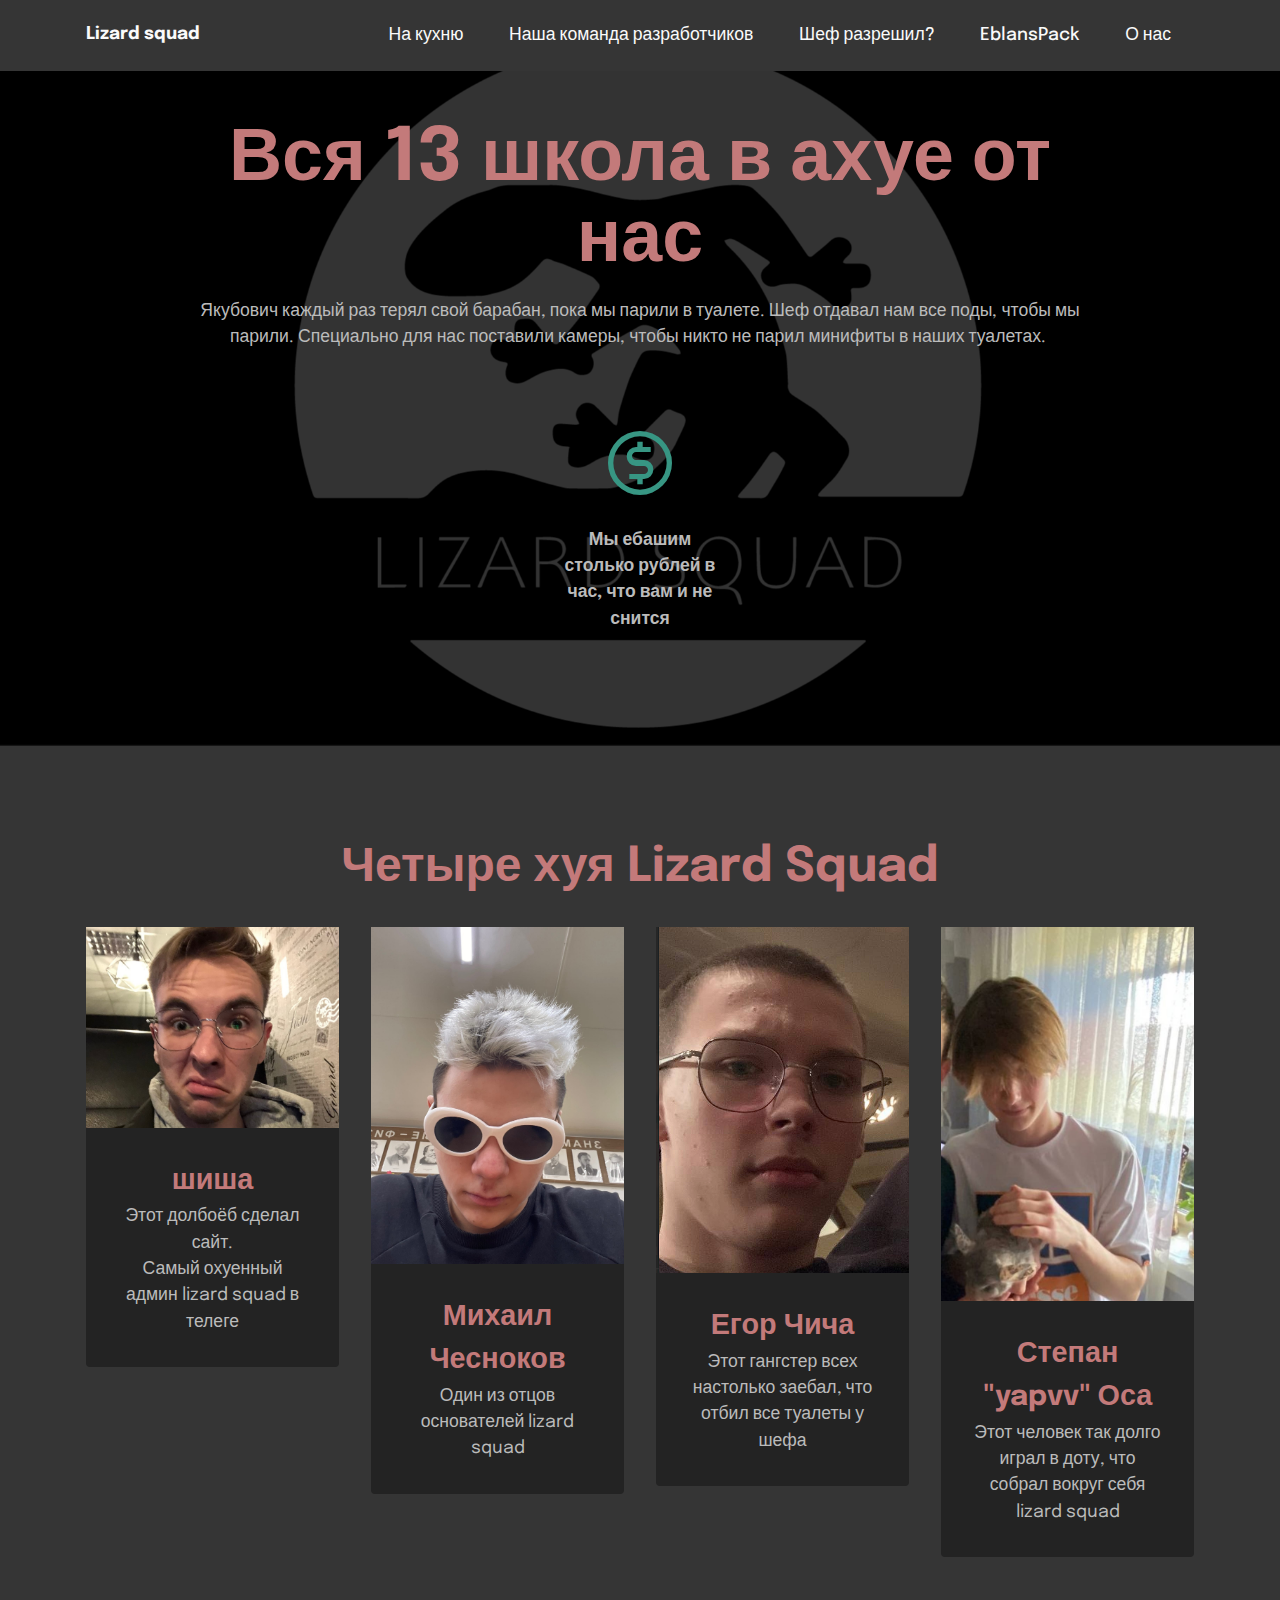
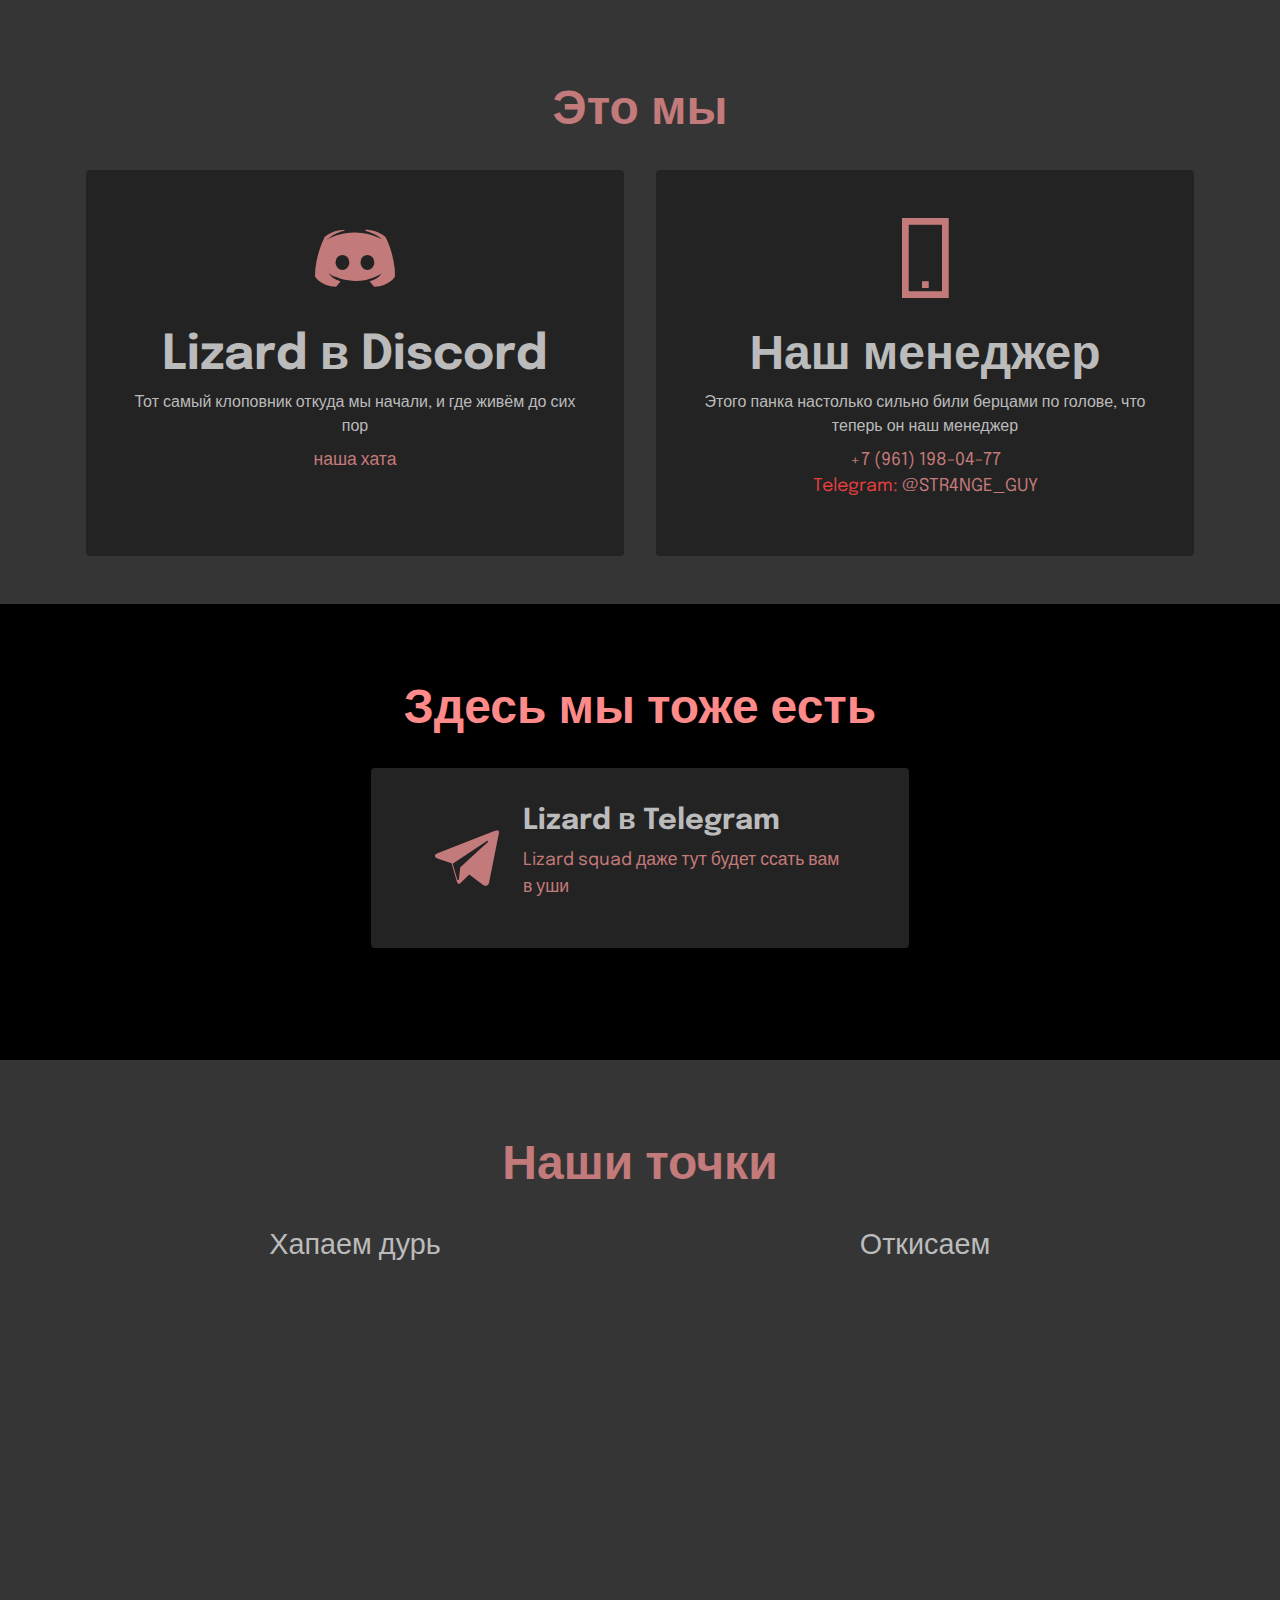
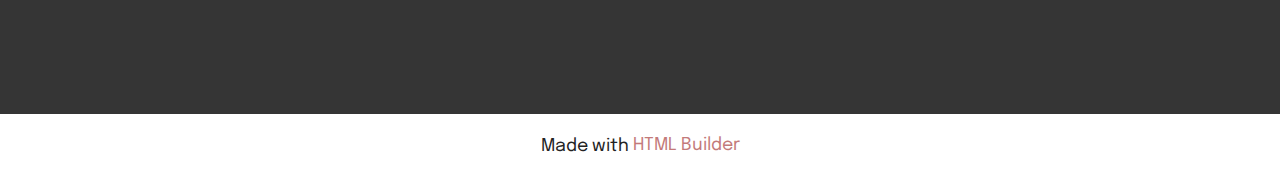
==== index.html @ 88d54cbe "update neural network" ====
<!DOCTYPE html>
<html  >
<head>
  <!-- Site made with Mobirise Website Builder v5.6.13, https://mobirise.com -->
  <meta charset="UTF-8">
  <meta http-equiv="X-UA-Compatible" content="IE=edge">
  <meta name="generator" content="Mobirise v5.6.13, mobirise.com">
  <meta name="twitter:card" content="summary_large_image"/>
  <meta name="twitter:image:src" content="">
  <meta property="og:image" content="">
  <meta name="twitter:title" content="Кухня">
  <meta name="viewport" content="width=device-width, initial-scale=1, minimum-scale=1">
  <link rel="shortcut icon" href="assets/images/lzrdpng-1.png" type="image/x-icon">
  <meta name="description" content="">
  
  
  <title>Кухня</title>
  <link rel="stylesheet" href="assets/web/assets/mobirise-icons2/mobirise2.css">
  <link rel="stylesheet" href="assets/bootstrap/css/bootstrap.min.css">
  <link rel="stylesheet" href="assets/bootstrap/css/bootstrap-grid.min.css">
  <link rel="stylesheet" href="assets/bootstrap/css/bootstrap-reboot.min.css">
  <link rel="stylesheet" href="assets/dropdown/css/style.css">
  <link rel="stylesheet" href="assets/socicon/css/styles.css">
  <link rel="stylesheet" href="assets/theme/css/style.css">
  <link rel="preload" href="https://fonts.googleapis.com/css?family=Epilogue:100,200,300,400,500,600,700,800,900,100i,200i,300i,400i,500i,600i,700i,800i,900i&display=swap" as="style" onload="this.onload=null;this.rel='stylesheet'">
  <noscript><link rel="stylesheet" href="https://fonts.googleapis.com/css?family=Epilogue:100,200,300,400,500,600,700,800,900,100i,200i,300i,400i,500i,600i,700i,800i,900i&display=swap"></noscript>
  <link rel="preload" as="style" href="assets/mobirise/css/mbr-additional.css"><link rel="stylesheet" href="assets/mobirise/css/mbr-additional.css" type="text/css">
  
  
  
  
</head>
<body>
  
  <section data-bs-version="5.1" class="menu menu1 cid-sFGzlAXw3z" once="menu" id="menu1-2">
    

    <nav class="navbar navbar-dropdown navbar-fixed-top navbar-expand-lg">
        <div class="container">
            <div class="navbar-brand">
                
                <span class="navbar-caption-wrap"><a class="navbar-caption text-white text-primary display-7" href="index.html#top">Lizard squad</a></span>
            </div>
            <button class="navbar-toggler" type="button" data-toggle="collapse" data-bs-toggle="collapse" data-target="#navbarSupportedContent" data-bs-target="#navbarSupportedContent" aria-controls="navbarNavAltMarkup" aria-expanded="false" aria-label="Toggle navigation">
                <div class="hamburger">
                    <span></span>
                    <span></span>
                    <span></span>
                    <span></span>
                </div>
            </button>
            <div class="collapse navbar-collapse" id="navbarSupportedContent">
                <ul class="navbar-nav nav-dropdown nav-right" data-app-modern-menu="true"><li class="nav-item"><a class="nav-link link text-white text-primary display-7" href="index.html">На кухню</a></li><li class="nav-item"><a class="nav-link link text-white text-primary show display-7" href="gamedev.html" aria-expanded="false">Наша команда разработчиков</a></li><li class="nav-item"><a class="nav-link link text-white text-primary display-7" href="vsempoxuy.html">Шеф разрешил?</a></li><li class="nav-item"><a class="nav-link link text-white text-primary display-7" href="eblanspack.html">EblansPack</a></li><li class="nav-item"><a class="nav-link link text-white text-primary display-7" href="welizard.html">О нас</a></li></ul>
                
                
            </div>
        </div>
    </nav>
</section>

<section data-bs-version="5.1" class="header19 cid-sFGzrhlvIh" id="header19-3">

    

    <div class="mbr-overlay" style="opacity: 0.8; background-color: rgb(0, 0, 0);">
    </div>

    <div class="container">
        <div class="media-container">
            <div class="col-md-12 col-lg-10 m-auto align-center">
                <h1 class="mbr-section-title mbr-white mbr-fonts-style mb-3 display-1"><strong>Вся 13 школа в ахуе от нас</strong></h1>
                <p class="mbr-text mbr-white mbr-fonts-style display-7">
                    Якубович каждый раз терял свой барабан, пока мы парили в туалете. Шеф отдавал нам все поды, чтобы мы парили. Специально для нас поставили камеры, чтобы никто не парил минифиты в наших туалетах.&nbsp;</p>
                

                <div class="row pt-5 justify-content-center">
                    <div class="col-12 col-md-6 col-lg-3">
                        <div class="card-wrapper">
                            <div class="card-box align-center">
                                <span class="mbr-iconfont mobi-mbri-cash mobi-mbri" style="color: rgb(55, 150, 131); fill: rgb(55, 150, 131);"></span>
                                <h4 class="card-title align-center mbr-black mbr-fonts-style display-7"><strong>Мы ебашим столько рублей в час, что вам и не снится</strong></h4>
                            </div>
                        </div>
                    </div>
                    
                    
                    
                </div>
            </div>
        </div>
    </div>
</section>

<section data-bs-version="5.1" class="team1 cid-sFGGp6mJeM" id="team1-9">
    

    
    <div class="container">
        <div class="row justify-content-center">
            <div class="col-12">
                <h3 class="mbr-section-title mbr-fonts-style align-center mb-4 display-2"><strong>Четыре хуя Lizard Squad</strong></h3>
                
            </div>
            <div class="col-sm-6 col-lg-3">
                <div class="card-wrap">
                    <div class="image-wrap">
                        <img src="assets/images/fhzp-dr6fbc.jpg" alt="Mobirise Website Builder">
                    </div>
                    <div class="content-wrap">
                        <h5 class="mbr-section-title card-title mbr-fonts-style align-center m-0 display-5">
                            <strong>шиша</strong></h5>
                        
                        <p class="card-text mbr-fonts-style align-center display-7">Этот долбоёб сделал сайт.<br>Самый охуенный админ lizard squad в телеге</p>
                        
                        
                    </div>
                </div>
            </div>

            <div class="col-sm-6 col-lg-3">
                <div class="card-wrap">
                    <div class="image-wrap">
                        <img src="assets/images/66-o2jurzkg.jpg" alt="Mobirise Website Builder">
                    </div>
                    <div class="content-wrap">
                        <h5 class="mbr-section-title card-title mbr-fonts-style align-center m-0 display-5"><strong>Михаил Чесноков</strong></h5>
                        
                        <p class="card-text mbr-fonts-style align-center display-7">Один из отцов основателей lizard squad</p>
                        
                        
                    </div>
                </div>
            </div>

            <div class="col-sm-6 col-lg-3">
                <div class="card-wrap">
                    <div class="image-wrap">
                        <img src="assets/images/2022-12-5.png" alt="Mobirise Website Builder">
                    </div>
                    <div class="content-wrap">
                        <h5 class="mbr-section-title card-title mbr-fonts-style align-center m-0 display-5"><strong>Егор Чича</strong></h5>
                        
                        <p class="card-text mbr-fonts-style align-center display-7">Этот гангстер всех настолько заебал, что отбил все туалеты у шефа</p>
                        
                        
                    </div>
                </div>
            </div>

            <div class="col-sm-6 col-lg-3">
                <div class="card-wrap">
                    <div class="image-wrap">
                        <img src="assets/images/futusfvtcwk.jpeg" alt="">
                    </div>
                    <div class="content-wrap">
                        <h5 class="mbr-section-title card-title mbr-fonts-style align-center m-0 display-5"><strong>Степан "yapvv" Оса</strong></h5>
                        
                        <p class="card-text mbr-fonts-style align-center display-7">Этот человек так долго играл в доту, что собрал вокруг себя lizard squad</p>
                        
                        
                    </div>
                </div>
            </div>
        </div>
    </div>
</section>

<section data-bs-version="5.1" class="contacts1 cid-sFGJrLtt3K" id="contacts1-c">

    

    
    <div class="container">
        <div class="mbr-section-head">
            <h3 class="mbr-section-title mbr-fonts-style align-center mb-0 display-2"><strong>Это мы</strong></h3>
            
        </div>
        <div class="row justify-content-center mt-4">
            <div class="card col-12 col-lg-6">
                <div class="card-wrapper">
                    <div class="card-box align-center">
                        <div class="image-wrapper">
                            <a href="https://t.me/+8VvHW5T2eB0wMjY6" target="_blank"><span class="mbr-iconfont socicon-discord socicon"></span></a>
                        </div>
                        <h4 class="card-title mbr-fonts-style mb-2 display-2"><strong>Lizard в Discord</strong></h4>
                        <p class="mbr-text mbr-fonts-style mb-2 display-4">Тот самый клоповник откуда мы начали, и где живём до сих пор</p>
                        <h5 class="link mbr-fonts-style display-7"><a href="https://discord.gg/tAafDYy65D" class="text-primary" target="_blank">наша хата</a></h5>
                    </div>
                </div>
            </div>
            <div class="card col-12 col-lg-6">
                <div class="card-wrapper">
                    <div class="card-box align-center">
                        <div class="image-wrapper">
                            <span class="mbr-iconfont mobi-mbri-mobile-2 mobi-mbri"></span>
                        </div>
                        <h4 class="card-title mbr-fonts-style align-center mb-2 display-2"><strong>Наш менеджер</strong></h4>
                        <p class="mbr-text mbr-fonts-style mb-2 display-4">
                            Этого панка настолько сильно били берцами по голове, что теперь он наш менеджер</p>
                        <h5 class="link mbr-black mbr-fonts-style display-7"><a href="tel:+79611980477" class="text-primary">+7 (961) 198-04-77</a><br>Telegram: <a href="tg://resolve?domain=STR4NGE_GUY" class="text-primary">@STR4NGE_GUY</a><br></h5>
                    </div>
                </div>
            </div>
        </div>
    </div>
</section>

<section data-bs-version="5.1" class="contacts2 cid-tp5gYoRqqf" id="contacts2-p">
    <!---->
    

    
    
    <div class="container">
        <div class="mbr-section-head">
            <h3 class="mbr-section-title mbr-fonts-style align-center mb-0 display-2"><strong>Здесь мы тоже есть</strong></h3>
            
        </div>
        <div class="row justify-content-center mt-4">
            <div class="card col-12 col-md-6">
                <div class="card-wrapper">
                    <div class="image-wrapper">
                        <span class="mbr-iconfont socicon-telegram socicon"></span>
                    </div>
                    <div class="text-wrapper">
                        <h6 class="card-title mbr-fonts-style mb-1 display-5"><strong>Lizard в Telegram</strong></h6>
                        <p class="mbr-text mbr-fonts-style display-7">
                            <a href="https://t.me/+8VvHW5T2eB0wMjY6" class="text-primary" target="_blank">Lizard squad даже тут будет ссать вам в уши</a>
                        </p>
                    </div>
                </div>
            </div>
            
            
            
        </div>
    </div>
</section>

<section data-bs-version="5.1" class="map3 cid-sFGDeCn4OW" id="map3-6">
    
    
    
    

    <div class="container">
        <div class="row">
            <div class="col-12">
                <h3 class="mbr-section-title mb-4 align-center mbr-fonts-style display-2"><strong>Наши точки</strong></h3>
            </div>
            <div class="col-12 col-lg-6">
                <h4 class="mbr-section-subtitle mb-3 align-center mbr-fonts-style display-5">Хапаем дурь</h4>
                <div class="google-map"><iframe frameborder="0" style="border:0" src="https://www.google.com/maps/embed/v1/place?key=AIzaSyCZI5F_k6S1k46ujh0SNrapM89f7mJxd30&amp;q=52°21′10″N, 35°21′29″E" allowfullscreen=""></iframe></div>
            </div>
            <div class="col-12 col-lg-6">
                <h4 class="mbr-section-subtitle mb-3 mt-5 mt-lg-0 align-center mbr-fonts-style display-5">Откисаем</h4>
                <div class="google-map"><iframe frameborder="0" style="border:0" src="https://www.google.com/maps/embed/v1/place?key=AIzaSyCZI5F_k6S1k46ujh0SNrapM89f7mJxd30&amp;q=52°21′16″N, 35°21′29″E" allowfullscreen=""></iframe></div>
            </div>
        </div>
    </div>
</section><section class="display-7" style="padding: 0;align-items: center;justify-content: center;flex-wrap: wrap;    align-content: center;display: flex;position: relative;height: 4rem;"><a href="https://mobiri.se/1918186" style="flex: 1 1;height: 4rem;position: absolute;width: 100%;z-index: 1;"><img alt="" style="height: 4rem;" src="[data-uri]"></a><p style="margin: 0;text-align: center;" class="display-7">Made with &#8204;</p><a style="z-index:1" href="https://mobirise.com/html-builder.html">HTML Builder</a></section><script src="assets/bootstrap/js/bootstrap.bundle.min.js"></script>  <script src="assets/smoothscroll/smooth-scroll.js"></script>  <script src="assets/ytplayer/index.js"></script>  <script src="assets/dropdown/js/navbar-dropdown.js"></script>  <script src="assets/vimeoplayer/player.js"></script>  <script src="assets/theme/js/script.js"></script>  
  
  
</body>
</html>
---- assets/web/assets/mobirise-icons2/mobirise2.css ----
@font-face {
  font-family: 'Moririse2';
  font-display: swap;
  src:  url('mobirise2.eot?f2bix4');
  src:  url('mobirise2.eot?f2bix4#iefix') format('embedded-opentype'),
    url('mobirise2.ttf?f2bix4') format('truetype'),
    url('mobirise2.woff?f2bix4') format('woff'),
    url('mobirise2.svg?f2bix4#mobirise2') format('svg');
  font-weight: normal;
  font-style: normal;
}

[class^="mobi-"], [class*=" mobi-"] {
  /* use !important to prevent issues with browser extensions that change fonts */
  font-family: 'Moririse2' !important;
  speak: none;
  font-style: normal;
  font-weight: normal;
  font-variant: normal;
  text-transform: none;
  line-height: 1;

  /* Better Font Rendering =========== */
  -webkit-font-smoothing: antialiased;
  -moz-osx-font-smoothing: grayscale;
}

.mobi-mbri-add-submenu:before {
  content: "\e900";
}
.mobi-mbri-alert:before {
  content: "\e901";
}
.mobi-mbri-align-center:before {
  content: "\e902";
}
.mobi-mbri-align-justify:before {
  content: "\e903";
}
.mobi-mbri-align-left:before {
  content: "\e904";
}
.mobi-mbri-align-right:before {
  content: "\e905";
}
.mobi-mbri-android:before {
  content: "\e906";
}
.mobi-mbri-apple:before {
  content: "\e907";
}
.mobi-mbri-arrow-down:before {
  content: "\e908";
}
.mobi-mbri-arrow-next:before {
  content: "\e909";
}
.mobi-mbri-arrow-prev:before {
  content: "\e90a";
}
.mobi-mbri-arrow-up:before {
  content: "\e90b";
}
.mobi-mbri-bold:before {
  content: "\e90c";
}
.mobi-mbri-bookmark:before {
  content: "\e90d";
}
.mobi-mbri-bootstrap:before {
  content: "\e90e";
}
.mobi-mbri-briefcase:before {
  content: "\e90f";
}
.mobi-mbri-browse:before {
  content: "\e910";
}
.mobi-mbri-bulleted-list:before {
  content: "\e911";
}
.mobi-mbri-calendar:before {
  content: "\e912";
}
.mobi-mbri-camera:before {
  content: "\e913";
}
.mobi-mbri-cart-add:before {
  content: "\e914";
}
.mobi-mbri-cart-full:before {
  content: "\e915";
}
.mobi-mbri-cash:before {
  content: "\e916";
}
.mobi-mbri-change-style:before {
  content: "\e917";
}
.mobi-mbri-chat:before {
  content: "\e918";
}
.mobi-mbri-clock:before {
  content: "\e919";
}
.mobi-mbri-close:before {
  content: "\e91a";
}
.mobi-mbri-cloud:before {
  content: "\e91b";
}
.mobi-mbri-code:before {
  content: "\e91c";
}
.mobi-mbri-contact-form:before {
  content: "\e91d";
}
.mobi-mbri-credit-card:before {
  content: "\e91e";
}
.mobi-mbri-cursor-click:before {
  content: "\e91f";
}
.mobi-mbri-cust-feedback:before {
  content: "\e920";
}
.mobi-mbri-database:before {
  content: "\e921";
}
.mobi-mbri-delivery:before {
  content: "\e922";
}
.mobi-mbri-desktop:before {
  content: "\e923";
}
.mobi-mbri-devices:before {
  content: "\e924";
}
.mobi-mbri-down:before {
  content: "\e925";
}
.mobi-mbri-download-2:before {
  content: "\e926";
}
.mobi-mbri-download:before {
  content: "\e927";
}
.mobi-mbri-drag-n-drop-2:before {
  content: "\e928";
}
.mobi-mbri-drag-n-drop:before {
  content: "\e929";
}
.mobi-mbri-edit-2:before {
  content: "\e92a";
}
.mobi-mbri-edit:before {
  content: "\e92b";
}
.mobi-mbri-error:before {
  content: "\e92c";
}
.mobi-mbri-extension:before {
  content: "\e92d";
}
.mobi-mbri-features:before {
  content: "\e92e";
}
.mobi-mbri-file:before {
  content: "\e92f";
}
.mobi-mbri-flag:before {
  content: "\e930";
}
.mobi-mbri-folder:before {
  content: "\e931";
}
.mobi-mbri-gift:before {
  content: "\e932";
}
.mobi-mbri-github:before {
  content: "\e933";
}
.mobi-mbri-globe-2:before {
  content: "\e934";
}
.mobi-mbri-globe:before {
  content: "\e935";
}
.mobi-mbri-growing-chart:before {
  content: "\e936";
}
.mobi-mbri-hearth:before {
  content: "\e937";
}
.mobi-mbri-help:before {
  content: "\e938";
}
.mobi-mbri-home:before {
  content: "\e939";
}
.mobi-mbri-hot-cup:before {
  content: "\e93a";
}
.mobi-mbri-idea:before {
  content: "\e93b";
}
.mobi-mbri-image-gallery:before {
  content: "\e93c";
}
.mobi-mbri-image-slider:before {
  content: "\e93d";
}
.mobi-mbri-info:before {
  content: "\e93e";
}
.mobi-mbri-italic:before {
  content: "\e93f";
}
.mobi-mbri-key:before {
  content: "\e940";
}
.mobi-mbri-laptop:before {
  content: "\e941";
}
.mobi-mbri-layers:before {
  content: "\e942";
}
.mobi-mbri-left-right:before {
  content: "\e943";
}
.mobi-mbri-left:before {
  content: "\e944";
}
.mobi-mbri-letter:before {
  content: "\e945";
}
.mobi-mbri-like:before {
  content: "\e946";
}
.mobi-mbri-link:before {
  content: "\e947";
}
.mobi-mbri-lock:before {
  content: "\e948";
}
.mobi-mbri-login:before {
  content: "\e949";
}
.mobi-mbri-logout:before {
  content: "\e94a";
}
.mobi-mbri-magic-stick:before {
  content: "\e94b";
}
.mobi-mbri-map-pin:before {
  content: "\e94c";
}
.mobi-mbri-menu:before {
  content: "\e94d";
}
.mobi-mbri-mobile-2:before {
  content: "\e94e";
}
.mobi-mbri-mobile-horizontal:before {
  content: "\e94f";
}
.mobi-mbri-mobile:before {
  content: "\e950";
}
.mobi-mbri-mobirise:before {
  content: "\e951";
}
.mobi-mbri-more-horizontal:before {
  content: "\e952";
}
.mobi-mbri-more-vertical:before {
  content: "\e953";
}
.mobi-mbri-music:before {
  content: "\e954";
}
.mobi-mbri-new-file:before {
  content: "\e955";
}
.mobi-mbri-numbered-list:before {
  content: "\e956";
}
.mobi-mbri-opened-folder:before {
  content: "\e957";
}
.mobi-mbri-pages:before {
  content: "\e958";
}
.mobi-mbri-paper-plane:before {
  content: "\e959";
}
.mobi-mbri-paperclip:before {
  content: "\e95a";
}
.mobi-mbri-phone:before {
  content: "\e95b";
}
.mobi-mbri-photo:before {
  content: "\e95c";
}
.mobi-mbri-photos:before {
  content: "\e95d";
}
.mobi-mbri-pin:before {
  content: "\e95e";
}
.mobi-mbri-play:before {
  content: "\e95f";
}
.mobi-mbri-plus:before {
  content: "\e960";
}
.mobi-mbri-preview:before {
  content: "\e961";
}
.mobi-mbri-print:before {
  content: "\e962";
}
.mobi-mbri-protect:before {
  content: "\e963";
}
.mobi-mbri-question:before {
  content: "\e964";
}
.mobi-mbri-quote-left:before {
  content: "\e965";
}
.mobi-mbri-quote-right:before {
  content: "\e966";
}
.mobi-mbri-redo:before {
  content: "\e967";
}
.mobi-mbri-refresh:before {
  content: "\e968";
}
.mobi-mbri-responsive-2:before {
  content: "\e969";
}
.mobi-mbri-responsive:before {
  content: "\e96a";
}
.mobi-mbri-right:before {
  content: "\e96b";
}
.mobi-mbri-rocket:before {
  content: "\e96c";
}
.mobi-mbri-sad-face:before {
  content: "\e96d";
}
.mobi-mbri-sale:before {
  content: "\e96e";
}
.mobi-mbri-save:before {
  content: "\e96f";
}
.mobi-mbri-search:before {
  content: "\e970";
}
.mobi-mbri-setting-2:before {
  content: "\e971";
}
.mobi-mbri-setting-3:before {
  content: "\e972";
}
.mobi-mbri-setting:before {
  content: "\e973";
}
.mobi-mbri-share:before {
  content: "\e974";
}
.mobi-mbri-shopping-bag:before {
  content: "\e975";
}
.mobi-mbri-shopping-basket:before {
  content: "\e976";
}
.mobi-mbri-shopping-cart:before {
  content: "\e977";
}
.mobi-mbri-sites:before {
  content: "\e978";
}
.mobi-mbri-smile-face:before {
  content: "\e979";
}
.mobi-mbri-speed:before {
  content: "\e97a";
}
.mobi-mbri-star:before {
  content: "\e97b";
}
.mobi-mbri-success:before {
  content: "\e97c";
}
.mobi-mbri-sun:before {
  content: "\e97d";
}
.mobi-mbri-sun2:before {
  content: "\e97e";
}
.mobi-mbri-tablet-vertical:before {
  content: "\e97f";
}
.mobi-mbri-tablet:before {
  content: "\e980";
}
.mobi-mbri-target:before {
  content: "\e981";
}
.mobi-mbri-timer:before {
  content: "\e982";
}
.mobi-mbri-to-ftp:before {
  content: "\e983";
}
.mobi-mbri-to-local-drive:before {
  content: "\e984";
}
.mobi-mbri-touch-swipe:before {
  content: "\e985";
}
.mobi-mbri-touch:before {
  content: "\e986";
}
.mobi-mbri-trash:before {
  content: "\e987";
}
.mobi-mbri-underline:before {
  content: "\e988";
}
.mobi-mbri-undo:before {
  content: "\e989";
}
.mobi-mbri-unlink:before {
  content: "\e98a";
}
.mobi-mbri-unlock:before {
  content: "\e98b";
}
.mobi-mbri-up-down:before {
  content: "\e98c";
}
.mobi-mbri-up:before {
  content: "\e98d";
}
.mobi-mbri-update:before {
  content: "\e98e";
}
.mobi-mbri-upload-2:before {
  content: "\e98f";
}
.mobi-mbri-upload:before {
  content: "\e990";
}
.mobi-mbri-user-2:before {
  content: "\e991";
}
.mobi-mbri-user:before {
  content: "\e992";
}
.mobi-mbri-users:before {
  content: "\e993";
}
.mobi-mbri-video-play:before {
  content: "\e994";
}
.mobi-mbri-video:before {
  content: "\e995";
}
.mobi-mbri-watch:before {
  content: "\e996";
}
.mobi-mbri-website-theme-2:before {
  content: "\e997";
}
.mobi-mbri-website-theme:before {
  content: "\e998";
}
.mobi-mbri-wifi:before {
  content: "\e999";
}
.mobi-mbri-windows:before {
  content: "\e99a";
}
.mobi-mbri-zoom-in:before {
  content: "\e99b";
}
.mobi-mbri-zoom-out:before {
  content: "\e99c";
}
---- assets/dropdown/css/style.css ----
.navbar-dropdown {
  left: 0;
  padding: 0;
  position: absolute;
  right: 0;
  top: 0;
  transition: all 0.45s ease;
  z-index: 1030;
  background: #282828; }
  .navbar-dropdown .navbar-logo {
    margin-right: 0.8rem;
    transition: margin 0.3s ease-in-out;
    vertical-align: middle; }
    .navbar-dropdown .navbar-logo img {
      height: 3.125rem;
      transition: all 0.3s ease-in-out; }
    .navbar-dropdown .navbar-logo.mbr-iconfont {
      font-size: 3.125rem;
      line-height: 3.125rem; }
  .navbar-dropdown .navbar-caption {
    font-weight: 700;
    white-space: normal;
    vertical-align: -4px;
    line-height: 3.125rem !important; }
    .navbar-dropdown .navbar-caption, .navbar-dropdown .navbar-caption:hover {
      color: inherit;
      text-decoration: none; }
  .navbar-dropdown .mbr-iconfont + .navbar-caption {
    vertical-align: -1px; }
  .navbar-dropdown.navbar-fixed-top {
    position: fixed; }
  .navbar-dropdown .navbar-brand span {
    vertical-align: -4px; }
  .navbar-dropdown.bg-color.transparent {
    background: none; }
  .navbar-dropdown.navbar-short .navbar-brand {
    padding: 0.625rem 0; }
    .navbar-dropdown.navbar-short .navbar-brand span {
      vertical-align: -1px; }
  .navbar-dropdown.navbar-short .navbar-caption {
    line-height: 2.375rem !important;
    vertical-align: -2px; }
  .navbar-dropdown.navbar-short .navbar-logo {
    margin-right: 0.5rem; }
    .navbar-dropdown.navbar-short .navbar-logo img {
      height: 2.375rem; }
    .navbar-dropdown.navbar-short .navbar-logo.mbr-iconfont {
      font-size: 2.375rem;
      line-height: 2.375rem; }
  .navbar-dropdown.navbar-short .mbr-table-cell {
    height: 3.625rem; }
  .navbar-dropdown .navbar-close {
    left: 0.6875rem;
    position: fixed;
    top: 0.75rem;
    z-index: 1000; }
  .navbar-dropdown .hamburger-icon {
    content: "";
    display: inline-block;
    vertical-align: middle;
    width: 16px;
    -webkit-box-shadow: 0 -6px 0 1px #282828,0 0 0 1px #282828,0 6px 0 1px #282828;
    -moz-box-shadow: 0 -6px 0 1px #282828,0 0 0 1px #282828,0 6px 0 1px #282828;
    box-shadow: 0 -6px 0 1px #282828,0 0 0 1px #282828,0 6px 0 1px #282828; }

.dropdown-menu .dropdown-toggle[data-toggle="dropdown-submenu"]::after {
  border-bottom: 0.35em solid transparent;
  border-left: 0.35em solid;
  border-right: 0;
  border-top: 0.35em solid transparent;
  margin-left: 0.3rem; }

.dropdown-menu .dropdown-item:focus {
  outline: 0; }

.nav-dropdown {
  font-size: 0.75rem;
  font-weight: 500;
  height: auto !important; }
  .nav-dropdown .nav-btn {
    padding-left: 1rem; }
  .nav-dropdown .link {
    margin: .667em 1.667em;
    font-weight: 500;
    padding: 0;
    transition: color .2s ease-in-out; }
    .nav-dropdown .link.dropdown-toggle {
      margin-right: 2.583em; }
      .nav-dropdown .link.dropdown-toggle::after {
        margin-left: .25rem;
        border-top: 0.35em solid;
        border-right: 0.35em solid transparent;
        border-left: 0.35em solid transparent;
        border-bottom: 0; }
      .nav-dropdown .link.dropdown-toggle[aria-expanded="true"] {
        margin: 0;
        padding: 0.667em 3.263em  0.667em 1.667em; }
  .nav-dropdown .link::after,
  .nav-dropdown .dropdown-item::after {
    color: inherit; }
  .nav-dropdown .btn {
    font-size: 0.75rem;
    font-weight: 700;
    letter-spacing: 0;
    margin-bottom: 0;
    padding-left: 1.25rem;
    padding-right: 1.25rem; }
  .nav-dropdown .dropdown-menu {
    border-radius: 0;
    border: 0;
    left: 0;
    margin: 0;
    padding-bottom: 1.25rem;
    padding-top: 1.25rem;
    position: relative; }
  .nav-dropdown .dropdown-submenu {
    margin-left: 0.125rem;
    top: 0; }
  .nav-dropdown .dropdown-item {
    font-weight: 500;
    line-height: 2;
    padding: 0.3846em 4.615em 0.3846em 1.5385em;
    position: relative;
    transition: color .2s ease-in-out, background-color .2s ease-in-out; }
    .nav-dropdown .dropdown-item::after {
      margin-top: -0.3077em;
      position: absolute;
      right: 1.1538em;
      top: 50%; }
    .nav-dropdown .dropdown-item:focus, .nav-dropdown .dropdown-item:hover {
      background: none; }

@media (max-width: 767px) {
  .nav-dropdown.navbar-toggleable-sm {
    bottom: 0;
    display: none;
    left: 0;
    overflow-x: hidden;
    position: fixed;
    top: 0;
    transform: translateX(-100%);
    -ms-transform: translateX(-100%);
    -webkit-transform: translateX(-100%);
    width: 18.75rem;
    z-index: 999; } }
.nav-dropdown.navbar-toggleable-xl {
  bottom: 0;
  display: none;
  left: 0;
  overflow-x: hidden;
  position: fixed;
  top: 0;
  transform: translateX(-100%);
  -ms-transform: translateX(-100%);
  -webkit-transform: translateX(-100%);
  width: 18.75rem;
  z-index: 999; }

.nav-dropdown-sm {
  display: block !important;
  overflow-x: hidden;
  overflow: auto;
  padding-top: 3.875rem; }
  .nav-dropdown-sm::after {
    content: "";
    display: block;
    height: 3rem;
    width: 100%; }
  .nav-dropdown-sm.collapse.in ~ .navbar-close {
    display: block !important; }
  .nav-dropdown-sm.collapsing, .nav-dropdown-sm.collapse.in {
    transform: translateX(0);
    -ms-transform: translateX(0);
    -webkit-transform: translateX(0);
    transition: all 0.25s ease-out;
    -webkit-transition: all 0.25s ease-out;
    background: #282828; }
  .nav-dropdown-sm.collapsing[aria-expanded="false"] {
    transform: translateX(-100%);
    -ms-transform: translateX(-100%);
    -webkit-transform: translateX(-100%); }
  .nav-dropdown-sm .nav-item {
    display: block;
    margin-left: 0 !important;
    padding-left: 0; }
  .nav-dropdown-sm .link,
  .nav-dropdown-sm .dropdown-item {
    border-top: 1px dotted rgba(255, 255, 255, 0.1);
    font-size: 0.8125rem;
    line-height: 1.6;
    margin: 0 !important;
    padding: 0.875rem 2.4rem 0.875rem 1.5625rem !important;
    position: relative;
    white-space: normal; }
    .nav-dropdown-sm .link:focus, .nav-dropdown-sm .link:hover,
    .nav-dropdown-sm .dropdown-item:focus,
    .nav-dropdown-sm .dropdown-item:hover {
      background: rgba(0, 0, 0, 0.2) !important;
      color: #c0a375; }
  .nav-dropdown-sm .nav-btn {
    position: relative;
    padding: 1.5625rem 1.5625rem 0 1.5625rem; }
    .nav-dropdown-sm .nav-btn::before {
      border-top: 1px dotted rgba(255, 255, 255, 0.1);
      content: "";
      left: 0;
      position: absolute;
      top: 0;
      width: 100%; }
    .nav-dropdown-sm .nav-btn + .nav-btn {
      padding-top: 0.625rem; }
      .nav-dropdown-sm .nav-btn + .nav-btn::before {
        display: none; }
  .nav-dropdown-sm .btn {
    padding: 0.625rem 0; }
  .nav-dropdown-sm .dropdown-toggle[data-toggle="dropdown-submenu"]::after {
    margin-left: .25rem;
    border-top: 0.35em solid;
    border-right: 0.35em solid transparent;
    border-left: 0.35em solid transparent;
    border-bottom: 0; }
  .nav-dropdown-sm .dropdown-toggle[data-toggle="dropdown-submenu"][aria-expanded="true"]::after {
    border-top: 0;
    border-right: 0.35em solid transparent;
    border-left: 0.35em solid transparent;
    border-bottom: 0.35em solid; }
  .nav-dropdown-sm .dropdown-menu {
    margin: 0;
    padding: 0;
    position: relative;
    top: 0;
    left: 0;
    width: 100%;
    border: 0;
    float: none;
    border-radius: 0;
    background: none; }
  .nav-dropdown-sm .dropdown-submenu {
    left: 100%;
    margin-left: 0.125rem;
    margin-top: -1.25rem;
    top: 0; }

.navbar-toggleable-sm .nav-dropdown .dropdown-menu {
  position: absolute; }

.navbar-toggleable-sm .nav-dropdown .dropdown-submenu {
  left: 100%;
  margin-left: 0.125rem;
  margin-top: -1.25rem;
  top: 0; }

.navbar-toggleable-sm.opened .nav-dropdown .dropdown-menu {
  position: relative; }

.navbar-toggleable-sm.opened .nav-dropdown .dropdown-submenu {
  left: 0;
  margin-left: 00rem;
  margin-top: 0rem;
  top: 0; }

.is-builder .nav-dropdown.collapsing {
  transition: none !important; }
---- assets/socicon/css/styles.css ----
@charset "UTF-8";

@font-face {
  font-family: 'Socicon';
  src:  url('../fonts/socicon.eot');
  src:  url('../fonts/socicon.eot?#iefix') format('embedded-opentype'),
    url('../fonts/socicon.woff2') format('woff2'),
    url('../fonts/socicon.ttf') format('truetype'),
    url('../fonts/socicon.woff') format('woff'),
    url('../fonts/socicon.svg#socicon') format('svg');
  font-weight: normal;
  font-style: normal;
  font-display: swap;
}

[data-icon]:before {
  font-family: "socicon" !important;
  content: attr(data-icon);
  font-style: normal !important;
  font-weight: normal !important;
  font-variant: normal !important;
  text-transform: none !important;
  speak: none;
  line-height: 1;
  -webkit-font-smoothing: antialiased;
  -moz-osx-font-smoothing: grayscale;
}

[class^="socicon-"], [class*=" socicon-"] {
  /* use !important to prevent issues with browser extensions that change fonts */
  font-family: 'Socicon' !important;
  speak: none;
  font-style: normal;
  font-weight: normal;
  font-variant: normal;
  text-transform: none;
  line-height: 1;

  /* Better Font Rendering =========== */
  -webkit-font-smoothing: antialiased;
  -moz-osx-font-smoothing: grayscale;
}

.socicon-eitaa:before {
  content: "\e97c";
}
.socicon-soroush:before {
  content: "\e97d";
}
.socicon-bale:before {
  content: "\e97e";
}
.socicon-zazzle:before {
  content: "\e97b";
}
.socicon-society6:before {
  content: "\e97a";
}
.socicon-redbubble:before {
  content: "\e979";
}
.socicon-avvo:before {
  content: "\e978";
}
.socicon-stitcher:before {
  content: "\e977";
}
.socicon-googlehangouts:before {
  content: "\e974";
}
.socicon-dlive:before {
  content: "\e975";
}
.socicon-vsco:before {
  content: "\e976";
}
.socicon-flipboard:before {
  content: "\e973";
}
.socicon-ubuntu:before {
  content: "\e958";
}
.socicon-artstation:before {
  content: "\e959";
}
.socicon-invision:before {
  content: "\e95a";
}
.socicon-torial:before {
  content: "\e95b";
}
.socicon-collectorz:before {
  content: "\e95c";
}
.socicon-seenthis:before {
  content: "\e95d";
}
.socicon-googleplaymusic:before {
  content: "\e95e";
}
.socicon-debian:before {
  content: "\e95f";
}
.socicon-filmfreeway:before {
  content: "\e960";
}
.socicon-gnome:before {
  content: "\e961";
}
.socicon-itchio:before {
  content: "\e962";
}
.socicon-jamendo:before {
  content: "\e963";
}
.socicon-mix:before {
  content: "\e964";
}
.socicon-sharepoint:before {
  content: "\e965";
}
.socicon-tinder:before {
  content: "\e966";
}
.socicon-windguru:before {
  content: "\e967";
}
.socicon-cdbaby:before {
  content: "\e968";
}
.socicon-elementaryos:before {
  content: "\e969";
}
.socicon-stage32:before {
  content: "\e96a";
}
.socicon-tiktok:before {
  content: "\e96b";
}
.socicon-gitter:before {
  content: "\e96c";
}
.socicon-letterboxd:before {
  content: "\e96d";
}
.socicon-threema:before {
  content: "\e96e";
}
.socicon-splice:before {
  content: "\e96f";
}
.socicon-metapop:before {
  content: "\e970";
}
.socicon-naver:before {
  content: "\e971";
}
.socicon-remote:before {
  content: "\e972";
}
.socicon-internet:before {
  content: "\e957";
}
.socicon-moddb:before {
  content: "\e94b";
}
.socicon-indiedb:before {
  content: "\e94c";
}
.socicon-traxsource:before {
  content: "\e94d";
}
.socicon-gamefor:before {
  content: "\e94e";
}
.socicon-pixiv:before {
  content: "\e94f";
}
.socicon-myanimelist:before {
  content: "\e950";
}
.socicon-blackberry:before {
  content: "\e951";
}
.socicon-wickr:before {
  content: "\e952";
}
.socicon-spip:before {
  content: "\e953";
}
.socicon-napster:before {
  content: "\e954";
}
.socicon-beatport:before {
  content: "\e955";
}
.socicon-hackerone:before {
  content: "\e956";
}
.socicon-hackernews:before {
  content: "\e946";
}
.socicon-smashwords:before {
  content: "\e947";
}
.socicon-kobo:before {
  content: "\e948";
}
.socicon-bookbub:before {
  content: "\e949";
}
.socicon-mailru:before {
  content: "\e94a";
}
.socicon-gitlab:before {
  content: "\e945";
}
.socicon-instructables:before {
  content: "\e944";
}
.socicon-portfolio:before {
  content: "\e943";
}
.socicon-codered:before {
  content: "\e940";
}
.socicon-origin:before {
  content: "\e941";
}
.socicon-nextdoor:before {
  content: "\e942";
}
.socicon-udemy:before {
  content: "\e93f";
}
.socicon-livemaster:before {
  content: "\e93e";
}
.socicon-crunchbase:before {
  content: "\e93b";
}
.socicon-homefy:before {
  content: "\e93c";
}
.socicon-calendly:before {
  content: "\e93d";
}
.socicon-realtor:before {
  content: "\e90f";
}
.socicon-tidal:before {
  content: "\e910";
}
.socicon-qobuz:before {
  content: "\e911";
}
.socicon-natgeo:before {
  content: "\e912";
}
.socicon-mastodon:before {
  content: "\e913";
}
.socicon-unsplash:before {
  content: "\e914";
}
.socicon-homeadvisor:before {
  content: "\e915";
}
.socicon-angieslist:before {
  content: "\e916";
}
.socicon-codepen:before {
  content: "\e917";
}
.socicon-slack:before {
  content: "\e918";
}
.socicon-openaigym:before {
  content: "\e919";
}
.socicon-logmein:before {
  content: "\e91a";
}
.socicon-fiverr:before {
  content: "\e91b";
}
.socicon-gotomeeting:before {
  content: "\e91c";
}
.socicon-aliexpress:before {
  content: "\e91d";
}
.socicon-guru:before {
  content: "\e91e";
}
.socicon-appstore:before {
  content: "\e91f";
}
.socicon-homes:before {
  content: "\e920";
}
.socicon-zoom:before {
  content: "\e921";
}
.socicon-alibaba:before {
  content: "\e922";
}
.socicon-craigslist:before {
  content: "\e923";
}
.socicon-wix:before {
  content: "\e924";
}
.socicon-redfin:before {
  content: "\e925";
}
.socicon-googlecalendar:before {
  content: "\e926";
}
.socicon-shopify:before {
  content: "\e927";
}
.socicon-freelancer:before {
  content: "\e928";
}
.socicon-seedrs:before {
  content: "\e929";
}
.socicon-bing:before {
  content: "\e92a";
}
.socicon-doodle:before {
  content: "\e92b";
}
.socicon-bonanza:before {
  content: "\e92c";
}
.socicon-squarespace:before {
  content: "\e92d";
}
.socicon-toptal:before {
  content: "\e92e";
}
.socicon-gust:before {
  content: "\e92f";
}
.socicon-ask:before {
  content: "\e930";
}
.socicon-trulia:before {
  content: "\e931";
}
.socicon-loomly:before {
  content: "\e932";
}
.socicon-ghost:before {
  content: "\e933";
}
.socicon-upwork:before {
  content: "\e934";
}
.socicon-fundable:before {
  content: "\e935";
}
.socicon-booking:before {
  content: "\e936";
}
.socicon-googlemaps:before {
  content: "\e937";
}
.socicon-zillow:before {
  content: "\e938";
}
.socicon-niconico:before {
  content: "\e939";
}
.socicon-toneden:before {
  content: "\e93a";
}
.socicon-augment:before {
  content: "\e908";
}
.socicon-bitbucket:before {
  content: "\e909";
}
.socicon-fyuse:before {
  content: "\e90a";
}
.socicon-yt-gaming:before {
  content: "\e90b";
}
.socicon-sketchfab:before {
  content: "\e90c";
}
.socicon-mobcrush:before {
  content: "\e90d";
}
.socicon-microsoft:before {
  content: "\e90e";
}
.socicon-pandora:before {
  content: "\e907";
}
.socicon-messenger:before {
  content: "\e906";
}
.socicon-gamewisp:before {
  content: "\e905";
}
.socicon-bloglovin:before {
  content: "\e904";
}
.socicon-tunein:before {
  content: "\e903";
}
.socicon-gamejolt:before {
  content: "\e901";
}
.socicon-trello:before {
  content: "\e902";
}
.socicon-spreadshirt:before {
  content: "\e900";
}
.socicon-500px:before {
  content: "\e000";
}
.socicon-8tracks:before {
  content: "\e001";
}
.socicon-airbnb:before {
  content: "\e002";
}
.socicon-alliance:before {
  content: "\e003";
}
.socicon-amazon:before {
  content: "\e004";
}
.socicon-amplement:before {
  content: "\e005";
}
.socicon-android:before {
  content: "\e006";
}
.socicon-angellist:before {
  content: "\e007";
}
.socicon-apple:before {
  content: "\e008";
}
.socicon-appnet:before {
  content: "\e009";
}
.socicon-baidu:before {
  content: "\e00a";
}
.socicon-bandcamp:before {
  content: "\e00b";
}
.socicon-battlenet:before {
  content: "\e00c";
}
.socicon-mixer:before {
  content: "\e00d";
}
.socicon-bebee:before {
  content: "\e00e";
}
.socicon-bebo:before {
  content: "\e00f";
}
.socicon-behance:before {
  content: "\e010";
}
.socicon-blizzard:before {
  content: "\e011";
}
.socicon-blogger:before {
  content: "\e012";
}
.socicon-buffer:before {
  content: "\e013";
}
.socicon-chrome:before {
  content: "\e014";
}
.socicon-coderwall:before {
  content: "\e015";
}
.socicon-curse:before {
  content: "\e016";
}
.socicon-dailymotion:before {
  content: "\e017";
}
.socicon-deezer:before {
  content: "\e018";
}
.socicon-delicious:before {
  content: "\e019";
}
.socicon-deviantart:before {
  content: "\e01a";
}
.socicon-diablo:before {
  content: "\e01b";
}
.socicon-digg:before {
  content: "\e01c";
}
.socicon-discord:before {
  content: "\e01d";
}
.socicon-disqus:before {
  content: "\e01e";
}
.socicon-douban:before {
  content: "\e01f";
}
.socicon-draugiem:before {
  content: "\e020";
}
.socicon-dribbble:before {
  content: "\e021";
}
.socicon-drupal:before {
  content: "\e022";
}
.socicon-ebay:before {
  content: "\e023";
}
.socicon-ello:before {
  content: "\e024";
}
.socicon-endomodo:before {
  content: "\e025";
}
.socicon-envato:before {
  content: "\e026";
}
.socicon-etsy:before {
  content: "\e027";
}
.socicon-facebook:before {
  content: "\e028";
}
.socicon-feedburner:before {
  content: "\e029";
}
.socicon-filmweb:before {
  content: "\e02a";
}
.socicon-firefox:before {
  content: "\e02b";
}
.socicon-flattr:before {
  content: "\e02c";
}
.socicon-flickr:before {
  content: "\e02d";
}
.socicon-formulr:before {
  content: "\e02e";
}
.socicon-forrst:before {
  content: "\e02f";
}
.socicon-foursquare:before {
  content: "\e030";
}
.socicon-friendfeed:before {
  content: "\e031";
}
.socicon-github:before {
  content: "\e032";
}
.socicon-goodreads:before {
  content: "\e033";
}
.socicon-google:before {
  content: "\e034";
}
.socicon-googlescholar:before {
  content: "\e035";
}
.socicon-googlegroups:before {
  content: "\e036";
}
.socicon-googlephotos:before {
  content: "\e037";
}
.socicon-googleplus:before {
  content: "\e038";
}
.socicon-grooveshark:before {
  content: "\e039";
}
.socicon-hackerrank:before {
  content: "\e03a";
}
.socicon-hearthstone:before {
  content: "\e03b";
}
.socicon-hellocoton:before {
  content: "\e03c";
}
.socicon-heroes:before {
  content: "\e03d";
}
.socicon-smashcast:before {
  content: "\e03e";
}
.socicon-horde:before {
  content: "\e03f";
}
.socicon-houzz:before {
  content: "\e040";
}
.socicon-icq:before {
  content: "\e041";
}
.socicon-identica:before {
  content: "\e042";
}
.socicon-imdb:before {
  content: "\e043";
}
.socicon-instagram:before {
  content: "\e044";
}
.socicon-issuu:before {
  content: "\e045";
}
.socicon-istock:before {
  content: "\e046";
}
.socicon-itunes:before {
  content: "\e047";
}
.socicon-keybase:before {
  content: "\e048";
}
.socicon-lanyrd:before {
  content: "\e049";
}
.socicon-lastfm:before {
  content: "\e04a";
}
.socicon-line:before {
  content: "\e04b";
}
.socicon-linkedin:before {
  content: "\e04c";
}
.socicon-livejournal:before {
  content: "\e04d";
}
.socicon-lyft:before {
  content: "\e04e";
}
.socicon-macos:before {
  content: "\e04f";
}
.socicon-mail:before {
  content: "\e050";
}
.socicon-medium:before {
  content: "\e051";
}
.socicon-meetup:before {
  content: "\e052";
}
.socicon-mixcloud:before {
  content: "\e053";
}
.socicon-modelmayhem:before {
  content: "\e054";
}
.socicon-mumble:before {
  content: "\e055";
}
.socicon-myspace:before {
  content: "\e056";
}
.socicon-newsvine:before {
  content: "\e057";
}
.socicon-nintendo:before {
  content: "\e058";
}
.socicon-npm:before {
  content: "\e059";
}
.socicon-odnoklassniki:before {
  content: "\e05a";
}
.socicon-openid:before {
  content: "\e05b";
}
.socicon-opera:before {
  content: "\e05c";
}
.socicon-outlook:before {
  content: "\e05d";
}
.socicon-overwatch:before {
  content: "\e05e";
}
.socicon-patreon:before {
  content: "\e05f";
}
.socicon-paypal:before {
  content: "\e060";
}
.socicon-periscope:before {
  content: "\e061";
}
.socicon-persona:before {
  content: "\e062";
}
.socicon-pinterest:before {
  content: "\e063";
}
.socicon-play:before {
  content: "\e064";
}
.socicon-player:before {
  content: "\e065";
}
.socicon-playstation:before {
  content: "\e066";
}
.socicon-pocket:before {
  content: "\e067";
}
.socicon-qq:before {
  content: "\e068";
}
.socicon-quora:before {
  content: "\e069";
}
.socicon-raidcall:before {
  content: "\e06a";
}
.socicon-ravelry:before {
  content: "\e06b";
}
.socicon-reddit:before {
  content: "\e06c";
}
.socicon-renren:before {
  content: "\e06d";
}
.socicon-researchgate:before {
  content: "\e06e";
}
.socicon-residentadvisor:before {
  content: "\e06f";
}
.socicon-reverbnation:before {
  content: "\e070";
}
.socicon-rss:before {
  content: "\e071";
}
.socicon-sharethis:before {
  content: "\e072";
}
.socicon-skype:before {
  content: "\e073";
}
.socicon-slideshare:before {
  content: "\e074";
}
.socicon-smugmug:before {
  content: "\e075";
}
.socicon-snapchat:before {
  content: "\e076";
}
.socicon-songkick:before {
  content: "\e077";
}
.socicon-soundcloud:before {
  content: "\e078";
}
.socicon-spotify:before {
  content: "\e079";
}
.socicon-stackexchange:before {
  content: "\e07a";
}
.socicon-stackoverflow:before {
  content: "\e07b";
}
.socicon-starcraft:before {
  content: "\e07c";
}
.socicon-stayfriends:before {
  content: "\e07d";
}
.socicon-steam:before {
  content: "\e07e";
}
.socicon-storehouse:before {
  content: "\e07f";
}
.socicon-strava:before {
  content: "\e080";
}
.socicon-streamjar:before {
  content: "\e081";
}
.socicon-stumbleupon:before {
  content: "\e082";
}
.socicon-swarm:before {
  content: "\e083";
}
.socicon-teamspeak:before {
  content: "\e084";
}
.socicon-teamviewer:before {
  content: "\e085";
}
.socicon-technorati:before {
  content: "\e086";
}
.socicon-telegram:before {
  content: "\e087";
}
.socicon-tripadvisor:before {
  content: "\e088";
}
.socicon-tripit:before {
  content: "\e089";
}
.socicon-triplej:before {
  content: "\e08a";
}
.socicon-tumblr:before {
  content: "\e08b";
}
.socicon-twitch:before {
  content: "\e08c";
}
.socicon-twitter:before {
  content: "\e08d";
}
.socicon-uber:before {
  content: "\e08e";
}
.socicon-ventrilo:before {
  content: "\e08f";
}
.socicon-viadeo:before {
  content: "\e090";
}
.socicon-viber:before {
  content: "\e091";
}
.socicon-viewbug:before {
  content: "\e092";
}
.socicon-vimeo:before {
  content: "\e093";
}
.socicon-vine:before {
  content: "\e094";
}
.socicon-vkontakte:before {
  content: "\e095";
}
.socicon-warcraft:before {
  content: "\e096";
}
.socicon-wechat:before {
  content: "\e097";
}
.socicon-weibo:before {
  content: "\e098";
}
.socicon-whatsapp:before {
  content: "\e099";
}
.socicon-wikipedia:before {
  content: "\e09a";
}
.socicon-windows:before {
  content: "\e09b";
}
.socicon-wordpress:before {
  content: "\e09c";
}
.socicon-wykop:before {
  content: "\e09d";
}
.socicon-xbox:before {
  content: "\e09e";
}
.socicon-xing:before {
  content: "\e09f";
}
.socicon-yahoo:before {
  content: "\e0a0";
}
.socicon-yammer:before {
  content: "\e0a1";
}
.socicon-yandex:before {
  content: "\e0a2";
}
.socicon-yelp:before {
  content: "\e0a3";
}
.socicon-younow:before {
  content: "\e0a4";
}
.socicon-youtube:before {
  content: "\e0a5";
}
.socicon-zapier:before {
  content: "\e0a6";
}
.socicon-zerply:before {
  content: "\e0a7";
}
.socicon-zomato:before {
  content: "\e0a8";
}
.socicon-zynga:before {
  content: "\e0a9";
}
---- assets/theme/css/style.css ----
@charset "UTF-8";
section {
  background-color: #ffffff;
}

body {
  font-style: normal;
  line-height: 1.5;
  font-weight: 400;
  color: #232323;
  position: relative;
}

button {
  background-color: transparent;
  border-color: transparent;
}

section,
.container,
.container-fluid {
  position: relative;
  word-wrap: break-word;
}

a.mbr-iconfont:hover {
  text-decoration: none;
}

.article .lead p,
.article .lead ul,
.article .lead ol,
.article .lead pre,
.article .lead blockquote {
  margin-bottom: 0;
}

a {
  font-style: normal;
  font-weight: 400;
  cursor: pointer;
}
a, a:hover {
  text-decoration: none;
}

.mbr-section-title {
  font-style: normal;
  line-height: 1.3;
}

.mbr-section-subtitle {
  line-height: 1.3;
}

.mbr-text {
  font-style: normal;
  line-height: 1.7;
}

h1,
h2,
h3,
h4,
h5,
h6,
.display-1,
.display-2,
.display-4,
.display-5,
.display-7,
span,
p,
a {
  line-height: 1;
  word-break: break-word;
  word-wrap: break-word;
  font-weight: 400;
}

b,
strong {
  font-weight: bold;
}

input:-webkit-autofill, input:-webkit-autofill:hover, input:-webkit-autofill:focus, input:-webkit-autofill:active {
  transition-delay: 9999s;
  -webkit-transition-property: background-color, color;
  transition-property: background-color, color;
}

textarea[type=hidden] {
  display: none;
}

section {
  background-position: 50% 50%;
  background-repeat: no-repeat;
  background-size: cover;
}
section .mbr-background-video,
section .mbr-background-video-preview {
  position: absolute;
  bottom: 0;
  left: 0;
  right: 0;
  top: 0;
}

.hidden {
  visibility: hidden;
}

.mbr-z-index20 {
  z-index: 20;
}

/*! Base colors */
.mbr-white {
  color: #ffffff;
}

.mbr-black {
  color: #111111;
}

.mbr-bg-white {
  background-color: #ffffff;
}

.mbr-bg-black {
  background-color: #000000;
}

/*! Text-aligns */
.align-left {
  text-align: left;
}

.align-center {
  text-align: center;
}

.align-right {
  text-align: right;
}

/*! Font-weight  */
.mbr-light {
  font-weight: 300;
}

.mbr-regular {
  font-weight: 400;
}

.mbr-semibold {
  font-weight: 500;
}

.mbr-bold {
  font-weight: 700;
}

/*! Media  */
.media-content {
  flex-basis: 100%;
}

.media-container-row {
  display: flex;
  flex-direction: row;
  flex-wrap: wrap;
  justify-content: center;
  align-content: center;
  align-items: start;
}
.media-container-row .media-size-item {
  width: 400px;
}

.media-container-column {
  display: flex;
  flex-direction: column;
  flex-wrap: wrap;
  justify-content: center;
  align-content: center;
  align-items: stretch;
}
.media-container-column > * {
  width: 100%;
}

@media (min-width: 992px) {
  .media-container-row {
    flex-wrap: nowrap;
  }
}
figure {
  margin-bottom: 0;
  overflow: hidden;
}

figure[mbr-media-size] {
  transition: width 0.1s;
}

img,
iframe {
  display: block;
  width: 100%;
}

.card {
  background-color: transparent;
  border: none;
}

.card-box {
  width: 100%;
}

.card-img {
  text-align: center;
  flex-shrink: 0;
  -webkit-flex-shrink: 0;
}

.media {
  max-width: 100%;
  margin: 0 auto;
}

.mbr-figure {
  align-self: center;
}

.media-container > div {
  max-width: 100%;
}

.mbr-figure img,
.card-img img {
  width: 100%;
}

@media (max-width: 991px) {
  .media-size-item {
    width: auto !important;
  }

  .media {
    width: auto;
  }

  .mbr-figure {
    width: 100% !important;
  }
}
/*! Buttons */
.mbr-section-btn {
  margin-left: -0.6rem;
  margin-right: -0.6rem;
  font-size: 0;
}

.btn {
  font-weight: 600;
  border-width: 1px;
  font-style: normal;
  margin: 0.6rem 0.6rem;
  white-space: normal;
  transition: all 0.2s ease-in-out;
  display: inline-flex;
  align-items: center;
  justify-content: center;
  word-break: break-word;
}

.btn-sm {
  font-weight: 600;
  letter-spacing: 0px;
  transition: all 0.3s ease-in-out;
}

.btn-md {
  font-weight: 600;
  letter-spacing: 0px;
  transition: all 0.3s ease-in-out;
}

.btn-lg {
  font-weight: 600;
  letter-spacing: 0px;
  transition: all 0.3s ease-in-out;
}

.btn-form {
  margin: 0;
}
.btn-form:hover {
  cursor: pointer;
}

nav .mbr-section-btn {
  margin-left: 0rem;
  margin-right: 0rem;
}

/*! Btn icon margin */
.btn .mbr-iconfont,
.btn.btn-sm .mbr-iconfont {
  order: 1;
  cursor: pointer;
  margin-left: 0.5rem;
  vertical-align: sub;
}

.btn.btn-md .mbr-iconfont,
.btn.btn-md .mbr-iconfont {
  margin-left: 0.8rem;
}

.mbr-regular {
  font-weight: 400;
}

.mbr-semibold {
  font-weight: 500;
}

.mbr-bold {
  font-weight: 700;
}

[type=submit] {
  -webkit-appearance: none;
}

/*! Full-screen */
.mbr-fullscreen .mbr-overlay {
  min-height: 100vh;
}

.mbr-fullscreen {
  display: flex;
  display: -moz-flex;
  display: -ms-flex;
  display: -o-flex;
  align-items: center;
  min-height: 100vh;
  padding-top: 3rem;
  padding-bottom: 3rem;
}

/*! Map */
.map {
  height: 25rem;
  position: relative;
}
.map iframe {
  width: 100%;
  height: 100%;
}

/*! Scroll to top arrow */
.mbr-arrow-up {
  bottom: 25px;
  right: 90px;
  position: fixed;
  text-align: right;
  z-index: 5000;
  color: #ffffff;
  font-size: 22px;
}

.mbr-arrow-up a {
  background: rgba(0, 0, 0, 0.2);
  border-radius: 50%;
  color: #fff;
  display: inline-block;
  height: 60px;
  width: 60px;
  border: 2px solid #fff;
  outline-style: none !important;
  position: relative;
  text-decoration: none;
  transition: all 0.3s ease-in-out;
  cursor: pointer;
  text-align: center;
}
.mbr-arrow-up a:hover {
  background-color: rgba(0, 0, 0, 0.4);
}
.mbr-arrow-up a i {
  line-height: 60px;
}

.mbr-arrow-up-icon {
  display: block;
  color: #fff;
}

.mbr-arrow-up-icon::before {
  content: "›";
  display: inline-block;
  font-family: serif;
  font-size: 22px;
  line-height: 1;
  font-style: normal;
  position: relative;
  top: 6px;
  left: -4px;
  transform: rotate(-90deg);
}

/*! Arrow Down */
.mbr-arrow {
  position: absolute;
  bottom: 45px;
  left: 50%;
  width: 60px;
  height: 60px;
  cursor: pointer;
  background-color: rgba(80, 80, 80, 0.5);
  border-radius: 50%;
  transform: translateX(-50%);
}
@media (max-width: 767px) {
  .mbr-arrow {
    display: none;
  }
}
.mbr-arrow > a {
  display: inline-block;
  text-decoration: none;
  outline-style: none;
  -webkit-animation: arrowdown 1.7s ease-in-out infinite;
          animation: arrowdown 1.7s ease-in-out infinite;
  color: #ffffff;
}
.mbr-arrow > a > i {
  position: absolute;
  top: -2px;
  left: 15px;
  font-size: 2rem;
}

#scrollToTop a i::before {
  content: "";
  position: absolute;
  display: block;
  border-bottom: 2.5px solid #fff;
  border-left: 2.5px solid #fff;
  width: 27.8%;
  height: 27.8%;
  left: 50%;
  top: 51%;
  transform: translateY(-30%) translateX(-50%) rotate(135deg);
}

@keyframes arrowdown {
  0% {
    transform: translateY(0px);
  }
  50% {
    transform: translateY(-5px);
  }
  100% {
    transform: translateY(0px);
  }
}
@-webkit-keyframes arrowdown {
  0% {
    transform: translateY(0px);
  }
  50% {
    transform: translateY(-5px);
  }
  100% {
    transform: translateY(0px);
  }
}
@media (max-width: 500px) {
  .mbr-arrow-up {
    left: 0;
    right: 0;
    text-align: center;
  }
}
/*Gradients animation*/
@keyframes gradient-animation {
  from {
    background-position: 0% 100%;
    -webkit-animation-timing-function: ease-in-out;
            animation-timing-function: ease-in-out;
  }
  to {
    background-position: 100% 0%;
    -webkit-animation-timing-function: ease-in-out;
            animation-timing-function: ease-in-out;
  }
}
@-webkit-keyframes gradient-animation {
  from {
    background-position: 0% 100%;
    -webkit-animation-timing-function: ease-in-out;
            animation-timing-function: ease-in-out;
  }
  to {
    background-position: 100% 0%;
    -webkit-animation-timing-function: ease-in-out;
            animation-timing-function: ease-in-out;
  }
}
.bg-gradient {
  background-size: 200% 200%;
  animation: gradient-animation 5s infinite alternate;
  -webkit-animation: gradient-animation 5s infinite alternate;
}

.menu .navbar-brand {
  display: -webkit-flex;
}
.menu .navbar-brand span {
  display: flex;
  display: -webkit-flex;
}
.menu .navbar-brand .navbar-caption-wrap {
  display: -webkit-flex;
}
.menu .navbar-brand .navbar-logo img {
  display: -webkit-flex;
  width: auto;
}
@media (min-width: 768px) and (max-width: 991px) {
  .menu .navbar-toggleable-sm .navbar-nav {
    display: -ms-flexbox;
  }
}
@media (max-width: 991px) {
  .menu .navbar-collapse {
    max-height: 93.5vh;
  }
  .menu .navbar-collapse.show {
    overflow: auto;
  }
}
@media (min-width: 992px) {
  .menu .navbar-nav.nav-dropdown {
    display: -webkit-flex;
  }
  .menu .navbar-toggleable-sm .navbar-collapse {
    display: -webkit-flex !important;
  }
  .menu .collapsed .navbar-collapse {
    max-height: 93.5vh;
  }
  .menu .collapsed .navbar-collapse.show {
    overflow: auto;
  }
}
@media (max-width: 767px) {
  .menu .navbar-collapse {
    max-height: 80vh;
  }
}

.nav-link .mbr-iconfont {
  margin-right: 0.5rem;
}

.navbar {
  display: -webkit-flex;
  -webkit-flex-wrap: wrap;
  -webkit-align-items: center;
  -webkit-justify-content: space-between;
}

.navbar-collapse {
  -webkit-flex-basis: 100%;
  -webkit-flex-grow: 1;
  -webkit-align-items: center;
}

.nav-dropdown .link {
  padding: 0.667em 1.667em !important;
  margin: 0 !important;
}

.nav {
  display: -webkit-flex;
  -webkit-flex-wrap: wrap;
}

.row {
  display: -webkit-flex;
  -webkit-flex-wrap: wrap;
}

.justify-content-center {
  -webkit-justify-content: center;
}

.form-inline {
  display: -webkit-flex;
}

.card-wrapper {
  -webkit-flex: 1;
}

.carousel-control {
  z-index: 10;
  display: -webkit-flex;
}

.carousel-controls {
  display: -webkit-flex;
}

.media {
  display: -webkit-flex;
}

.form-group:focus {
  outline: none;
}

.jq-selectbox__select {
  padding: 7px 0;
  position: relative;
}

.jq-selectbox__dropdown {
  overflow: hidden;
  border-radius: 10px;
  position: absolute;
  top: 100%;
  left: 0 !important;
  width: 100% !important;
}

.jq-selectbox__trigger-arrow {
  right: 0;
  transform: translateY(-50%);
}

.jq-selectbox li {
  padding: 1.07em 0.5em;
}

input[type=range] {
  padding-left: 0 !important;
  padding-right: 0 !important;
}

.modal-dialog,
.modal-content {
  height: 100%;
}

.modal-dialog .carousel-inner {
  height: calc(100vh - 1.75rem);
}
@media (max-width: 575px) {
  .modal-dialog .carousel-inner {
    height: calc(100vh - 1rem);
  }
}

.carousel-item {
  text-align: center;
}

.carousel-item img {
  margin: auto;
}

.navbar-toggler {
  align-self: flex-start;
  padding: 0.25rem 0.75rem;
  font-size: 1.25rem;
  line-height: 1;
  background: transparent;
  border: 1px solid transparent;
  border-radius: 0.25rem;
}

.navbar-toggler:focus,
.navbar-toggler:hover {
  text-decoration: none;
  box-shadow: none;
}

.navbar-toggler-icon {
  display: inline-block;
  width: 1.5em;
  height: 1.5em;
  vertical-align: middle;
  content: "";
  background: no-repeat center center;
  background-size: 100% 100%;
}

.navbar-toggler-left {
  position: absolute;
  left: 1rem;
}

.navbar-toggler-right {
  position: absolute;
  right: 1rem;
}

.card-img {
  width: auto;
}

.menu .navbar.collapsed:not(.beta-menu) {
  flex-direction: column;
}

.carousel-item.active,
.carousel-item-next,
.carousel-item-prev {
  display: flex;
}

.note-air-layout .dropup .dropdown-menu,
.note-air-layout .navbar-fixed-bottom .dropdown .dropdown-menu {
  bottom: initial !important;
}

html,
body {
  height: auto;
  min-height: 100vh;
}

.dropup .dropdown-toggle::after {
  display: none;
}

.form-asterisk {
  font-family: initial;
  position: absolute;
  top: -2px;
  font-weight: normal;
}

.form-control-label {
  position: relative;
  cursor: pointer;
  margin-bottom: 0.357em;
  padding: 0;
}

.alert {
  color: #ffffff;
  border-radius: 0;
  border: 0;
  font-size: 1.1rem;
  line-height: 1.5;
  margin-bottom: 1.875rem;
  padding: 1.25rem;
  position: relative;
  text-align: center;
}
.alert.alert-form::after {
  background-color: inherit;
  bottom: -7px;
  content: "";
  display: block;
  height: 14px;
  left: 50%;
  margin-left: -7px;
  position: absolute;
  transform: rotate(45deg);
  width: 14px;
}

.form-control {
  background-color: #ffffff;
  background-clip: border-box;
  color: #232323;
  line-height: 1rem !important;
  height: auto;
  padding: 0.6rem 1.2rem;
  transition: border-color 0.25s ease 0s;
  border: 1px solid transparent !important;
  border-radius: 4px;
  box-shadow: rgba(0, 0, 0, 0.07) 0px 1px 1px 0px, rgba(0, 0, 0, 0.07) 0px 1px 3px 0px, rgba(0, 0, 0, 0.03) 0px 0px 0px 1px;
}
.form-active .form-control:invalid {
  border-color: red;
}

form .row {
  margin-left: -0.6rem;
  margin-right: -0.6rem;
}
form .row [class*=col] {
  padding-left: 0.6rem;
  padding-right: 0.6rem;
}

form .mbr-section-btn {
  margin: 0;
  padding-left: 0.6rem;
  padding-right: 0.6rem;
}

form .btn {
  display: flex;
  padding: 0.6rem 1.2rem;
  margin: 0;
}

form .form-check-input {
  margin-top: 0.5;
}

textarea.form-control {
  line-height: 1.5rem !important;
}

.form-group {
  margin-bottom: 1.2rem;
}

.form-control,
form .btn {
  min-height: 48px;
}

.gdpr-block label span.textGDPR input[name=gdpr] {
  top: 7px;
}

.form-control:focus {
  box-shadow: none;
}

:focus {
  outline: none;
}

.mbr-overlay {
  background-color: #000;
  bottom: 0;
  left: 0;
  opacity: 0.5;
  position: absolute;
  right: 0;
  top: 0;
  z-index: 0;
  pointer-events: none;
}

blockquote {
  font-style: italic;
  padding: 3rem;
  font-size: 1.09rem;
  position: relative;
  border-left: 3px solid;
}

ul,
ol,
pre,
blockquote {
  margin-bottom: 2.3125rem;
}

.mt-4 {
  margin-top: 2rem !important;
}

.mb-4 {
  margin-bottom: 2rem !important;
}

@media (min-width: 992px) {
  .container {
    padding-left: 16px;
    padding-right: 16px;
  }

  .row {
    margin-left: -16px;
    margin-right: -16px;
  }
  .row > [class*=col] {
    padding-left: 16px;
    padding-right: 16px;
  }
}
@media (min-width: 768px) {
  .container-fluid {
    padding-left: 32px;
    padding-right: 32px;
  }
}
@media (min-width: 768px) and (max-width: 991px) {
  .mbr-container {
    padding-left: 32px;
    padding-right: 32px;
  }
}
@media (max-width: 767px) {
  .mbr-container {
    padding-left: 16px;
    padding-right: 16px;
  }
}
.card-wrapper,
.item-wrapper {
  overflow: hidden;
}

.app-video-wrapper > img {
  opacity: 1;
}

.item {
  position: relative;
}

.dropdown-menu .dropdown-menu {
  left: 100%;
}

.dropdown-item + .dropdown-menu {
  display: none;
}

.dropdown-item:hover + .dropdown-menu,
.dropdown-menu:hover {
  display: block;
}

@media (min-aspect-ratio: 16/9) {
  .mbr-video-foreground {
    height: 300% !important;
    top: -100% !important;
  }
}
@media (max-aspect-ratio: 16/9) {
  .mbr-video-foreground {
    width: 300% !important;
    left: -100% !important;
  }
}.engine {
	position: absolute;
	text-indent: -2400px;
	text-align: center;
	padding: 0;
	top: 0;
	left: -2400px;
}
---- assets/mobirise/css/mbr-additional.css ----
body {
  font-family: Jost;
}
.display-1 {
  font-family: 'Epilogue', sans-serif;
  font-size: 4.6rem;
  line-height: 1.1;
}
.display-1 > .mbr-iconfont {
  font-size: 5.75rem;
}
.display-2 {
  font-family: 'Epilogue', sans-serif;
  font-size: 3rem;
  line-height: 1.1;
}
.display-2 > .mbr-iconfont {
  font-size: 3.75rem;
}
.display-4 {
  font-family: 'Epilogue', sans-serif;
  font-size: 1rem;
  line-height: 1.5;
}
.display-4 > .mbr-iconfont {
  font-size: 1.25rem;
}
.display-5 {
  font-family: 'Epilogue', sans-serif;
  font-size: 1.8rem;
  line-height: 1.5;
}
.display-5 > .mbr-iconfont {
  font-size: 2.25rem;
}
.display-7 {
  font-family: 'Epilogue', sans-serif;
  font-size: 1.1rem;
  line-height: 1.5;
}
.display-7 > .mbr-iconfont {
  font-size: 1.375rem;
}
/* ---- Fluid typography for mobile devices ---- */
/* 1.4 - font scale ratio ( bootstrap == 1.42857 ) */
/* 100vw - current viewport width */
/* (48 - 20)  48 == 48rem == 768px, 20 == 20rem == 320px(minimal supported viewport) */
/* 0.65 - min scale variable, may vary */
@media (max-width: 992px) {
  .display-1 {
    font-size: 3.68rem;
  }
}
@media (max-width: 768px) {
  .display-1 {
    font-size: 3.22rem;
    font-size: calc( 2.26rem + (4.6 - 2.26) * ((100vw - 20rem) / (48 - 20)));
    line-height: calc( 1.1 * (2.26rem + (4.6 - 2.26) * ((100vw - 20rem) / (48 - 20))));
  }
  .display-2 {
    font-size: 2.4rem;
    font-size: calc( 1.7rem + (3 - 1.7) * ((100vw - 20rem) / (48 - 20)));
    line-height: calc( 1.3 * (1.7rem + (3 - 1.7) * ((100vw - 20rem) / (48 - 20))));
  }
  .display-4 {
    font-size: 0.8rem;
    font-size: calc( 1rem + (1 - 1) * ((100vw - 20rem) / (48 - 20)));
    line-height: calc( 1.4 * (1rem + (1 - 1) * ((100vw - 20rem) / (48 - 20))));
  }
  .display-5 {
    font-size: 1.44rem;
    font-size: calc( 1.28rem + (1.8 - 1.28) * ((100vw - 20rem) / (48 - 20)));
    line-height: calc( 1.4 * (1.28rem + (1.8 - 1.28) * ((100vw - 20rem) / (48 - 20))));
  }
  .display-7 {
    font-size: 0.88rem;
    font-size: calc( 1.0350000000000001rem + (1.1 - 1.0350000000000001) * ((100vw - 20rem) / (48 - 20)));
    line-height: calc( 1.4 * (1.0350000000000001rem + (1.1 - 1.0350000000000001) * ((100vw - 20rem) / (48 - 20))));
  }
}
/* Buttons */
.btn {
  padding: 0.6rem 1.2rem;
  border-radius: 4px;
}
.btn-sm {
  padding: 0.6rem 1.2rem;
  border-radius: 4px;
}
.btn-md {
  padding: 0.6rem 1.2rem;
  border-radius: 4px;
}
.btn-lg {
  padding: 1rem 2.6rem;
  border-radius: 4px;
}
.bg-primary {
  background-color: #c37a7a !important;
}
.bg-success {
  background-color: #40b0bf !important;
}
.bg-info {
  background-color: #47b5ed !important;
}
.bg-warning {
  background-color: #ffe161 !important;
}
.bg-danger {
  background-color: #ff9966 !important;
}
.btn-primary,
.btn-primary:active {
  background-color: #c37a7a !important;
  border-color: #c37a7a !important;
  color: #ffffff !important;
  box-shadow: 0 2px 2px 0 rgba(0, 0, 0, 0.2);
}
.btn-primary:hover,
.btn-primary:focus,
.btn-primary.focus,
.btn-primary.active {
  color: #ffffff !important;
  background-color: #9f4848 !important;
  border-color: #9f4848 !important;
  box-shadow: 0 2px 5px 0 rgba(0, 0, 0, 0.2);
}
.btn-primary.disabled,
.btn-primary:disabled {
  color: #ffffff !important;
  background-color: #9f4848 !important;
  border-color: #9f4848 !important;
}
.btn-secondary,
.btn-secondary:active {
  background-color: #379683 !important;
  border-color: #379683 !important;
  color: #ffffff !important;
  box-shadow: 0 2px 2px 0 rgba(0, 0, 0, 0.2);
}
.btn-secondary:hover,
.btn-secondary:focus,
.btn-secondary.focus,
.btn-secondary.active {
  color: #ffffff !important;
  background-color: #20574c !important;
  border-color: #20574c !important;
  box-shadow: 0 2px 5px 0 rgba(0, 0, 0, 0.2);
}
.btn-secondary.disabled,
.btn-secondary:disabled {
  color: #ffffff !important;
  background-color: #20574c !important;
  border-color: #20574c !important;
}
.btn-info,
.btn-info:active {
  background-color: #47b5ed !important;
  border-color: #47b5ed !important;
  color: #ffffff !important;
  box-shadow: 0 2px 2px 0 rgba(0, 0, 0, 0.2);
}
.btn-info:hover,
.btn-info:focus,
.btn-info.focus,
.btn-info.active {
  color: #ffffff !important;
  background-color: #148cca !important;
  border-color: #148cca !important;
  box-shadow: 0 2px 5px 0 rgba(0, 0, 0, 0.2);
}
.btn-info.disabled,
.btn-info:disabled {
  color: #ffffff !important;
  background-color: #148cca !important;
  border-color: #148cca !important;
}
.btn-success,
.btn-success:active {
  background-color: #40b0bf !important;
  border-color: #40b0bf !important;
  color: #ffffff !important;
  box-shadow: 0 2px 2px 0 rgba(0, 0, 0, 0.2);
}
.btn-success:hover,
.btn-success:focus,
.btn-success.focus,
.btn-success.active {
  color: #ffffff !important;
  background-color: #2a747e !important;
  border-color: #2a747e !important;
  box-shadow: 0 2px 5px 0 rgba(0, 0, 0, 0.2);
}
.btn-success.disabled,
.btn-success:disabled {
  color: #ffffff !important;
  background-color: #2a747e !important;
  border-color: #2a747e !important;
}
.btn-warning,
.btn-warning:active {
  background-color: #ffe161 !important;
  border-color: #ffe161 !important;
  color: #614f00 !important;
  box-shadow: 0 2px 2px 0 rgba(0, 0, 0, 0.2);
}
.btn-warning:hover,
.btn-warning:focus,
.btn-warning.focus,
.btn-warning.active {
  color: #0a0800 !important;
  background-color: #ffd10a !important;
  border-color: #ffd10a !important;
  box-shadow: 0 2px 5px 0 rgba(0, 0, 0, 0.2);
}
.btn-warning.disabled,
.btn-warning:disabled {
  color: #614f00 !important;
  background-color: #ffd10a !important;
  border-color: #ffd10a !important;
}
.btn-danger,
.btn-danger:active {
  background-color: #ff9966 !important;
  border-color: #ff9966 !important;
  color: #ffffff !important;
  box-shadow: 0 2px 2px 0 rgba(0, 0, 0, 0.2);
}
.btn-danger:hover,
.btn-danger:focus,
.btn-danger.focus,
.btn-danger.active {
  color: #ffffff !important;
  background-color: #ff5f0f !important;
  border-color: #ff5f0f !important;
  box-shadow: 0 2px 5px 0 rgba(0, 0, 0, 0.2);
}
.btn-danger.disabled,
.btn-danger:disabled {
  color: #ffffff !important;
  background-color: #ff5f0f !important;
  border-color: #ff5f0f !important;
}
.btn-white,
.btn-white:active {
  background-color: #fafafa !important;
  border-color: #fafafa !important;
  color: #7a7a7a !important;
  box-shadow: 0 2px 2px 0 rgba(0, 0, 0, 0.2);
}
.btn-white:hover,
.btn-white:focus,
.btn-white.focus,
.btn-white.active {
  color: #4f4f4f !important;
  background-color: #cfcfcf !important;
  border-color: #cfcfcf !important;
  box-shadow: 0 2px 5px 0 rgba(0, 0, 0, 0.2);
}
.btn-white.disabled,
.btn-white:disabled {
  color: #7a7a7a !important;
  background-color: #cfcfcf !important;
  border-color: #cfcfcf !important;
}
.btn-black,
.btn-black:active {
  background-color: #232323 !important;
  border-color: #232323 !important;
  color: #ffffff !important;
  box-shadow: 0 2px 2px 0 rgba(0, 0, 0, 0.2);
}
.btn-black:hover,
.btn-black:focus,
.btn-black.focus,
.btn-black.active {
  color: #ffffff !important;
  background-color: #000000 !important;
  border-color: #000000 !important;
  box-shadow: 0 2px 5px 0 rgba(0, 0, 0, 0.2);
}
.btn-black.disabled,
.btn-black:disabled {
  color: #ffffff !important;
  background-color: #000000 !important;
  border-color: #000000 !important;
}
.btn-primary-outline,
.btn-primary-outline:active {
  background-color: transparent !important;
  border-color: transparent;
  color: #c37a7a;
}
.btn-primary-outline:hover,
.btn-primary-outline:focus,
.btn-primary-outline.focus,
.btn-primary-outline.active {
  color: #9f4848 !important;
  background-color: transparent!important;
  border-color: transparent!important;
  box-shadow: none!important;
}
.btn-primary-outline.disabled,
.btn-primary-outline:disabled {
  color: #ffffff !important;
  background-color: #c37a7a !important;
  border-color: #c37a7a !important;
}
.btn-secondary-outline,
.btn-secondary-outline:active {
  background-color: transparent !important;
  border-color: transparent;
  color: #379683;
}
.btn-secondary-outline:hover,
.btn-secondary-outline:focus,
.btn-secondary-outline.focus,
.btn-secondary-outline.active {
  color: #20574c !important;
  background-color: transparent!important;
  border-color: transparent!important;
  box-shadow: none!important;
}
.btn-secondary-outline.disabled,
.btn-secondary-outline:disabled {
  color: #ffffff !important;
  background-color: #379683 !important;
  border-color: #379683 !important;
}
.btn-info-outline,
.btn-info-outline:active {
  background-color: transparent !important;
  border-color: transparent;
  color: #47b5ed;
}
.btn-info-outline:hover,
.btn-info-outline:focus,
.btn-info-outline.focus,
.btn-info-outline.active {
  color: #148cca !important;
  background-color: transparent!important;
  border-color: transparent!important;
  box-shadow: none!important;
}
.btn-info-outline.disabled,
.btn-info-outline:disabled {
  color: #ffffff !important;
  background-color: #47b5ed !important;
  border-color: #47b5ed !important;
}
.btn-success-outline,
.btn-success-outline:active {
  background-color: transparent !important;
  border-color: transparent;
  color: #40b0bf;
}
.btn-success-outline:hover,
.btn-success-outline:focus,
.btn-success-outline.focus,
.btn-success-outline.active {
  color: #2a747e !important;
  background-color: transparent!important;
  border-color: transparent!important;
  box-shadow: none!important;
}
.btn-success-outline.disabled,
.btn-success-outline:disabled {
  color: #ffffff !important;
  background-color: #40b0bf !important;
  border-color: #40b0bf !important;
}
.btn-warning-outline,
.btn-warning-outline:active {
  background-color: transparent !important;
  border-color: transparent;
  color: #ffe161;
}
.btn-warning-outline:hover,
.btn-warning-outline:focus,
.btn-warning-outline.focus,
.btn-warning-outline.active {
  color: #ffd10a !important;
  background-color: transparent!important;
  border-color: transparent!important;
  box-shadow: none!important;
}
.btn-warning-outline.disabled,
.btn-warning-outline:disabled {
  color: #614f00 !important;
  background-color: #ffe161 !important;
  border-color: #ffe161 !important;
}
.btn-danger-outline,
.btn-danger-outline:active {
  background-color: transparent !important;
  border-color: transparent;
  color: #ff9966;
}
.btn-danger-outline:hover,
.btn-danger-outline:focus,
.btn-danger-outline.focus,
.btn-danger-outline.active {
  color: #ff5f0f !important;
  background-color: transparent!important;
  border-color: transparent!important;
  box-shadow: none!important;
}
.btn-danger-outline.disabled,
.btn-danger-outline:disabled {
  color: #ffffff !important;
  background-color: #ff9966 !important;
  border-color: #ff9966 !important;
}
.btn-black-outline,
.btn-black-outline:active {
  background-color: transparent !important;
  border-color: transparent;
  color: #232323;
}
.btn-black-outline:hover,
.btn-black-outline:focus,
.btn-black-outline.focus,
.btn-black-outline.active {
  color: #000000 !important;
  background-color: transparent!important;
  border-color: transparent!important;
  box-shadow: none!important;
}
.btn-black-outline.disabled,
.btn-black-outline:disabled {
  color: #ffffff !important;
  background-color: #232323 !important;
  border-color: #232323 !important;
}
.btn-white-outline,
.btn-white-outline:active {
  background-color: transparent !important;
  border-color: transparent;
  color: #fafafa;
}
.btn-white-outline:hover,
.btn-white-outline:focus,
.btn-white-outline.focus,
.btn-white-outline.active {
  color: #cfcfcf !important;
  background-color: transparent!important;
  border-color: transparent!important;
  box-shadow: none!important;
}
.btn-white-outline.disabled,
.btn-white-outline:disabled {
  color: #7a7a7a !important;
  background-color: #fafafa !important;
  border-color: #fafafa !important;
}
.text-primary {
  color: #c37a7a !important;
}
.text-secondary {
  color: #379683 !important;
}
.text-success {
  color: #40b0bf !important;
}
.text-info {
  color: #47b5ed !important;
}
.text-warning {
  color: #ffe161 !important;
}
.text-danger {
  color: #ff9966 !important;
}
.text-white {
  color: #fafafa !important;
}
.text-black {
  color: #232323 !important;
}
a.text-primary:hover,
a.text-primary:focus,
a.text-primary.active {
  color: #944343 !important;
}
a.text-secondary:hover,
a.text-secondary:focus,
a.text-secondary.active {
  color: #1c4b42 !important;
}
a.text-success:hover,
a.text-success:focus,
a.text-success.active {
  color: #266a73 !important;
}
a.text-info:hover,
a.text-info:focus,
a.text-info.active {
  color: #1283bc !important;
}
a.text-warning:hover,
a.text-warning:focus,
a.text-warning.active {
  color: #facb00 !important;
}
a.text-danger:hover,
a.text-danger:focus,
a.text-danger.active {
  color: #ff5500 !important;
}
a.text-white:hover,
a.text-white:focus,
a.text-white.active {
  color: #c7c7c7 !important;
}
a.text-black:hover,
a.text-black:focus,
a.text-black.active {
  color: #000000 !important;
}
a[class*="text-"]:not(.nav-link):not(.dropdown-item):not([role]):not(.navbar-caption) {
  position: relative;
  background-image: transparent;
  background-size: 10000px 2px;
  background-repeat: no-repeat;
  background-position: 0px 1.2em;
  background-position: -10000px 1.2em;
}
a[class*="text-"]:not(.nav-link):not(.dropdown-item):not([role]):not(.navbar-caption):hover {
  transition: background-position 2s ease-in-out;
  background-image: linear-gradient(currentColor 50%, currentColor 50%);
  background-position: 0px 1.2em;
}
.nav-tabs .nav-link.active {
  color: #c37a7a;
}
.nav-tabs .nav-link:not(.active) {
  color: #232323;
}
.alert-success {
  background-color: #70c770;
}
.alert-info {
  background-color: #47b5ed;
}
.alert-warning {
  background-color: #ffe161;
}
.alert-danger {
  background-color: #ff9966;
}
.mbr-gallery-filter li.active .btn {
  background-color: #c37a7a;
  border-color: #c37a7a;
  color: #ffffff;
}
.mbr-gallery-filter li.active .btn:focus {
  box-shadow: none;
}
a,
a:hover {
  color: #c37a7a;
}
.mbr-plan-header.bg-primary .mbr-plan-subtitle,
.mbr-plan-header.bg-primary .mbr-plan-price-desc {
  color: #ebd2d2;
}
.mbr-plan-header.bg-success .mbr-plan-subtitle,
.mbr-plan-header.bg-success .mbr-plan-price-desc {
  color: #a0d8df;
}
.mbr-plan-header.bg-info .mbr-plan-subtitle,
.mbr-plan-header.bg-info .mbr-plan-price-desc {
  color: #ffffff;
}
.mbr-plan-header.bg-warning .mbr-plan-subtitle,
.mbr-plan-header.bg-warning .mbr-plan-price-desc {
  color: #ffffff;
}
.mbr-plan-header.bg-danger .mbr-plan-subtitle,
.mbr-plan-header.bg-danger .mbr-plan-price-desc {
  color: #ffffff;
}
/* Scroll to top button*/
.scrollToTop_wraper {
  display: none;
}
.form-control {
  font-family: 'Epilogue', sans-serif;
  font-size: 1rem;
  line-height: 1.5;
  font-weight: 400;
}
.form-control > .mbr-iconfont {
  font-size: 1.25rem;
}
.form-control:hover,
.form-control:focus {
  box-shadow: rgba(0, 0, 0, 0.07) 0px 1px 1px 0px, rgba(0, 0, 0, 0.07) 0px 1px 3px 0px, rgba(0, 0, 0, 0.03) 0px 0px 0px 1px;
  border-color: #c37a7a !important;
}
.form-control:-webkit-input-placeholder {
  font-family: 'Epilogue', sans-serif;
  font-size: 1rem;
  line-height: 1.5;
  font-weight: 400;
}
.form-control:-webkit-input-placeholder > .mbr-iconfont {
  font-size: 1.25rem;
}
blockquote {
  border-color: #c37a7a;
}
/* Forms */
.jq-selectbox li:hover,
.jq-selectbox li.selected {
  background-color: #c37a7a;
  color: #ffffff;
}
.jq-number__spin {
  transition: 0.25s ease;
}
.jq-number__spin:hover {
  border-color: #c37a7a;
}
.jq-selectbox .jq-selectbox__trigger-arrow,
.jq-number__spin.minus:after,
.jq-number__spin.plus:after {
  transition: 0.4s;
  border-top-color: #353535;
  border-bottom-color: #353535;
}
.jq-selectbox:hover .jq-selectbox__trigger-arrow,
.jq-number__spin.minus:hover:after,
.jq-number__spin.plus:hover:after {
  border-top-color: #c37a7a;
  border-bottom-color: #c37a7a;
}
.xdsoft_datetimepicker .xdsoft_calendar td.xdsoft_default,
.xdsoft_datetimepicker .xdsoft_calendar td.xdsoft_current,
.xdsoft_datetimepicker .xdsoft_timepicker .xdsoft_time_box > div > div.xdsoft_current {
  color: #ffffff !important;
  background-color: #c37a7a !important;
  box-shadow: none !important;
}
.xdsoft_datetimepicker .xdsoft_calendar td:hover,
.xdsoft_datetimepicker .xdsoft_timepicker .xdsoft_time_box > div > div:hover {
  color: #ffffff !important;
  background: #379683 !important;
  box-shadow: none !important;
}
.lazy-bg {
  background-image: none !important;
}
.lazy-placeholder:not(section),
.lazy-none {
  display: block;
  position: relative;
  padding-bottom: 56.25%;
  width: 100%;
  height: auto;
}
iframe.lazy-placeholder,
.lazy-placeholder:after {
  content: '';
  position: absolute;
  width: 200px;
  height: 200px;
  background: transparent no-repeat center;
  background-size: contain;
  top: 50%;
  left: 50%;
  transform: translateX(-50%) translateY(-50%);
  background-image: url("data:image/svg+xml;charset=UTF-8,%3csvg width='32' height='32' viewBox='0 0 64 64' xmlns='http://www.w3.org/2000/svg' stroke='%23c37a7a' %3e%3cg fill='none' fill-rule='evenodd'%3e%3cg transform='translate(16 16)' stroke-width='2'%3e%3ccircle stroke-opacity='.5' cx='16' cy='16' r='16'/%3e%3cpath d='M32 16c0-9.94-8.06-16-16-16'%3e%3canimateTransform attributeName='transform' type='rotate' from='0 16 16' to='360 16 16' dur='1s' repeatCount='indefinite'/%3e%3c/path%3e%3c/g%3e%3c/g%3e%3c/svg%3e");
}
section.lazy-placeholder:after {
  opacity: 0.5;
}
body {
  overflow-x: hidden;
}
a {
  transition: color 0.6s;
}
.cid-sFGzlAXw3z {
  z-index: 1000;
  width: 100%;
}
.cid-sFGzlAXw3z nav.navbar {
  position: fixed;
}
.cid-sFGzlAXw3z .dropdown-item:before {
  font-family: Moririse2 !important;
  content: "\e966";
  display: inline-block;
  width: 0;
  position: absolute;
  left: 1rem;
  top: 0.5rem;
  margin-right: 0.5rem;
  line-height: 1;
  font-size: inherit;
  vertical-align: middle;
  text-align: center;
  overflow: hidden;
  transform: scale(0, 1);
  transition: all 0.25s ease-in-out;
}
.cid-sFGzlAXw3z .dropdown-menu {
  padding: 0;
  border-radius: 4px;
  box-shadow: 0 1px 3px 0 rgba(0, 0, 0, 0.1);
}
.cid-sFGzlAXw3z .dropdown-item {
  border-bottom: 1px solid #e6e6e6;
}
.cid-sFGzlAXw3z .dropdown-item:hover,
.cid-sFGzlAXw3z .dropdown-item:focus {
  background: #c37a7a !important;
  color: white !important;
}
.cid-sFGzlAXw3z .dropdown-item:first-child {
  border-top-left-radius: 4px;
  border-top-right-radius: 4px;
}
.cid-sFGzlAXw3z .dropdown-item:last-child {
  border-bottom: none;
  border-bottom-left-radius: 4px;
  border-bottom-right-radius: 4px;
}
.cid-sFGzlAXw3z .nav-dropdown .link {
  padding: 0 0.3em !important;
  margin: 0.667em 1em !important;
}
.cid-sFGzlAXw3z .nav-dropdown .link.dropdown-toggle::after {
  margin-left: 0.5rem;
  margin-top: 0.2rem;
}
.cid-sFGzlAXw3z .nav-link {
  position: relative;
}
.cid-sFGzlAXw3z .container {
  display: flex;
  margin: auto;
}
.cid-sFGzlAXw3z .iconfont-wrapper {
  color: #000000 !important;
  font-size: 1.5rem;
  padding-right: 0.5rem;
}
.cid-sFGzlAXw3z .dropdown-menu,
.cid-sFGzlAXw3z .navbar.opened {
  background: #353535 !important;
}
.cid-sFGzlAXw3z .nav-item:focus,
.cid-sFGzlAXw3z .nav-link:focus {
  outline: none;
}
.cid-sFGzlAXw3z .dropdown .dropdown-menu .dropdown-item {
  width: auto;
  transition: all 0.25s ease-in-out;
}
.cid-sFGzlAXw3z .dropdown .dropdown-menu .dropdown-item::after {
  right: 0.5rem;
}
.cid-sFGzlAXw3z .dropdown .dropdown-menu .dropdown-item .mbr-iconfont {
  margin-right: 0.5rem;
  vertical-align: sub;
}
.cid-sFGzlAXw3z .dropdown .dropdown-menu .dropdown-item .mbr-iconfont:before {
  display: inline-block;
  transform: scale(1, 1);
  transition: all 0.25s ease-in-out;
}
.cid-sFGzlAXw3z .collapsed .dropdown-menu .dropdown-item:before {
  display: none;
}
.cid-sFGzlAXw3z .collapsed .dropdown .dropdown-menu .dropdown-item {
  padding: 0.235em 1.5em 0.235em 1.5em !important;
  transition: none;
  margin: 0 !important;
}
.cid-sFGzlAXw3z .navbar {
  min-height: 70px;
  transition: all 0.3s;
  border-bottom: 1px solid transparent;
  background: #353535;
}
.cid-sFGzlAXw3z .navbar.opened {
  transition: all 0.3s;
}
.cid-sFGzlAXw3z .navbar .dropdown-item {
  padding: 0.5rem 1.8rem;
}
.cid-sFGzlAXw3z .navbar .navbar-logo img {
  width: auto;
}
.cid-sFGzlAXw3z .navbar .navbar-collapse {
  justify-content: flex-end;
  z-index: 1;
}
.cid-sFGzlAXw3z .navbar.collapsed {
  justify-content: center;
}
.cid-sFGzlAXw3z .navbar.collapsed .nav-item .nav-link::before {
  display: none;
}
.cid-sFGzlAXw3z .navbar.collapsed.opened .dropdown-menu {
  top: 0;
}
.cid-sFGzlAXw3z .navbar.collapsed .dropdown-menu .dropdown-submenu {
  left: 0 !important;
}
.cid-sFGzlAXw3z .navbar.collapsed .dropdown-menu .dropdown-item:after {
  right: auto;
}
.cid-sFGzlAXw3z .navbar.collapsed .dropdown-menu .dropdown-toggle[data-toggle="dropdown-submenu"]:after {
  margin-left: 0.5rem;
  margin-top: 0.2rem;
  border-top: 0.35em solid;
  border-right: 0.35em solid transparent;
  border-left: 0.35em solid transparent;
  border-bottom: 0;
  top: 41%;
}
.cid-sFGzlAXw3z .navbar.collapsed ul.navbar-nav li {
  margin: auto;
}
.cid-sFGzlAXw3z .navbar.collapsed .dropdown-menu .dropdown-item {
  padding: 0.25rem 1.5rem;
  text-align: center;
}
.cid-sFGzlAXw3z .navbar.collapsed .icons-menu {
  padding-left: 0;
  padding-right: 0;
  padding-top: 0.5rem;
  padding-bottom: 0.5rem;
}
@media (max-width: 991px) {
  .cid-sFGzlAXw3z .navbar .nav-item .nav-link::before {
    display: none;
  }
  .cid-sFGzlAXw3z .navbar.opened .dropdown-menu {
    top: 0;
  }
  .cid-sFGzlAXw3z .navbar .dropdown-menu .dropdown-submenu {
    left: 0 !important;
  }
  .cid-sFGzlAXw3z .navbar .dropdown-menu .dropdown-item:after {
    right: auto;
  }
  .cid-sFGzlAXw3z .navbar .dropdown-menu .dropdown-toggle[data-toggle="dropdown-submenu"]:after {
    margin-left: 0.5rem;
    margin-top: 0.2rem;
    border-top: 0.35em solid;
    border-right: 0.35em solid transparent;
    border-left: 0.35em solid transparent;
    border-bottom: 0;
    top: 40%;
  }
  .cid-sFGzlAXw3z .navbar .navbar-logo img {
    height: 3rem !important;
  }
  .cid-sFGzlAXw3z .navbar ul.navbar-nav li {
    margin: auto;
  }
  .cid-sFGzlAXw3z .navbar .dropdown-menu .dropdown-item {
    padding: 0.25rem 1.5rem !important;
    text-align: center;
  }
  .cid-sFGzlAXw3z .navbar .navbar-brand {
    flex-shrink: initial;
    flex-basis: auto;
    word-break: break-word;
    padding-right: 2rem;
  }
  .cid-sFGzlAXw3z .navbar .navbar-toggler {
    flex-basis: auto;
  }
  .cid-sFGzlAXw3z .navbar .icons-menu {
    padding-left: 0;
    padding-top: 0.5rem;
    padding-bottom: 0.5rem;
  }
}
.cid-sFGzlAXw3z .navbar.navbar-short {
  min-height: 60px;
}
.cid-sFGzlAXw3z .navbar.navbar-short .navbar-logo img {
  height: 2.5rem !important;
}
.cid-sFGzlAXw3z .navbar.navbar-short .navbar-brand {
  min-height: 60px;
  padding: 0;
}
.cid-sFGzlAXw3z .navbar-brand {
  min-height: 70px;
  flex-shrink: 0;
  align-items: center;
  margin-right: 0;
  padding: 10px 0;
  transition: all 0.3s;
  word-break: break-word;
  z-index: 1;
}
.cid-sFGzlAXw3z .navbar-brand .navbar-caption {
  line-height: inherit !important;
}
.cid-sFGzlAXw3z .navbar-brand .navbar-logo a {
  outline: none;
}
.cid-sFGzlAXw3z .dropdown-item.active,
.cid-sFGzlAXw3z .dropdown-item:active {
  background-color: transparent;
}
.cid-sFGzlAXw3z .navbar-expand-lg .navbar-nav .nav-link {
  padding: 0;
}
.cid-sFGzlAXw3z .nav-dropdown .link.dropdown-toggle {
  margin-right: 1.667em;
}
.cid-sFGzlAXw3z .nav-dropdown .link.dropdown-toggle[aria-expanded="true"] {
  margin-right: 0;
  padding: 0.667em 1.667em;
}
.cid-sFGzlAXw3z .navbar.navbar-expand-lg .dropdown .dropdown-menu {
  background: #353535;
}
.cid-sFGzlAXw3z .navbar.navbar-expand-lg .dropdown .dropdown-menu .dropdown-submenu {
  margin: 0;
  left: 100%;
}
.cid-sFGzlAXw3z .navbar .dropdown.open > .dropdown-menu {
  display: block;
}
.cid-sFGzlAXw3z ul.navbar-nav {
  flex-wrap: wrap;
}
.cid-sFGzlAXw3z .navbar-buttons {
  text-align: center;
  min-width: 170px;
}
.cid-sFGzlAXw3z button.navbar-toggler {
  outline: none;
  width: 31px;
  height: 20px;
  cursor: pointer;
  transition: all 0.2s;
  position: relative;
  align-self: center;
}
.cid-sFGzlAXw3z button.navbar-toggler .hamburger span {
  position: absolute;
  right: 0;
  width: 30px;
  height: 2px;
  border-right: 5px;
  background-color: #ffffff;
}
.cid-sFGzlAXw3z button.navbar-toggler .hamburger span:nth-child(1) {
  top: 0;
  transition: all 0.2s;
}
.cid-sFGzlAXw3z button.navbar-toggler .hamburger span:nth-child(2) {
  top: 8px;
  transition: all 0.15s;
}
.cid-sFGzlAXw3z button.navbar-toggler .hamburger span:nth-child(3) {
  top: 8px;
  transition: all 0.15s;
}
.cid-sFGzlAXw3z button.navbar-toggler .hamburger span:nth-child(4) {
  top: 16px;
  transition: all 0.2s;
}
.cid-sFGzlAXw3z nav.opened .hamburger span:nth-child(1) {
  top: 8px;
  width: 0;
  opacity: 0;
  right: 50%;
  transition: all 0.2s;
}
.cid-sFGzlAXw3z nav.opened .hamburger span:nth-child(2) {
  transform: rotate(45deg);
  transition: all 0.25s;
}
.cid-sFGzlAXw3z nav.opened .hamburger span:nth-child(3) {
  transform: rotate(-45deg);
  transition: all 0.25s;
}
.cid-sFGzlAXw3z nav.opened .hamburger span:nth-child(4) {
  top: 8px;
  width: 0;
  opacity: 0;
  right: 50%;
  transition: all 0.2s;
}
.cid-sFGzlAXw3z .navbar-dropdown {
  padding: 0 1rem;
  position: fixed;
}
.cid-sFGzlAXw3z a.nav-link {
  display: flex;
  align-items: center;
  justify-content: center;
}
.cid-sFGzlAXw3z .icons-menu {
  flex-wrap: nowrap;
  display: flex;
  justify-content: center;
  padding-left: 1rem;
  padding-right: 1rem;
  padding-top: 0.3rem;
  text-align: center;
}
@media screen and (-ms-high-contrast: active), (-ms-high-contrast: none) {
  .cid-sFGzlAXw3z .navbar {
    height: 70px;
  }
  .cid-sFGzlAXw3z .navbar.opened {
    height: auto;
  }
  .cid-sFGzlAXw3z .nav-item .nav-link:hover::before {
    width: 175%;
    max-width: calc(100% + 2rem);
    left: -1rem;
  }
}
.cid-sFGzrhlvIh {
  padding-top: 120px;
  padding-bottom: 90px;
  background-image: url("../../../assets/images/lzrd-black.png");
}
.cid-sFGzrhlvIh .icons-media-container {
  display: flex;
  -webkit-justify-content: center;
  justify-content: center;
  -webkit-flex-direction: row;
  flex-direction: row;
  -webkit-flex-wrap: wrap;
  flex-wrap: wrap;
  padding-top: 4rem;
}
.cid-sFGzrhlvIh .icons-media-container .mbr-iconfont {
  font-size: 96px;
  color: #ffffff;
}
.cid-sFGzrhlvIh .icons-media-container .icon-block {
  padding-bottom: 1rem;
}
.cid-sFGzrhlvIh .mbr-text {
  color: #ffffff;
}
.cid-sFGzrhlvIh .card {
  padding-bottom: 1.5rem;
}
.cid-sFGzrhlvIh .card-wrapper {
  min-height: 220px;
  transition: all 0.3s;
  border-radius: 4px;
  padding: 1rem;
  display: flex;
  justify-content: center;
  align-items: center;
}
.cid-sFGzrhlvIh .card-wrapper .mbr-iconfont {
  display: block;
  font-size: 4rem;
  color: #ffffff;
  margin-bottom: 2rem;
}
.cid-sFGzrhlvIh .card-wrapper .card-title {
  color: #ffffff;
}
.cid-sFGzrhlvIh H1 {
  color: #c37a7a;
}
.cid-sFGzrhlvIh .mbr-text,
.cid-sFGzrhlvIh .mbr-section-btn {
  color: #bbbbbb;
}
.cid-sFGzrhlvIh .card-wrapper .card-title,
.cid-sFGzrhlvIh .card-box {
  color: #bbbbbb;
}
.cid-sFGGp6mJeM {
  padding-top: 6rem;
  padding-bottom: 7rem;
  background: #353535;
}
.cid-sFGGp6mJeM .team-card {
  margin-bottom: 2rem;
  transition: all 0.3s;
}
.cid-sFGGp6mJeM .team-card:hover {
  transform: translateY(-10px);
}
.cid-sFGGp6mJeM .card-wrap {
  background: #232323;
  border-radius: 4px;
}
@media (max-width: 991px) {
  .cid-sFGGp6mJeM .card-wrap {
    margin-bottom: 2rem;
  }
}
.cid-sFGGp6mJeM .card-wrap .image-wrap img {
  width: 100%;
}
@media (min-width: 768px) {
  .cid-sFGGp6mJeM .card-wrap .content-wrap {
    padding: 2rem;
  }
}
@media (max-width: 767px) {
  .cid-sFGGp6mJeM .card-wrap .content-wrap {
    padding: 1rem;
  }
}
.cid-sFGGp6mJeM .social-row {
  text-align: center;
}
.cid-sFGGp6mJeM .social-row .soc-item {
  display: inline-block;
  text-align: center;
  border-radius: 50%;
  margin-right: 0.6rem;
  margin-bottom: 1rem;
  padding: 0.5rem;
  border: 2px solid #c37a7a;
  transition: all 0.3s;
}
.cid-sFGGp6mJeM .social-row .soc-item .mbr-iconfont {
  transition: all 0.3s;
  display: flex;
  justify-content: center;
  align-content: center;
  color: #c37a7a;
  font-size: 1.5rem;
}
.cid-sFGGp6mJeM .social-row .soc-item:hover {
  background-color: #c37a7a;
}
.cid-sFGGp6mJeM .social-row .soc-item:hover .mbr-iconfont {
  color: #ffffff;
}
.cid-sFGGp6mJeM .card-title,
.cid-sFGGp6mJeM .social-row {
  color: #c7493a;
}
.cid-sFGGp6mJeM .card-text,
.cid-sFGGp6mJeM .mbr-section-btn,
.cid-sFGGp6mJeM .social-row {
  color: #bbbbbb;
}
.cid-sFGGp6mJeM .mbr-role,
.cid-sFGGp6mJeM .social-row {
  color: #c37a7a;
}
.cid-sFGGp6mJeM .mbr-section-title {
  color: #c37a7a;
}
.cid-sFGJrLtt3K {
  padding-top: 1rem;
  padding-bottom: 3rem;
  background-color: #353535;
}
.cid-sFGJrLtt3K .mbr-iconfont {
  display: block;
  font-size: 5rem;
  color: #c37a7a;
  margin-bottom: 2rem;
}
.cid-sFGJrLtt3K .card-wrapper {
  padding: 3rem;
  background: #232323;
  border-radius: 4px;
}
@media (max-width: 992px) {
  .cid-sFGJrLtt3K .card-wrapper {
    margin-bottom: 2rem;
  }
}
@media (max-width: 767px) {
  .cid-sFGJrLtt3K .card-wrapper {
    padding: 3rem 1rem;
  }
}
.cid-sFGJrLtt3K .mbr-section-title {
  color: #c37a7a;
}
.cid-sFGJrLtt3K .card-title {
  color: #bbbbbb;
}
.cid-sFGJrLtt3K .mbr-text {
  color: #bbbbbb;
}
.cid-sFGJrLtt3K .mbr-section-subtitle {
  color: #bbbbbb;
}
.cid-sFGJrLtt3K .link {
  color: #e43f3f;
}
.cid-tp5gYoRqqf {
  padding-top: 5rem;
  padding-bottom: 5rem;
  background-color: #000000;
}
.cid-tp5gYoRqqf .mbr-fallback-image.disabled {
  display: none;
}
.cid-tp5gYoRqqf .mbr-fallback-image {
  display: block;
  background-size: cover;
  background-position: center center;
  width: 100%;
  height: 100%;
  position: absolute;
  top: 0;
}
.cid-tp5gYoRqqf .image-wrapper {
  display: flex;
  align-items: center;
}
.cid-tp5gYoRqqf .card-wrapper {
  margin-bottom: 2rem;
  display: flex;
  border-radius: 4px;
  background: #232323;
}
@media (max-width: 991px) {
  .cid-tp5gYoRqqf .card-wrapper {
    padding: 1rem 2rem;
  }
}
@media (min-width: 992px) {
  .cid-tp5gYoRqqf .card-wrapper {
    padding: 2rem 4rem;
  }
}
.cid-tp5gYoRqqf .mbr-iconfont {
  font-size: 4rem;
  padding-right: 1.5rem;
  color: #c37a7a;
}
.cid-tp5gYoRqqf .mbr-section-title {
  color: #ff8a8a;
}
.cid-tp5gYoRqqf .card-title {
  color: #bbbbbb;
}
.cid-tp5gYoRqqf P {
  color: #ff8a8a;
}
.cid-sFGDeCn4OW {
  padding-top: 5rem;
  padding-bottom: 5rem;
  background-color: #353535;
}
.cid-sFGDeCn4OW .google-map {
  height: 350px;
  position: relative;
}
.cid-sFGDeCn4OW .google-map iframe {
  height: 100%;
  width: 100%;
}
.cid-sFGDeCn4OW .google-map [data-state-details] {
  color: #6b6763;
  height: 1.5em;
  margin-top: -0.75em;
  padding-left: 1.25rem;
  padding-right: 1.25rem;
  position: absolute;
  text-align: center;
  top: 50%;
  width: 100%;
}
.cid-sFGDeCn4OW .google-map[data-state] {
  background: #e9e5dc;
}
.cid-sFGDeCn4OW .google-map[data-state="loading"] [data-state-details] {
  display: none;
}
.cid-sFGDeCn4OW .mbr-section-title {
  color: #c37a7a;
}
.cid-sFGDeCn4OW .mbr-section-subtitle {
  color: #bbbbbb;
}
.cid-tp9YwOLMmZ {
  z-index: 1000;
  width: 100%;
}
.cid-tp9YwOLMmZ nav.navbar {
  position: fixed;
}
.cid-tp9YwOLMmZ .dropdown-item:before {
  font-family: Moririse2 !important;
  content: "\e966";
  display: inline-block;
  width: 0;
  position: absolute;
  left: 1rem;
  top: 0.5rem;
  margin-right: 0.5rem;
  line-height: 1;
  font-size: inherit;
  vertical-align: middle;
  text-align: center;
  overflow: hidden;
  transform: scale(0, 1);
  transition: all 0.25s ease-in-out;
}
.cid-tp9YwOLMmZ .dropdown-menu {
  padding: 0;
  border-radius: 4px;
  box-shadow: 0 1px 3px 0 rgba(0, 0, 0, 0.1);
}
.cid-tp9YwOLMmZ .dropdown-item {
  border-bottom: 1px solid #e6e6e6;
}
.cid-tp9YwOLMmZ .dropdown-item:hover,
.cid-tp9YwOLMmZ .dropdown-item:focus {
  background: #c37a7a !important;
  color: white !important;
}
.cid-tp9YwOLMmZ .dropdown-item:first-child {
  border-top-left-radius: 4px;
  border-top-right-radius: 4px;
}
.cid-tp9YwOLMmZ .dropdown-item:last-child {
  border-bottom: none;
  border-bottom-left-radius: 4px;
  border-bottom-right-radius: 4px;
}
.cid-tp9YwOLMmZ .nav-dropdown .link {
  padding: 0 0.3em !important;
  margin: 0.667em 1em !important;
}
.cid-tp9YwOLMmZ .nav-dropdown .link.dropdown-toggle::after {
  margin-left: 0.5rem;
  margin-top: 0.2rem;
}
.cid-tp9YwOLMmZ .nav-link {
  position: relative;
}
.cid-tp9YwOLMmZ .container {
  display: flex;
  margin: auto;
}
.cid-tp9YwOLMmZ .iconfont-wrapper {
  color: #000000 !important;
  font-size: 1.5rem;
  padding-right: 0.5rem;
}
.cid-tp9YwOLMmZ .dropdown-menu,
.cid-tp9YwOLMmZ .navbar.opened {
  background: #353535 !important;
}
.cid-tp9YwOLMmZ .nav-item:focus,
.cid-tp9YwOLMmZ .nav-link:focus {
  outline: none;
}
.cid-tp9YwOLMmZ .dropdown .dropdown-menu .dropdown-item {
  width: auto;
  transition: all 0.25s ease-in-out;
}
.cid-tp9YwOLMmZ .dropdown .dropdown-menu .dropdown-item::after {
  right: 0.5rem;
}
.cid-tp9YwOLMmZ .dropdown .dropdown-menu .dropdown-item .mbr-iconfont {
  margin-right: 0.5rem;
  vertical-align: sub;
}
.cid-tp9YwOLMmZ .dropdown .dropdown-menu .dropdown-item .mbr-iconfont:before {
  display: inline-block;
  transform: scale(1, 1);
  transition: all 0.25s ease-in-out;
}
.cid-tp9YwOLMmZ .collapsed .dropdown-menu .dropdown-item:before {
  display: none;
}
.cid-tp9YwOLMmZ .collapsed .dropdown .dropdown-menu .dropdown-item {
  padding: 0.235em 1.5em 0.235em 1.5em !important;
  transition: none;
  margin: 0 !important;
}
.cid-tp9YwOLMmZ .navbar {
  min-height: 70px;
  transition: all 0.3s;
  border-bottom: 1px solid transparent;
  background: #353535;
}
.cid-tp9YwOLMmZ .navbar.opened {
  transition: all 0.3s;
}
.cid-tp9YwOLMmZ .navbar .dropdown-item {
  padding: 0.5rem 1.8rem;
}
.cid-tp9YwOLMmZ .navbar .navbar-logo img {
  width: auto;
}
.cid-tp9YwOLMmZ .navbar .navbar-collapse {
  justify-content: flex-end;
  z-index: 1;
}
.cid-tp9YwOLMmZ .navbar.collapsed {
  justify-content: center;
}
.cid-tp9YwOLMmZ .navbar.collapsed .nav-item .nav-link::before {
  display: none;
}
.cid-tp9YwOLMmZ .navbar.collapsed.opened .dropdown-menu {
  top: 0;
}
.cid-tp9YwOLMmZ .navbar.collapsed .dropdown-menu .dropdown-submenu {
  left: 0 !important;
}
.cid-tp9YwOLMmZ .navbar.collapsed .dropdown-menu .dropdown-item:after {
  right: auto;
}
.cid-tp9YwOLMmZ .navbar.collapsed .dropdown-menu .dropdown-toggle[data-toggle="dropdown-submenu"]:after {
  margin-left: 0.5rem;
  margin-top: 0.2rem;
  border-top: 0.35em solid;
  border-right: 0.35em solid transparent;
  border-left: 0.35em solid transparent;
  border-bottom: 0;
  top: 41%;
}
.cid-tp9YwOLMmZ .navbar.collapsed ul.navbar-nav li {
  margin: auto;
}
.cid-tp9YwOLMmZ .navbar.collapsed .dropdown-menu .dropdown-item {
  padding: 0.25rem 1.5rem;
  text-align: center;
}
.cid-tp9YwOLMmZ .navbar.collapsed .icons-menu {
  padding-left: 0;
  padding-right: 0;
  padding-top: 0.5rem;
  padding-bottom: 0.5rem;
}
@media (max-width: 991px) {
  .cid-tp9YwOLMmZ .navbar .nav-item .nav-link::before {
    display: none;
  }
  .cid-tp9YwOLMmZ .navbar.opened .dropdown-menu {
    top: 0;
  }
  .cid-tp9YwOLMmZ .navbar .dropdown-menu .dropdown-submenu {
    left: 0 !important;
  }
  .cid-tp9YwOLMmZ .navbar .dropdown-menu .dropdown-item:after {
    right: auto;
  }
  .cid-tp9YwOLMmZ .navbar .dropdown-menu .dropdown-toggle[data-toggle="dropdown-submenu"]:after {
    margin-left: 0.5rem;
    margin-top: 0.2rem;
    border-top: 0.35em solid;
    border-right: 0.35em solid transparent;
    border-left: 0.35em solid transparent;
    border-bottom: 0;
    top: 40%;
  }
  .cid-tp9YwOLMmZ .navbar .navbar-logo img {
    height: 3rem !important;
  }
  .cid-tp9YwOLMmZ .navbar ul.navbar-nav li {
    margin: auto;
  }
  .cid-tp9YwOLMmZ .navbar .dropdown-menu .dropdown-item {
    padding: 0.25rem 1.5rem !important;
    text-align: center;
  }
  .cid-tp9YwOLMmZ .navbar .navbar-brand {
    flex-shrink: initial;
    flex-basis: auto;
    word-break: break-word;
    padding-right: 2rem;
  }
  .cid-tp9YwOLMmZ .navbar .navbar-toggler {
    flex-basis: auto;
  }
  .cid-tp9YwOLMmZ .navbar .icons-menu {
    padding-left: 0;
    padding-top: 0.5rem;
    padding-bottom: 0.5rem;
  }
}
.cid-tp9YwOLMmZ .navbar.navbar-short {
  min-height: 60px;
}
.cid-tp9YwOLMmZ .navbar.navbar-short .navbar-logo img {
  height: 2.5rem !important;
}
.cid-tp9YwOLMmZ .navbar.navbar-short .navbar-brand {
  min-height: 60px;
  padding: 0;
}
.cid-tp9YwOLMmZ .navbar-brand {
  min-height: 70px;
  flex-shrink: 0;
  align-items: center;
  margin-right: 0;
  padding: 10px 0;
  transition: all 0.3s;
  word-break: break-word;
  z-index: 1;
}
.cid-tp9YwOLMmZ .navbar-brand .navbar-caption {
  line-height: inherit !important;
}
.cid-tp9YwOLMmZ .navbar-brand .navbar-logo a {
  outline: none;
}
.cid-tp9YwOLMmZ .dropdown-item.active,
.cid-tp9YwOLMmZ .dropdown-item:active {
  background-color: transparent;
}
.cid-tp9YwOLMmZ .navbar-expand-lg .navbar-nav .nav-link {
  padding: 0;
}
.cid-tp9YwOLMmZ .nav-dropdown .link.dropdown-toggle {
  margin-right: 1.667em;
}
.cid-tp9YwOLMmZ .nav-dropdown .link.dropdown-toggle[aria-expanded="true"] {
  margin-right: 0;
  padding: 0.667em 1.667em;
}
.cid-tp9YwOLMmZ .navbar.navbar-expand-lg .dropdown .dropdown-menu {
  background: #353535;
}
.cid-tp9YwOLMmZ .navbar.navbar-expand-lg .dropdown .dropdown-menu .dropdown-submenu {
  margin: 0;
  left: 100%;
}
.cid-tp9YwOLMmZ .navbar .dropdown.open > .dropdown-menu {
  display: block;
}
.cid-tp9YwOLMmZ ul.navbar-nav {
  flex-wrap: wrap;
}
.cid-tp9YwOLMmZ .navbar-buttons {
  text-align: center;
  min-width: 170px;
}
.cid-tp9YwOLMmZ button.navbar-toggler {
  outline: none;
  width: 31px;
  height: 20px;
  cursor: pointer;
  transition: all 0.2s;
  position: relative;
  align-self: center;
}
.cid-tp9YwOLMmZ button.navbar-toggler .hamburger span {
  position: absolute;
  right: 0;
  width: 30px;
  height: 2px;
  border-right: 5px;
  background-color: #ffffff;
}
.cid-tp9YwOLMmZ button.navbar-toggler .hamburger span:nth-child(1) {
  top: 0;
  transition: all 0.2s;
}
.cid-tp9YwOLMmZ button.navbar-toggler .hamburger span:nth-child(2) {
  top: 8px;
  transition: all 0.15s;
}
.cid-tp9YwOLMmZ button.navbar-toggler .hamburger span:nth-child(3) {
  top: 8px;
  transition: all 0.15s;
}
.cid-tp9YwOLMmZ button.navbar-toggler .hamburger span:nth-child(4) {
  top: 16px;
  transition: all 0.2s;
}
.cid-tp9YwOLMmZ nav.opened .hamburger span:nth-child(1) {
  top: 8px;
  width: 0;
  opacity: 0;
  right: 50%;
  transition: all 0.2s;
}
.cid-tp9YwOLMmZ nav.opened .hamburger span:nth-child(2) {
  transform: rotate(45deg);
  transition: all 0.25s;
}
.cid-tp9YwOLMmZ nav.opened .hamburger span:nth-child(3) {
  transform: rotate(-45deg);
  transition: all 0.25s;
}
.cid-tp9YwOLMmZ nav.opened .hamburger span:nth-child(4) {
  top: 8px;
  width: 0;
  opacity: 0;
  right: 50%;
  transition: all 0.2s;
}
.cid-tp9YwOLMmZ .navbar-dropdown {
  padding: 0 1rem;
  position: fixed;
}
.cid-tp9YwOLMmZ a.nav-link {
  display: flex;
  align-items: center;
  justify-content: center;
}
.cid-tp9YwOLMmZ .icons-menu {
  flex-wrap: nowrap;
  display: flex;
  justify-content: center;
  padding-left: 1rem;
  padding-right: 1rem;
  padding-top: 0.3rem;
  text-align: center;
}
@media screen and (-ms-high-contrast: active), (-ms-high-contrast: none) {
  .cid-tp9YwOLMmZ .navbar {
    height: 70px;
  }
  .cid-tp9YwOLMmZ .navbar.opened {
    height: auto;
  }
  .cid-tp9YwOLMmZ .nav-item .nav-link:hover::before {
    width: 175%;
    max-width: calc(100% + 2rem);
    left: -1rem;
  }
}
.cid-tp9YwPAR7B {
  background-image: url("../../../assets/images/p6zwraf4rnq.jpeg");
}
.cid-tp9YwPAR7B .mbr-fallback-image.disabled {
  display: none;
}
.cid-tp9YwPAR7B .mbr-fallback-image {
  display: block;
  background-size: cover;
  background-position: center center;
  width: 100%;
  height: 100%;
  position: absolute;
  top: 0;
}
.cid-tp9YwPAR7B .mbr-section-title {
  color: #ff8a8a;
}
.cid-tp9YwPAR7B .mbr-text,
.cid-tp9YwPAR7B .mbr-section-btn {
  color: #bbbbbb;
}
.cid-tpa0yRVO0T {
  padding-top: 6rem;
  padding-bottom: 6rem;
  background-color: #232323;
}
.cid-tpa0yRVO0T img,
.cid-tpa0yRVO0T .item-img {
  width: 100%;
  height: 100%;
  object-fit: cover;
}
.cid-tpa0yRVO0T .item:focus,
.cid-tpa0yRVO0T span:focus {
  outline: none;
}
.cid-tpa0yRVO0T .item {
  cursor: pointer;
  margin-bottom: 2rem;
  position: relative;
}
.cid-tpa0yRVO0T .row {
  margin-left: 0;
  margin-right: 0;
}
.cid-tpa0yRVO0T .item {
  padding: 0;
  margin: 0;
}
.cid-tpa0yRVO0T .item-wrapper {
  position: unset;
  border-radius: 4px;
  background: #232323;
  height: 100%;
  display: flex;
  flex-flow: column nowrap;
}
@media (min-width: 992px) {
  .cid-tpa0yRVO0T .item-wrapper .item-content {
    padding: 2rem;
  }
}
@media (max-width: 991px) {
  .cid-tpa0yRVO0T .item-wrapper .item-content {
    padding: 1rem;
  }
}
.cid-tpa0yRVO0T .mbr-section-btn {
  margin-top: auto !important;
}
.cid-tpa0yRVO0T .mbr-section-title {
  color: #fafafa;
}
.cid-tpa0yRVO0T .mbr-section-subtitle {
  color: #bbbbbb;
}
.cid-tpa1taa954 {
  padding-top: 6rem;
  padding-bottom: 6rem;
  background-color: #000000;
}
.cid-tpa1taa954 img,
.cid-tpa1taa954 .item-img {
  width: 100%;
  height: 100%;
  object-fit: cover;
}
.cid-tpa1taa954 .item:focus,
.cid-tpa1taa954 span:focus {
  outline: none;
}
.cid-tpa1taa954 .item {
  cursor: pointer;
  margin-bottom: 2rem;
  position: relative;
}
.cid-tpa1taa954 .row {
  margin-left: 0;
  margin-right: 0;
}
.cid-tpa1taa954 .item {
  padding: 0;
  margin: 0;
}
.cid-tpa1taa954 .item-wrapper {
  position: unset;
  border-radius: 4px;
  background: #000000;
  height: 100%;
  display: flex;
  flex-flow: column nowrap;
}
@media (min-width: 992px) {
  .cid-tpa1taa954 .item-wrapper .item-content {
    padding: 2rem;
  }
}
@media (max-width: 991px) {
  .cid-tpa1taa954 .item-wrapper .item-content {
    padding: 1rem;
  }
}
.cid-tpa1taa954 .mbr-section-btn {
  margin-top: auto !important;
}
.cid-tpa1taa954 .mbr-section-title {
  color: #fafafa;
}
.cid-tpa1taa954 .mbr-section-subtitle {
  color: #bbbbbb;
}
.cid-tpa3hCLeV8 {
  padding-top: 6rem;
  padding-bottom: 6rem;
  background-color: #232323;
}
.cid-tpa3hCLeV8 img,
.cid-tpa3hCLeV8 .item-img {
  width: 100%;
  height: 100%;
  object-fit: cover;
}
.cid-tpa3hCLeV8 .item:focus,
.cid-tpa3hCLeV8 span:focus {
  outline: none;
}
.cid-tpa3hCLeV8 .item {
  cursor: pointer;
  margin-bottom: 2rem;
  position: relative;
}
.cid-tpa3hCLeV8 .row {
  margin-left: 0;
  margin-right: 0;
}
.cid-tpa3hCLeV8 .item {
  padding: 0;
  margin: 0;
}
.cid-tpa3hCLeV8 .item-wrapper {
  position: unset;
  border-radius: 4px;
  background: #fafafa;
  height: 100%;
  display: flex;
  flex-flow: column nowrap;
}
@media (min-width: 992px) {
  .cid-tpa3hCLeV8 .item-wrapper .item-content {
    padding: 2rem;
  }
}
@media (max-width: 991px) {
  .cid-tpa3hCLeV8 .item-wrapper .item-content {
    padding: 1rem;
  }
}
.cid-tpa3hCLeV8 .mbr-section-btn {
  margin-top: auto !important;
}
.cid-tpa3hCLeV8 .mbr-section-title {
  color: #fafafa;
}
.cid-tpa3hCLeV8 .mbr-section-subtitle {
  color: #bbbbbb;
}
.cid-tpa4lY75C5 {
  padding-top: 6rem;
  padding-bottom: 6rem;
  background-color: #000000;
}
.cid-tpa4lY75C5 img,
.cid-tpa4lY75C5 .item-img {
  width: 100%;
  height: 100%;
  object-fit: cover;
}
.cid-tpa4lY75C5 .item:focus,
.cid-tpa4lY75C5 span:focus {
  outline: none;
}
.cid-tpa4lY75C5 .item {
  cursor: pointer;
  margin-bottom: 2rem;
  position: relative;
}
.cid-tpa4lY75C5 .row {
  margin-left: 0;
  margin-right: 0;
}
.cid-tpa4lY75C5 .item {
  padding: 0;
  margin: 0;
}
.cid-tpa4lY75C5 .item-wrapper {
  position: unset;
  border-radius: 4px;
  background: #fafafa;
  height: 100%;
  display: flex;
  flex-flow: column nowrap;
}
@media (min-width: 992px) {
  .cid-tpa4lY75C5 .item-wrapper .item-content {
    padding: 2rem;
  }
}
@media (max-width: 991px) {
  .cid-tpa4lY75C5 .item-wrapper .item-content {
    padding: 1rem;
  }
}
.cid-tpa4lY75C5 .mbr-section-btn {
  margin-top: auto !important;
}
.cid-tpa4lY75C5 .mbr-section-title {
  color: #fafafa;
}
.cid-tpa4lY75C5 .mbr-section-subtitle {
  color: #bbbbbb;
}
.cid-tpa5IsbZ47 {
  padding-top: 6rem;
  padding-bottom: 6rem;
  background-color: #232323;
}
.cid-tpa5IsbZ47 img,
.cid-tpa5IsbZ47 .item-img {
  width: 100%;
  height: 100%;
  object-fit: cover;
}
.cid-tpa5IsbZ47 .item:focus,
.cid-tpa5IsbZ47 span:focus {
  outline: none;
}
.cid-tpa5IsbZ47 .item {
  cursor: pointer;
  margin-bottom: 2rem;
  position: relative;
}
.cid-tpa5IsbZ47 .row {
  margin-left: 0;
  margin-right: 0;
}
.cid-tpa5IsbZ47 .item {
  padding: 0;
  margin: 0;
}
.cid-tpa5IsbZ47 .item-wrapper {
  position: unset;
  border-radius: 4px;
  background: #fafafa;
  height: 100%;
  display: flex;
  flex-flow: column nowrap;
}
@media (min-width: 992px) {
  .cid-tpa5IsbZ47 .item-wrapper .item-content {
    padding: 2rem;
  }
}
@media (max-width: 991px) {
  .cid-tpa5IsbZ47 .item-wrapper .item-content {
    padding: 1rem;
  }
}
.cid-tpa5IsbZ47 .mbr-section-btn {
  margin-top: auto !important;
}
.cid-tpa5IsbZ47 .mbr-section-title {
  color: #fafafa;
}
.cid-tpa5IsbZ47 .mbr-section-subtitle {
  color: #bbbbbb;
}
.cid-tp53XpztDG {
  z-index: 1000;
  width: 100%;
}
.cid-tp53XpztDG nav.navbar {
  position: fixed;
}
.cid-tp53XpztDG .dropdown-item:before {
  font-family: Moririse2 !important;
  content: "\e966";
  display: inline-block;
  width: 0;
  position: absolute;
  left: 1rem;
  top: 0.5rem;
  margin-right: 0.5rem;
  line-height: 1;
  font-size: inherit;
  vertical-align: middle;
  text-align: center;
  overflow: hidden;
  transform: scale(0, 1);
  transition: all 0.25s ease-in-out;
}
.cid-tp53XpztDG .dropdown-menu {
  padding: 0;
  border-radius: 4px;
  box-shadow: 0 1px 3px 0 rgba(0, 0, 0, 0.1);
}
.cid-tp53XpztDG .dropdown-item {
  border-bottom: 1px solid #e6e6e6;
}
.cid-tp53XpztDG .dropdown-item:hover,
.cid-tp53XpztDG .dropdown-item:focus {
  background: #c37a7a !important;
  color: white !important;
}
.cid-tp53XpztDG .dropdown-item:first-child {
  border-top-left-radius: 4px;
  border-top-right-radius: 4px;
}
.cid-tp53XpztDG .dropdown-item:last-child {
  border-bottom: none;
  border-bottom-left-radius: 4px;
  border-bottom-right-radius: 4px;
}
.cid-tp53XpztDG .nav-dropdown .link {
  padding: 0 0.3em !important;
  margin: 0.667em 1em !important;
}
.cid-tp53XpztDG .nav-dropdown .link.dropdown-toggle::after {
  margin-left: 0.5rem;
  margin-top: 0.2rem;
}
.cid-tp53XpztDG .nav-link {
  position: relative;
}
.cid-tp53XpztDG .container {
  display: flex;
  margin: auto;
}
.cid-tp53XpztDG .iconfont-wrapper {
  color: #000000 !important;
  font-size: 1.5rem;
  padding-right: 0.5rem;
}
.cid-tp53XpztDG .dropdown-menu,
.cid-tp53XpztDG .navbar.opened {
  background: #353535 !important;
}
.cid-tp53XpztDG .nav-item:focus,
.cid-tp53XpztDG .nav-link:focus {
  outline: none;
}
.cid-tp53XpztDG .dropdown .dropdown-menu .dropdown-item {
  width: auto;
  transition: all 0.25s ease-in-out;
}
.cid-tp53XpztDG .dropdown .dropdown-menu .dropdown-item::after {
  right: 0.5rem;
}
.cid-tp53XpztDG .dropdown .dropdown-menu .dropdown-item .mbr-iconfont {
  margin-right: 0.5rem;
  vertical-align: sub;
}
.cid-tp53XpztDG .dropdown .dropdown-menu .dropdown-item .mbr-iconfont:before {
  display: inline-block;
  transform: scale(1, 1);
  transition: all 0.25s ease-in-out;
}
.cid-tp53XpztDG .collapsed .dropdown-menu .dropdown-item:before {
  display: none;
}
.cid-tp53XpztDG .collapsed .dropdown .dropdown-menu .dropdown-item {
  padding: 0.235em 1.5em 0.235em 1.5em !important;
  transition: none;
  margin: 0 !important;
}
.cid-tp53XpztDG .navbar {
  min-height: 70px;
  transition: all 0.3s;
  border-bottom: 1px solid transparent;
  background: #353535;
}
.cid-tp53XpztDG .navbar.opened {
  transition: all 0.3s;
}
.cid-tp53XpztDG .navbar .dropdown-item {
  padding: 0.5rem 1.8rem;
}
.cid-tp53XpztDG .navbar .navbar-logo img {
  width: auto;
}
.cid-tp53XpztDG .navbar .navbar-collapse {
  justify-content: flex-end;
  z-index: 1;
}
.cid-tp53XpztDG .navbar.collapsed {
  justify-content: center;
}
.cid-tp53XpztDG .navbar.collapsed .nav-item .nav-link::before {
  display: none;
}
.cid-tp53XpztDG .navbar.collapsed.opened .dropdown-menu {
  top: 0;
}
.cid-tp53XpztDG .navbar.collapsed .dropdown-menu .dropdown-submenu {
  left: 0 !important;
}
.cid-tp53XpztDG .navbar.collapsed .dropdown-menu .dropdown-item:after {
  right: auto;
}
.cid-tp53XpztDG .navbar.collapsed .dropdown-menu .dropdown-toggle[data-toggle="dropdown-submenu"]:after {
  margin-left: 0.5rem;
  margin-top: 0.2rem;
  border-top: 0.35em solid;
  border-right: 0.35em solid transparent;
  border-left: 0.35em solid transparent;
  border-bottom: 0;
  top: 41%;
}
.cid-tp53XpztDG .navbar.collapsed ul.navbar-nav li {
  margin: auto;
}
.cid-tp53XpztDG .navbar.collapsed .dropdown-menu .dropdown-item {
  padding: 0.25rem 1.5rem;
  text-align: center;
}
.cid-tp53XpztDG .navbar.collapsed .icons-menu {
  padding-left: 0;
  padding-right: 0;
  padding-top: 0.5rem;
  padding-bottom: 0.5rem;
}
@media (max-width: 991px) {
  .cid-tp53XpztDG .navbar .nav-item .nav-link::before {
    display: none;
  }
  .cid-tp53XpztDG .navbar.opened .dropdown-menu {
    top: 0;
  }
  .cid-tp53XpztDG .navbar .dropdown-menu .dropdown-submenu {
    left: 0 !important;
  }
  .cid-tp53XpztDG .navbar .dropdown-menu .dropdown-item:after {
    right: auto;
  }
  .cid-tp53XpztDG .navbar .dropdown-menu .dropdown-toggle[data-toggle="dropdown-submenu"]:after {
    margin-left: 0.5rem;
    margin-top: 0.2rem;
    border-top: 0.35em solid;
    border-right: 0.35em solid transparent;
    border-left: 0.35em solid transparent;
    border-bottom: 0;
    top: 40%;
  }
  .cid-tp53XpztDG .navbar .navbar-logo img {
    height: 3rem !important;
  }
  .cid-tp53XpztDG .navbar ul.navbar-nav li {
    margin: auto;
  }
  .cid-tp53XpztDG .navbar .dropdown-menu .dropdown-item {
    padding: 0.25rem 1.5rem !important;
    text-align: center;
  }
  .cid-tp53XpztDG .navbar .navbar-brand {
    flex-shrink: initial;
    flex-basis: auto;
    word-break: break-word;
    padding-right: 2rem;
  }
  .cid-tp53XpztDG .navbar .navbar-toggler {
    flex-basis: auto;
  }
  .cid-tp53XpztDG .navbar .icons-menu {
    padding-left: 0;
    padding-top: 0.5rem;
    padding-bottom: 0.5rem;
  }
}
.cid-tp53XpztDG .navbar.navbar-short {
  min-height: 60px;
}
.cid-tp53XpztDG .navbar.navbar-short .navbar-logo img {
  height: 2.5rem !important;
}
.cid-tp53XpztDG .navbar.navbar-short .navbar-brand {
  min-height: 60px;
  padding: 0;
}
.cid-tp53XpztDG .navbar-brand {
  min-height: 70px;
  flex-shrink: 0;
  align-items: center;
  margin-right: 0;
  padding: 10px 0;
  transition: all 0.3s;
  word-break: break-word;
  z-index: 1;
}
.cid-tp53XpztDG .navbar-brand .navbar-caption {
  line-height: inherit !important;
}
.cid-tp53XpztDG .navbar-brand .navbar-logo a {
  outline: none;
}
.cid-tp53XpztDG .dropdown-item.active,
.cid-tp53XpztDG .dropdown-item:active {
  background-color: transparent;
}
.cid-tp53XpztDG .navbar-expand-lg .navbar-nav .nav-link {
  padding: 0;
}
.cid-tp53XpztDG .nav-dropdown .link.dropdown-toggle {
  margin-right: 1.667em;
}
.cid-tp53XpztDG .nav-dropdown .link.dropdown-toggle[aria-expanded="true"] {
  margin-right: 0;
  padding: 0.667em 1.667em;
}
.cid-tp53XpztDG .navbar.navbar-expand-lg .dropdown .dropdown-menu {
  background: #353535;
}
.cid-tp53XpztDG .navbar.navbar-expand-lg .dropdown .dropdown-menu .dropdown-submenu {
  margin: 0;
  left: 100%;
}
.cid-tp53XpztDG .navbar .dropdown.open > .dropdown-menu {
  display: block;
}
.cid-tp53XpztDG ul.navbar-nav {
  flex-wrap: wrap;
}
.cid-tp53XpztDG .navbar-buttons {
  text-align: center;
  min-width: 170px;
}
.cid-tp53XpztDG button.navbar-toggler {
  outline: none;
  width: 31px;
  height: 20px;
  cursor: pointer;
  transition: all 0.2s;
  position: relative;
  align-self: center;
}
.cid-tp53XpztDG button.navbar-toggler .hamburger span {
  position: absolute;
  right: 0;
  width: 30px;
  height: 2px;
  border-right: 5px;
  background-color: #ffffff;
}
.cid-tp53XpztDG button.navbar-toggler .hamburger span:nth-child(1) {
  top: 0;
  transition: all 0.2s;
}
.cid-tp53XpztDG button.navbar-toggler .hamburger span:nth-child(2) {
  top: 8px;
  transition: all 0.15s;
}
.cid-tp53XpztDG button.navbar-toggler .hamburger span:nth-child(3) {
  top: 8px;
  transition: all 0.15s;
}
.cid-tp53XpztDG button.navbar-toggler .hamburger span:nth-child(4) {
  top: 16px;
  transition: all 0.2s;
}
.cid-tp53XpztDG nav.opened .hamburger span:nth-child(1) {
  top: 8px;
  width: 0;
  opacity: 0;
  right: 50%;
  transition: all 0.2s;
}
.cid-tp53XpztDG nav.opened .hamburger span:nth-child(2) {
  transform: rotate(45deg);
  transition: all 0.25s;
}
.cid-tp53XpztDG nav.opened .hamburger span:nth-child(3) {
  transform: rotate(-45deg);
  transition: all 0.25s;
}
.cid-tp53XpztDG nav.opened .hamburger span:nth-child(4) {
  top: 8px;
  width: 0;
  opacity: 0;
  right: 50%;
  transition: all 0.2s;
}
.cid-tp53XpztDG .navbar-dropdown {
  padding: 0 1rem;
  position: fixed;
}
.cid-tp53XpztDG a.nav-link {
  display: flex;
  align-items: center;
  justify-content: center;
}
.cid-tp53XpztDG .icons-menu {
  flex-wrap: nowrap;
  display: flex;
  justify-content: center;
  padding-left: 1rem;
  padding-right: 1rem;
  padding-top: 0.3rem;
  text-align: center;
}
@media screen and (-ms-high-contrast: active), (-ms-high-contrast: none) {
  .cid-tp53XpztDG .navbar {
    height: 70px;
  }
  .cid-tp53XpztDG .navbar.opened {
    height: auto;
  }
  .cid-tp53XpztDG .nav-item .nav-link:hover::before {
    width: 175%;
    max-width: calc(100% + 2rem);
    left: -1rem;
  }
}
.cid-tp558d9tmD {
  background-image: url("../../../assets/images/lzrd-black.png");
}
.cid-tp558d9tmD .mbr-fallback-image.disabled {
  display: none;
}
.cid-tp558d9tmD .mbr-fallback-image {
  display: block;
  background-size: cover;
  background-position: center center;
  width: 100%;
  height: 100%;
  position: absolute;
  top: 0;
}
.cid-tp558d9tmD .mbr-section-title {
  color: #ff8a8a;
}
.cid-tp558d9tmD .mbr-text,
.cid-tp558d9tmD .mbr-section-btn {
  color: #bbbbbb;
}
.cid-tp568ufazy {
  padding-top: 1rem;
  padding-bottom: 1rem;
  background-color: #000000;
}
.cid-tp568ufazy .mbr-fallback-image.disabled {
  display: none;
}
.cid-tp568ufazy .mbr-fallback-image {
  display: block;
  background-size: cover;
  background-position: center center;
  width: 100%;
  height: 100%;
  position: absolute;
  top: 0;
}
@media (min-width: 992px) {
  .cid-tp568ufazy .text-wrapper {
    padding: 2rem;
  }
}
.cid-tp568ufazy .image-wrapper img {
  width: 100%;
  object-fit: cover;
}
@media (max-width: 767px) {
  .cid-tp568ufazy .image-wrapper {
    margin-bottom: 2rem;
  }
}
.cid-tp568ufazy .mbr-text {
  color: #fafafa;
}
.cid-tp568ufazy .name {
  color: #ffffff;
}
.cid-tp568ufazy .position {
  color: #bbbbbb;
}
.cid-tp575kWbpP {
  padding-top: 1rem;
  padding-bottom: 1rem;
  background-color: #232323;
}
.cid-tp575kWbpP .mbr-fallback-image.disabled {
  display: none;
}
.cid-tp575kWbpP .mbr-fallback-image {
  display: block;
  background-size: cover;
  background-position: center center;
  width: 100%;
  height: 100%;
  position: absolute;
  top: 0;
}
.cid-tp575kWbpP .row {
  flex-direction: row-reverse;
}
@media (min-width: 992px) {
  .cid-tp575kWbpP .text-wrapper {
    padding: 2rem;
  }
}
.cid-tp575kWbpP .image-wrapper img {
  width: 100%;
  object-fit: cover;
}
@media (max-width: 767px) {
  .cid-tp575kWbpP .image-wrapper {
    margin-bottom: 2rem;
  }
}
.cid-tp575kWbpP .mbr-text {
  color: #bbbbbb;
}
.cid-tp575kWbpP .name {
  color: #ffffff;
}
.cid-tp575kWbpP .position {
  color: #bbbbbb;
}
.cid-tp5fhFuIxz {
  background-image: url("../../../assets/images/2022-12.png");
}
.cid-tp5fhFuIxz .mbr-fallback-image.disabled {
  display: none;
}
.cid-tp5fhFuIxz .mbr-fallback-image {
  display: block;
  background-size: cover;
  background-position: center center;
  width: 100%;
  height: 100%;
  position: absolute;
  top: 0;
}
.cid-tp5fhFuIxz .number-wrap {
  color: #353535;
  text-align: center;
}
.cid-tp5fhFuIxz .number {
  color: #ff8a8a;
}
.cid-tp5fhFuIxz .period {
  display: block;
}
.cid-tp5fhFuIxz .dot {
  display: none;
}
@media (max-width: 767px) {
  .cid-tp5fhFuIxz .period {
    font-size: 0.8rem;
  }
}
.cid-tp5fhFuIxz .btn {
  height: 100%;
  margin: 0;
}
.cid-tp5fhFuIxz .mbr-section-btn {
  margin-bottom: 1.2rem;
}
.cid-tp5fhFuIxz .mbr-section-title {
  color: #ffffff;
}
.cid-tp5fhFuIxz .mbr-text {
  color: #ffffff;
}
.cid-tp5fhFuIxz .icons-menu .soc-item {
  padding-left: 8px;
  padding-right: 8px;
}
.cid-tp5fhFuIxz .icons-menu .soc-item .mbr-iconfont {
  font-size: 2rem;
  display: flex;
  border-radius: 50%;
  text-align: center;
  color: #ffffff;
  border: 2px solid #ffffff;
  justify-content: center;
  align-content: center;
  transition: all 0.3s;
}
.cid-tp5fhFuIxz .icons-menu .soc-item .mbr-iconfont:before {
  padding: 0.6rem;
}
.cid-tp5fhFuIxz .icons-menu .soc-item .mbr-iconfont:hover {
  background-color: #ffffff;
  color: #000000;
}
.cid-tp59wR1lkq {
  padding-top: 5rem;
  padding-bottom: 5rem;
  background-image: url("../../../assets/images/lzrd-black.png");
}
.cid-tp59wR1lkq .mbr-fallback-image.disabled {
  display: none;
}
.cid-tp59wR1lkq .mbr-fallback-image {
  display: block;
  background-size: cover;
  background-position: center center;
  width: 100%;
  height: 100%;
  position: absolute;
  top: 0;
}
.cid-tp59wR1lkq .timeline-element {
  position: relative;
}
.cid-tp59wR1lkq .timelines-container {
  display: flex;
  flex-wrap: wrap;
}
.cid-tp59wR1lkq .image-wrapper img {
  width: 100%;
  object-fit: cover;
}
.cid-tp59wR1lkq .mbr-section-title,
.cid-tp59wR1lkq .mbr-section-subtitle,
.cid-tp59wR1lkq .timeline-date {
  text-align: center;
}
.cid-tp59wR1lkq .iconBackground {
  position: absolute;
  width: 20px;
  height: 20px;
  border-radius: 50%;
  border: 2px solid #6592e6;
  margin-left: -9px;
  padding: 0;
}
@media (max-width: 767px) {
  .cid-tp59wR1lkq .iconBackground {
    left: 15px;
    top: 30px;
  }
}
@media (min-width: 768px) {
  .cid-tp59wR1lkq .iconBackground {
    top: 70px;
    left: 50%;
  }
}
.cid-tp59wR1lkq .row:after {
  content: "";
  position: absolute;
  background-color: #6592e6;
  width: 2px;
}
@media (max-width: 767px) {
  .cid-tp59wR1lkq .row:after {
    height: calc(100% + 30px);
    top: 50px;
    left: 15px;
  }
}
@media (min-width: 768px) {
  .cid-tp59wR1lkq .row:after {
    height: calc(100% - 20px);
    top: 90px;
    left: 50%;
  }
}
@media (max-width: 767px) {
  .cid-tp59wR1lkq .timeline-date-wrapper,
  .cid-tp59wR1lkq .timeline-text-wrapper,
  .cid-tp59wR1lkq .image-wrapper {
    padding: 0rem;
    padding-left: 2rem;
  }
  .cid-tp59wR1lkq .mbr-timeline-date {
    text-align: left !important;
  }
  .cid-tp59wR1lkq .mbr-timeline-title {
    text-align: left;
    margin-top: 1rem;
  }
}
@media (max-width: 991px) and (min-width: 768px) {
  .cid-tp59wR1lkq .timeline-date-wrapper,
  .cid-tp59wR1lkq .timeline-text-wrapper {
    padding: 1rem;
  }
}
@media (min-width: 992px) {
  .cid-tp59wR1lkq .timeline-date-wrapper,
  .cid-tp59wR1lkq .timeline-text-wrapper,
  .cid-tp59wR1lkq .image-wrapper {
    padding: 2rem;
  }
}
.cid-tp59wR1lkq .mbr-text {
  color: #bbbbbb;
}
.cid-tp59wR1lkq .mbr-section-title {
  color: #ff8a8a;
}
.cid-tp59wR1lkq .mbr-timeline-date {
  color: #fafafa;
}
.cid-tp59wR1lkq .mbr-timeline-title {
  color: #ff8a8a;
}
.cid-tp47rS3Gdw {
  z-index: 1000;
  width: 100%;
}
.cid-tp47rS3Gdw nav.navbar {
  position: fixed;
}
.cid-tp47rS3Gdw .dropdown-item:before {
  font-family: Moririse2 !important;
  content: "\e966";
  display: inline-block;
  width: 0;
  position: absolute;
  left: 1rem;
  top: 0.5rem;
  margin-right: 0.5rem;
  line-height: 1;
  font-size: inherit;
  vertical-align: middle;
  text-align: center;
  overflow: hidden;
  transform: scale(0, 1);
  transition: all 0.25s ease-in-out;
}
.cid-tp47rS3Gdw .dropdown-menu {
  padding: 0;
  border-radius: 4px;
  box-shadow: 0 1px 3px 0 rgba(0, 0, 0, 0.1);
}
.cid-tp47rS3Gdw .dropdown-item {
  border-bottom: 1px solid #e6e6e6;
}
.cid-tp47rS3Gdw .dropdown-item:hover,
.cid-tp47rS3Gdw .dropdown-item:focus {
  background: #c37a7a !important;
  color: white !important;
}
.cid-tp47rS3Gdw .dropdown-item:first-child {
  border-top-left-radius: 4px;
  border-top-right-radius: 4px;
}
.cid-tp47rS3Gdw .dropdown-item:last-child {
  border-bottom: none;
  border-bottom-left-radius: 4px;
  border-bottom-right-radius: 4px;
}
.cid-tp47rS3Gdw .nav-dropdown .link {
  padding: 0 0.3em !important;
  margin: 0.667em 1em !important;
}
.cid-tp47rS3Gdw .nav-dropdown .link.dropdown-toggle::after {
  margin-left: 0.5rem;
  margin-top: 0.2rem;
}
.cid-tp47rS3Gdw .nav-link {
  position: relative;
}
.cid-tp47rS3Gdw .container {
  display: flex;
  margin: auto;
}
.cid-tp47rS3Gdw .iconfont-wrapper {
  color: #000000 !important;
  font-size: 1.5rem;
  padding-right: 0.5rem;
}
.cid-tp47rS3Gdw .dropdown-menu,
.cid-tp47rS3Gdw .navbar.opened {
  background: #353535 !important;
}
.cid-tp47rS3Gdw .nav-item:focus,
.cid-tp47rS3Gdw .nav-link:focus {
  outline: none;
}
.cid-tp47rS3Gdw .dropdown .dropdown-menu .dropdown-item {
  width: auto;
  transition: all 0.25s ease-in-out;
}
.cid-tp47rS3Gdw .dropdown .dropdown-menu .dropdown-item::after {
  right: 0.5rem;
}
.cid-tp47rS3Gdw .dropdown .dropdown-menu .dropdown-item .mbr-iconfont {
  margin-right: 0.5rem;
  vertical-align: sub;
}
.cid-tp47rS3Gdw .dropdown .dropdown-menu .dropdown-item .mbr-iconfont:before {
  display: inline-block;
  transform: scale(1, 1);
  transition: all 0.25s ease-in-out;
}
.cid-tp47rS3Gdw .collapsed .dropdown-menu .dropdown-item:before {
  display: none;
}
.cid-tp47rS3Gdw .collapsed .dropdown .dropdown-menu .dropdown-item {
  padding: 0.235em 1.5em 0.235em 1.5em !important;
  transition: none;
  margin: 0 !important;
}
.cid-tp47rS3Gdw .navbar {
  min-height: 70px;
  transition: all 0.3s;
  border-bottom: 1px solid transparent;
  background: #353535;
}
.cid-tp47rS3Gdw .navbar.opened {
  transition: all 0.3s;
}
.cid-tp47rS3Gdw .navbar .dropdown-item {
  padding: 0.5rem 1.8rem;
}
.cid-tp47rS3Gdw .navbar .navbar-logo img {
  width: auto;
}
.cid-tp47rS3Gdw .navbar .navbar-collapse {
  justify-content: flex-end;
  z-index: 1;
}
.cid-tp47rS3Gdw .navbar.collapsed {
  justify-content: center;
}
.cid-tp47rS3Gdw .navbar.collapsed .nav-item .nav-link::before {
  display: none;
}
.cid-tp47rS3Gdw .navbar.collapsed.opened .dropdown-menu {
  top: 0;
}
.cid-tp47rS3Gdw .navbar.collapsed .dropdown-menu .dropdown-submenu {
  left: 0 !important;
}
.cid-tp47rS3Gdw .navbar.collapsed .dropdown-menu .dropdown-item:after {
  right: auto;
}
.cid-tp47rS3Gdw .navbar.collapsed .dropdown-menu .dropdown-toggle[data-toggle="dropdown-submenu"]:after {
  margin-left: 0.5rem;
  margin-top: 0.2rem;
  border-top: 0.35em solid;
  border-right: 0.35em solid transparent;
  border-left: 0.35em solid transparent;
  border-bottom: 0;
  top: 41%;
}
.cid-tp47rS3Gdw .navbar.collapsed ul.navbar-nav li {
  margin: auto;
}
.cid-tp47rS3Gdw .navbar.collapsed .dropdown-menu .dropdown-item {
  padding: 0.25rem 1.5rem;
  text-align: center;
}
.cid-tp47rS3Gdw .navbar.collapsed .icons-menu {
  padding-left: 0;
  padding-right: 0;
  padding-top: 0.5rem;
  padding-bottom: 0.5rem;
}
@media (max-width: 991px) {
  .cid-tp47rS3Gdw .navbar .nav-item .nav-link::before {
    display: none;
  }
  .cid-tp47rS3Gdw .navbar.opened .dropdown-menu {
    top: 0;
  }
  .cid-tp47rS3Gdw .navbar .dropdown-menu .dropdown-submenu {
    left: 0 !important;
  }
  .cid-tp47rS3Gdw .navbar .dropdown-menu .dropdown-item:after {
    right: auto;
  }
  .cid-tp47rS3Gdw .navbar .dropdown-menu .dropdown-toggle[data-toggle="dropdown-submenu"]:after {
    margin-left: 0.5rem;
    margin-top: 0.2rem;
    border-top: 0.35em solid;
    border-right: 0.35em solid transparent;
    border-left: 0.35em solid transparent;
    border-bottom: 0;
    top: 40%;
  }
  .cid-tp47rS3Gdw .navbar .navbar-logo img {
    height: 3rem !important;
  }
  .cid-tp47rS3Gdw .navbar ul.navbar-nav li {
    margin: auto;
  }
  .cid-tp47rS3Gdw .navbar .dropdown-menu .dropdown-item {
    padding: 0.25rem 1.5rem !important;
    text-align: center;
  }
  .cid-tp47rS3Gdw .navbar .navbar-brand {
    flex-shrink: initial;
    flex-basis: auto;
    word-break: break-word;
    padding-right: 2rem;
  }
  .cid-tp47rS3Gdw .navbar .navbar-toggler {
    flex-basis: auto;
  }
  .cid-tp47rS3Gdw .navbar .icons-menu {
    padding-left: 0;
    padding-top: 0.5rem;
    padding-bottom: 0.5rem;
  }
}
.cid-tp47rS3Gdw .navbar.navbar-short {
  min-height: 60px;
}
.cid-tp47rS3Gdw .navbar.navbar-short .navbar-logo img {
  height: 2.5rem !important;
}
.cid-tp47rS3Gdw .navbar.navbar-short .navbar-brand {
  min-height: 60px;
  padding: 0;
}
.cid-tp47rS3Gdw .navbar-brand {
  min-height: 70px;
  flex-shrink: 0;
  align-items: center;
  margin-right: 0;
  padding: 10px 0;
  transition: all 0.3s;
  word-break: break-word;
  z-index: 1;
}
.cid-tp47rS3Gdw .navbar-brand .navbar-caption {
  line-height: inherit !important;
}
.cid-tp47rS3Gdw .navbar-brand .navbar-logo a {
  outline: none;
}
.cid-tp47rS3Gdw .dropdown-item.active,
.cid-tp47rS3Gdw .dropdown-item:active {
  background-color: transparent;
}
.cid-tp47rS3Gdw .navbar-expand-lg .navbar-nav .nav-link {
  padding: 0;
}
.cid-tp47rS3Gdw .nav-dropdown .link.dropdown-toggle {
  margin-right: 1.667em;
}
.cid-tp47rS3Gdw .nav-dropdown .link.dropdown-toggle[aria-expanded="true"] {
  margin-right: 0;
  padding: 0.667em 1.667em;
}
.cid-tp47rS3Gdw .navbar.navbar-expand-lg .dropdown .dropdown-menu {
  background: #353535;
}
.cid-tp47rS3Gdw .navbar.navbar-expand-lg .dropdown .dropdown-menu .dropdown-submenu {
  margin: 0;
  left: 100%;
}
.cid-tp47rS3Gdw .navbar .dropdown.open > .dropdown-menu {
  display: block;
}
.cid-tp47rS3Gdw ul.navbar-nav {
  flex-wrap: wrap;
}
.cid-tp47rS3Gdw .navbar-buttons {
  text-align: center;
  min-width: 170px;
}
.cid-tp47rS3Gdw button.navbar-toggler {
  outline: none;
  width: 31px;
  height: 20px;
  cursor: pointer;
  transition: all 0.2s;
  position: relative;
  align-self: center;
}
.cid-tp47rS3Gdw button.navbar-toggler .hamburger span {
  position: absolute;
  right: 0;
  width: 30px;
  height: 2px;
  border-right: 5px;
  background-color: #ffffff;
}
.cid-tp47rS3Gdw button.navbar-toggler .hamburger span:nth-child(1) {
  top: 0;
  transition: all 0.2s;
}
.cid-tp47rS3Gdw button.navbar-toggler .hamburger span:nth-child(2) {
  top: 8px;
  transition: all 0.15s;
}
.cid-tp47rS3Gdw button.navbar-toggler .hamburger span:nth-child(3) {
  top: 8px;
  transition: all 0.15s;
}
.cid-tp47rS3Gdw button.navbar-toggler .hamburger span:nth-child(4) {
  top: 16px;
  transition: all 0.2s;
}
.cid-tp47rS3Gdw nav.opened .hamburger span:nth-child(1) {
  top: 8px;
  width: 0;
  opacity: 0;
  right: 50%;
  transition: all 0.2s;
}
.cid-tp47rS3Gdw nav.opened .hamburger span:nth-child(2) {
  transform: rotate(45deg);
  transition: all 0.25s;
}
.cid-tp47rS3Gdw nav.opened .hamburger span:nth-child(3) {
  transform: rotate(-45deg);
  transition: all 0.25s;
}
.cid-tp47rS3Gdw nav.opened .hamburger span:nth-child(4) {
  top: 8px;
  width: 0;
  opacity: 0;
  right: 50%;
  transition: all 0.2s;
}
.cid-tp47rS3Gdw .navbar-dropdown {
  padding: 0 1rem;
  position: fixed;
}
.cid-tp47rS3Gdw a.nav-link {
  display: flex;
  align-items: center;
  justify-content: center;
}
.cid-tp47rS3Gdw .icons-menu {
  flex-wrap: nowrap;
  display: flex;
  justify-content: center;
  padding-left: 1rem;
  padding-right: 1rem;
  padding-top: 0.3rem;
  text-align: center;
}
@media screen and (-ms-high-contrast: active), (-ms-high-contrast: none) {
  .cid-tp47rS3Gdw .navbar {
    height: 70px;
  }
  .cid-tp47rS3Gdw .navbar.opened {
    height: auto;
  }
  .cid-tp47rS3Gdw .nav-item .nav-link:hover::before {
    width: 175%;
    max-width: calc(100% + 2rem);
    left: -1rem;
  }
}
.cid-tp47rTlnKD {
  padding-top: 120px;
  padding-bottom: 90px;
  background-image: url("../../../assets/images/lzrd-black.png");
}
.cid-tp47rTlnKD .icons-media-container {
  display: flex;
  -webkit-justify-content: center;
  justify-content: center;
  -webkit-flex-direction: row;
  flex-direction: row;
  -webkit-flex-wrap: wrap;
  flex-wrap: wrap;
  padding-top: 4rem;
}
.cid-tp47rTlnKD .icons-media-container .mbr-iconfont {
  font-size: 96px;
  color: #ffffff;
}
.cid-tp47rTlnKD .icons-media-container .icon-block {
  padding-bottom: 1rem;
}
.cid-tp47rTlnKD .mbr-text {
  color: #ffffff;
}
.cid-tp47rTlnKD .card {
  padding-bottom: 1.5rem;
}
.cid-tp47rTlnKD .card-wrapper {
  min-height: 220px;
  transition: all 0.3s;
  border-radius: 4px;
  padding: 1rem;
  display: flex;
  justify-content: center;
  align-items: center;
}
.cid-tp47rTlnKD .card-wrapper .mbr-iconfont {
  display: block;
  font-size: 4rem;
  color: #ffffff;
  margin-bottom: 2rem;
}
.cid-tp47rTlnKD .card-wrapper .card-title {
  color: #ffffff;
}
.cid-tp47rTlnKD H1 {
  color: #c37a7a;
}
.cid-tp47rTlnKD .mbr-text,
.cid-tp47rTlnKD .mbr-section-btn {
  color: #bbbbbb;
}
.cid-tp47rTlnKD .card-wrapper .card-title,
.cid-tp47rTlnKD .card-box {
  color: #bbbbbb;
}
.cid-tp4aFq3p4V {
  padding-top: 5rem;
  padding-bottom: 5rem;
  background-color: #000000;
}
.cid-tp4aFq3p4V .mbr-fallback-image.disabled {
  display: none;
}
.cid-tp4aFq3p4V .mbr-fallback-image {
  display: block;
  background-size: cover;
  background-position: center center;
  width: 100%;
  height: 100%;
  position: absolute;
  top: 0;
}
.cid-tp4aFq3p4V .mbr-section-title {
  color: #ff8a8a;
}
.cid-tp4aFq3p4V .mbr-section-subtitle {
  color: #bbbbbb;
}
.cid-tp4bCaZNmi {
  padding-top: 6rem;
  padding-bottom: 6rem;
  background-color: #353535;
}
.cid-tp4bCaZNmi img,
.cid-tp4bCaZNmi .item-img {
  width: 100%;
  height: 100%;
  height: 400px;
  object-fit: cover;
}
.cid-tp4bCaZNmi .item:focus,
.cid-tp4bCaZNmi span:focus {
  outline: none;
}
.cid-tp4bCaZNmi .item {
  cursor: pointer;
  margin-bottom: 2rem;
}
.cid-tp4bCaZNmi .item-wrapper {
  position: relative;
  border-radius: 4px;
  background: #000000;
  height: 100%;
  display: flex;
  flex-flow: column nowrap;
}
@media (min-width: 992px) {
  .cid-tp4bCaZNmi .item-wrapper .item-content {
    padding: 2rem;
  }
}
@media (max-width: 991px) {
  .cid-tp4bCaZNmi .item-wrapper .item-content {
    padding: 1rem;
  }
}
.cid-tp4bCaZNmi .mbr-section-btn {
  margin-top: auto !important;
}
.cid-tp4bCaZNmi .mbr-section-title {
  color: #ff8a8a;
}
.cid-tp4bCaZNmi .mbr-text,
.cid-tp4bCaZNmi .mbr-section-btn {
  text-align: left;
  color: #bbbbbb;
}
.cid-tp4bCaZNmi .item-title {
  text-align: left;
  color: #ff8a8a;
}
.cid-tp4bCaZNmi .item-subtitle {
  text-align: left;
  color: #232323;
}
.cid-tp4bCaZNmi .mbr-section-subtitle {
  color: #bbbbbb;
}
.cid-tpfuQZneUS {
  z-index: 1000;
  width: 100%;
}
.cid-tpfuQZneUS nav.navbar {
  position: fixed;
}
.cid-tpfuQZneUS .dropdown-item:before {
  font-family: Moririse2 !important;
  content: "\e966";
  display: inline-block;
  width: 0;
  position: absolute;
  left: 1rem;
  top: 0.5rem;
  margin-right: 0.5rem;
  line-height: 1;
  font-size: inherit;
  vertical-align: middle;
  text-align: center;
  overflow: hidden;
  transform: scale(0, 1);
  transition: all 0.25s ease-in-out;
}
.cid-tpfuQZneUS .dropdown-menu {
  padding: 0;
  border-radius: 4px;
  box-shadow: 0 1px 3px 0 rgba(0, 0, 0, 0.1);
}
.cid-tpfuQZneUS .dropdown-item {
  border-bottom: 1px solid #e6e6e6;
}
.cid-tpfuQZneUS .dropdown-item:hover,
.cid-tpfuQZneUS .dropdown-item:focus {
  background: #c37a7a !important;
  color: white !important;
}
.cid-tpfuQZneUS .dropdown-item:first-child {
  border-top-left-radius: 4px;
  border-top-right-radius: 4px;
}
.cid-tpfuQZneUS .dropdown-item:last-child {
  border-bottom: none;
  border-bottom-left-radius: 4px;
  border-bottom-right-radius: 4px;
}
.cid-tpfuQZneUS .nav-dropdown .link {
  padding: 0 0.3em !important;
  margin: 0.667em 1em !important;
}
.cid-tpfuQZneUS .nav-dropdown .link.dropdown-toggle::after {
  margin-left: 0.5rem;
  margin-top: 0.2rem;
}
.cid-tpfuQZneUS .nav-link {
  position: relative;
}
.cid-tpfuQZneUS .container {
  display: flex;
  margin: auto;
}
.cid-tpfuQZneUS .iconfont-wrapper {
  color: #000000 !important;
  font-size: 1.5rem;
  padding-right: 0.5rem;
}
.cid-tpfuQZneUS .dropdown-menu,
.cid-tpfuQZneUS .navbar.opened {
  background: #353535 !important;
}
.cid-tpfuQZneUS .nav-item:focus,
.cid-tpfuQZneUS .nav-link:focus {
  outline: none;
}
.cid-tpfuQZneUS .dropdown .dropdown-menu .dropdown-item {
  width: auto;
  transition: all 0.25s ease-in-out;
}
.cid-tpfuQZneUS .dropdown .dropdown-menu .dropdown-item::after {
  right: 0.5rem;
}
.cid-tpfuQZneUS .dropdown .dropdown-menu .dropdown-item .mbr-iconfont {
  margin-right: 0.5rem;
  vertical-align: sub;
}
.cid-tpfuQZneUS .dropdown .dropdown-menu .dropdown-item .mbr-iconfont:before {
  display: inline-block;
  transform: scale(1, 1);
  transition: all 0.25s ease-in-out;
}
.cid-tpfuQZneUS .collapsed .dropdown-menu .dropdown-item:before {
  display: none;
}
.cid-tpfuQZneUS .collapsed .dropdown .dropdown-menu .dropdown-item {
  padding: 0.235em 1.5em 0.235em 1.5em !important;
  transition: none;
  margin: 0 !important;
}
.cid-tpfuQZneUS .navbar {
  min-height: 70px;
  transition: all 0.3s;
  border-bottom: 1px solid transparent;
  background: #353535;
}
.cid-tpfuQZneUS .navbar.opened {
  transition: all 0.3s;
}
.cid-tpfuQZneUS .navbar .dropdown-item {
  padding: 0.5rem 1.8rem;
}
.cid-tpfuQZneUS .navbar .navbar-logo img {
  width: auto;
}
.cid-tpfuQZneUS .navbar .navbar-collapse {
  justify-content: flex-end;
  z-index: 1;
}
.cid-tpfuQZneUS .navbar.collapsed {
  justify-content: center;
}
.cid-tpfuQZneUS .navbar.collapsed .nav-item .nav-link::before {
  display: none;
}
.cid-tpfuQZneUS .navbar.collapsed.opened .dropdown-menu {
  top: 0;
}
.cid-tpfuQZneUS .navbar.collapsed .dropdown-menu .dropdown-submenu {
  left: 0 !important;
}
.cid-tpfuQZneUS .navbar.collapsed .dropdown-menu .dropdown-item:after {
  right: auto;
}
.cid-tpfuQZneUS .navbar.collapsed .dropdown-menu .dropdown-toggle[data-toggle="dropdown-submenu"]:after {
  margin-left: 0.5rem;
  margin-top: 0.2rem;
  border-top: 0.35em solid;
  border-right: 0.35em solid transparent;
  border-left: 0.35em solid transparent;
  border-bottom: 0;
  top: 41%;
}
.cid-tpfuQZneUS .navbar.collapsed ul.navbar-nav li {
  margin: auto;
}
.cid-tpfuQZneUS .navbar.collapsed .dropdown-menu .dropdown-item {
  padding: 0.25rem 1.5rem;
  text-align: center;
}
.cid-tpfuQZneUS .navbar.collapsed .icons-menu {
  padding-left: 0;
  padding-right: 0;
  padding-top: 0.5rem;
  padding-bottom: 0.5rem;
}
@media (max-width: 991px) {
  .cid-tpfuQZneUS .navbar .nav-item .nav-link::before {
    display: none;
  }
  .cid-tpfuQZneUS .navbar.opened .dropdown-menu {
    top: 0;
  }
  .cid-tpfuQZneUS .navbar .dropdown-menu .dropdown-submenu {
    left: 0 !important;
  }
  .cid-tpfuQZneUS .navbar .dropdown-menu .dropdown-item:after {
    right: auto;
  }
  .cid-tpfuQZneUS .navbar .dropdown-menu .dropdown-toggle[data-toggle="dropdown-submenu"]:after {
    margin-left: 0.5rem;
    margin-top: 0.2rem;
    border-top: 0.35em solid;
    border-right: 0.35em solid transparent;
    border-left: 0.35em solid transparent;
    border-bottom: 0;
    top: 40%;
  }
  .cid-tpfuQZneUS .navbar .navbar-logo img {
    height: 3rem !important;
  }
  .cid-tpfuQZneUS .navbar ul.navbar-nav li {
    margin: auto;
  }
  .cid-tpfuQZneUS .navbar .dropdown-menu .dropdown-item {
    padding: 0.25rem 1.5rem !important;
    text-align: center;
  }
  .cid-tpfuQZneUS .navbar .navbar-brand {
    flex-shrink: initial;
    flex-basis: auto;
    word-break: break-word;
    padding-right: 2rem;
  }
  .cid-tpfuQZneUS .navbar .navbar-toggler {
    flex-basis: auto;
  }
  .cid-tpfuQZneUS .navbar .icons-menu {
    padding-left: 0;
    padding-top: 0.5rem;
    padding-bottom: 0.5rem;
  }
}
.cid-tpfuQZneUS .navbar.navbar-short {
  min-height: 60px;
}
.cid-tpfuQZneUS .navbar.navbar-short .navbar-logo img {
  height: 2.5rem !important;
}
.cid-tpfuQZneUS .navbar.navbar-short .navbar-brand {
  min-height: 60px;
  padding: 0;
}
.cid-tpfuQZneUS .navbar-brand {
  min-height: 70px;
  flex-shrink: 0;
  align-items: center;
  margin-right: 0;
  padding: 10px 0;
  transition: all 0.3s;
  word-break: break-word;
  z-index: 1;
}
.cid-tpfuQZneUS .navbar-brand .navbar-caption {
  line-height: inherit !important;
}
.cid-tpfuQZneUS .navbar-brand .navbar-logo a {
  outline: none;
}
.cid-tpfuQZneUS .dropdown-item.active,
.cid-tpfuQZneUS .dropdown-item:active {
  background-color: transparent;
}
.cid-tpfuQZneUS .navbar-expand-lg .navbar-nav .nav-link {
  padding: 0;
}
.cid-tpfuQZneUS .nav-dropdown .link.dropdown-toggle {
  margin-right: 1.667em;
}
.cid-tpfuQZneUS .nav-dropdown .link.dropdown-toggle[aria-expanded="true"] {
  margin-right: 0;
  padding: 0.667em 1.667em;
}
.cid-tpfuQZneUS .navbar.navbar-expand-lg .dropdown .dropdown-menu {
  background: #353535;
}
.cid-tpfuQZneUS .navbar.navbar-expand-lg .dropdown .dropdown-menu .dropdown-submenu {
  margin: 0;
  left: 100%;
}
.cid-tpfuQZneUS .navbar .dropdown.open > .dropdown-menu {
  display: block;
}
.cid-tpfuQZneUS ul.navbar-nav {
  flex-wrap: wrap;
}
.cid-tpfuQZneUS .navbar-buttons {
  text-align: center;
  min-width: 170px;
}
.cid-tpfuQZneUS button.navbar-toggler {
  outline: none;
  width: 31px;
  height: 20px;
  cursor: pointer;
  transition: all 0.2s;
  position: relative;
  align-self: center;
}
.cid-tpfuQZneUS button.navbar-toggler .hamburger span {
  position: absolute;
  right: 0;
  width: 30px;
  height: 2px;
  border-right: 5px;
  background-color: #ffffff;
}
.cid-tpfuQZneUS button.navbar-toggler .hamburger span:nth-child(1) {
  top: 0;
  transition: all 0.2s;
}
.cid-tpfuQZneUS button.navbar-toggler .hamburger span:nth-child(2) {
  top: 8px;
  transition: all 0.15s;
}
.cid-tpfuQZneUS button.navbar-toggler .hamburger span:nth-child(3) {
  top: 8px;
  transition: all 0.15s;
}
.cid-tpfuQZneUS button.navbar-toggler .hamburger span:nth-child(4) {
  top: 16px;
  transition: all 0.2s;
}
.cid-tpfuQZneUS nav.opened .hamburger span:nth-child(1) {
  top: 8px;
  width: 0;
  opacity: 0;
  right: 50%;
  transition: all 0.2s;
}
.cid-tpfuQZneUS nav.opened .hamburger span:nth-child(2) {
  transform: rotate(45deg);
  transition: all 0.25s;
}
.cid-tpfuQZneUS nav.opened .hamburger span:nth-child(3) {
  transform: rotate(-45deg);
  transition: all 0.25s;
}
.cid-tpfuQZneUS nav.opened .hamburger span:nth-child(4) {
  top: 8px;
  width: 0;
  opacity: 0;
  right: 50%;
  transition: all 0.2s;
}
.cid-tpfuQZneUS .navbar-dropdown {
  padding: 0 1rem;
  position: fixed;
}
.cid-tpfuQZneUS a.nav-link {
  display: flex;
  align-items: center;
  justify-content: center;
}
.cid-tpfuQZneUS .icons-menu {
  flex-wrap: nowrap;
  display: flex;
  justify-content: center;
  padding-left: 1rem;
  padding-right: 1rem;
  padding-top: 0.3rem;
  text-align: center;
}
@media screen and (-ms-high-contrast: active), (-ms-high-contrast: none) {
  .cid-tpfuQZneUS .navbar {
    height: 70px;
  }
  .cid-tpfuQZneUS .navbar.opened {
    height: auto;
  }
  .cid-tpfuQZneUS .nav-item .nav-link:hover::before {
    width: 175%;
    max-width: calc(100% + 2rem);
    left: -1rem;
  }
}
.cid-tpfuR08gzQ {
  background-image: url("../../../assets/images/lzrd-shef-1.png");
}
.cid-tpfuR08gzQ .mbr-fallback-image.disabled {
  display: none;
}
.cid-tpfuR08gzQ .mbr-fallback-image {
  display: block;
  background-size: cover;
  background-position: center center;
  width: 100%;
  height: 100%;
  position: absolute;
  top: 0;
}
.cid-tpfuR08gzQ .mbr-section-title {
  color: #ff8a8a;
}
.cid-tpfuR08gzQ .mbr-text,
.cid-tpfuR08gzQ .mbr-section-btn {
  color: #bbbbbb;
}
.cid-tpfAvGtakF {
  padding-top: 6rem;
  padding-bottom: 6rem;
  background-color: #000000;
}
.cid-tpfAvGtakF .mbr-fallback-image.disabled {
  display: none;
}
.cid-tpfAvGtakF .mbr-fallback-image {
  display: block;
  background-size: cover;
  background-position: center center;
  width: 100%;
  height: 100%;
  position: absolute;
  top: 0;
}
@media (max-width: 991px) {
  .cid-tpfAvGtakF .image-wrapper {
    margin-bottom: 1rem;
  }
}
.cid-tpfAvGtakF img {
  width: 100%;
}
@media (min-width: 992px) {
  .cid-tpfAvGtakF .text-wrapper {
    padding: 2rem;
  }
}
.cid-tpfAvGtakF .mbr-section-title {
  color: #fafafa;
}
.cid-tpfAvGtakF .mbr-text {
  color: #bbbbbb;
}
.cid-tpfN07jSpE {
  z-index: 1000;
  width: 100%;
}
.cid-tpfN07jSpE nav.navbar {
  position: fixed;
}
.cid-tpfN07jSpE .dropdown-item:before {
  font-family: Moririse2 !important;
  content: "\e966";
  display: inline-block;
  width: 0;
  position: absolute;
  left: 1rem;
  top: 0.5rem;
  margin-right: 0.5rem;
  line-height: 1;
  font-size: inherit;
  vertical-align: middle;
  text-align: center;
  overflow: hidden;
  transform: scale(0, 1);
  transition: all 0.25s ease-in-out;
}
.cid-tpfN07jSpE .dropdown-menu {
  padding: 0;
  border-radius: 4px;
  box-shadow: 0 1px 3px 0 rgba(0, 0, 0, 0.1);
}
.cid-tpfN07jSpE .dropdown-item {
  border-bottom: 1px solid #e6e6e6;
}
.cid-tpfN07jSpE .dropdown-item:hover,
.cid-tpfN07jSpE .dropdown-item:focus {
  background: #c37a7a !important;
  color: white !important;
}
.cid-tpfN07jSpE .dropdown-item:first-child {
  border-top-left-radius: 4px;
  border-top-right-radius: 4px;
}
.cid-tpfN07jSpE .dropdown-item:last-child {
  border-bottom: none;
  border-bottom-left-radius: 4px;
  border-bottom-right-radius: 4px;
}
.cid-tpfN07jSpE .nav-dropdown .link {
  padding: 0 0.3em !important;
  margin: 0.667em 1em !important;
}
.cid-tpfN07jSpE .nav-dropdown .link.dropdown-toggle::after {
  margin-left: 0.5rem;
  margin-top: 0.2rem;
}
.cid-tpfN07jSpE .nav-link {
  position: relative;
}
.cid-tpfN07jSpE .container {
  display: flex;
  margin: auto;
}
.cid-tpfN07jSpE .iconfont-wrapper {
  color: #000000 !important;
  font-size: 1.5rem;
  padding-right: 0.5rem;
}
.cid-tpfN07jSpE .dropdown-menu,
.cid-tpfN07jSpE .navbar.opened {
  background: #353535 !important;
}
.cid-tpfN07jSpE .nav-item:focus,
.cid-tpfN07jSpE .nav-link:focus {
  outline: none;
}
.cid-tpfN07jSpE .dropdown .dropdown-menu .dropdown-item {
  width: auto;
  transition: all 0.25s ease-in-out;
}
.cid-tpfN07jSpE .dropdown .dropdown-menu .dropdown-item::after {
  right: 0.5rem;
}
.cid-tpfN07jSpE .dropdown .dropdown-menu .dropdown-item .mbr-iconfont {
  margin-right: 0.5rem;
  vertical-align: sub;
}
.cid-tpfN07jSpE .dropdown .dropdown-menu .dropdown-item .mbr-iconfont:before {
  display: inline-block;
  transform: scale(1, 1);
  transition: all 0.25s ease-in-out;
}
.cid-tpfN07jSpE .collapsed .dropdown-menu .dropdown-item:before {
  display: none;
}
.cid-tpfN07jSpE .collapsed .dropdown .dropdown-menu .dropdown-item {
  padding: 0.235em 1.5em 0.235em 1.5em !important;
  transition: none;
  margin: 0 !important;
}
.cid-tpfN07jSpE .navbar {
  min-height: 70px;
  transition: all 0.3s;
  border-bottom: 1px solid transparent;
  background: #353535;
}
.cid-tpfN07jSpE .navbar.opened {
  transition: all 0.3s;
}
.cid-tpfN07jSpE .navbar .dropdown-item {
  padding: 0.5rem 1.8rem;
}
.cid-tpfN07jSpE .navbar .navbar-logo img {
  width: auto;
}
.cid-tpfN07jSpE .navbar .navbar-collapse {
  justify-content: flex-end;
  z-index: 1;
}
.cid-tpfN07jSpE .navbar.collapsed {
  justify-content: center;
}
.cid-tpfN07jSpE .navbar.collapsed .nav-item .nav-link::before {
  display: none;
}
.cid-tpfN07jSpE .navbar.collapsed.opened .dropdown-menu {
  top: 0;
}
.cid-tpfN07jSpE .navbar.collapsed .dropdown-menu .dropdown-submenu {
  left: 0 !important;
}
.cid-tpfN07jSpE .navbar.collapsed .dropdown-menu .dropdown-item:after {
  right: auto;
}
.cid-tpfN07jSpE .navbar.collapsed .dropdown-menu .dropdown-toggle[data-toggle="dropdown-submenu"]:after {
  margin-left: 0.5rem;
  margin-top: 0.2rem;
  border-top: 0.35em solid;
  border-right: 0.35em solid transparent;
  border-left: 0.35em solid transparent;
  border-bottom: 0;
  top: 41%;
}
.cid-tpfN07jSpE .navbar.collapsed ul.navbar-nav li {
  margin: auto;
}
.cid-tpfN07jSpE .navbar.collapsed .dropdown-menu .dropdown-item {
  padding: 0.25rem 1.5rem;
  text-align: center;
}
.cid-tpfN07jSpE .navbar.collapsed .icons-menu {
  padding-left: 0;
  padding-right: 0;
  padding-top: 0.5rem;
  padding-bottom: 0.5rem;
}
@media (max-width: 991px) {
  .cid-tpfN07jSpE .navbar .nav-item .nav-link::before {
    display: none;
  }
  .cid-tpfN07jSpE .navbar.opened .dropdown-menu {
    top: 0;
  }
  .cid-tpfN07jSpE .navbar .dropdown-menu .dropdown-submenu {
    left: 0 !important;
  }
  .cid-tpfN07jSpE .navbar .dropdown-menu .dropdown-item:after {
    right: auto;
  }
  .cid-tpfN07jSpE .navbar .dropdown-menu .dropdown-toggle[data-toggle="dropdown-submenu"]:after {
    margin-left: 0.5rem;
    margin-top: 0.2rem;
    border-top: 0.35em solid;
    border-right: 0.35em solid transparent;
    border-left: 0.35em solid transparent;
    border-bottom: 0;
    top: 40%;
  }
  .cid-tpfN07jSpE .navbar .navbar-logo img {
    height: 3rem !important;
  }
  .cid-tpfN07jSpE .navbar ul.navbar-nav li {
    margin: auto;
  }
  .cid-tpfN07jSpE .navbar .dropdown-menu .dropdown-item {
    padding: 0.25rem 1.5rem !important;
    text-align: center;
  }
  .cid-tpfN07jSpE .navbar .navbar-brand {
    flex-shrink: initial;
    flex-basis: auto;
    word-break: break-word;
    padding-right: 2rem;
  }
  .cid-tpfN07jSpE .navbar .navbar-toggler {
    flex-basis: auto;
  }
  .cid-tpfN07jSpE .navbar .icons-menu {
    padding-left: 0;
    padding-top: 0.5rem;
    padding-bottom: 0.5rem;
  }
}
.cid-tpfN07jSpE .navbar.navbar-short {
  min-height: 60px;
}
.cid-tpfN07jSpE .navbar.navbar-short .navbar-logo img {
  height: 2.5rem !important;
}
.cid-tpfN07jSpE .navbar.navbar-short .navbar-brand {
  min-height: 60px;
  padding: 0;
}
.cid-tpfN07jSpE .navbar-brand {
  min-height: 70px;
  flex-shrink: 0;
  align-items: center;
  margin-right: 0;
  padding: 10px 0;
  transition: all 0.3s;
  word-break: break-word;
  z-index: 1;
}
.cid-tpfN07jSpE .navbar-brand .navbar-caption {
  line-height: inherit !important;
}
.cid-tpfN07jSpE .navbar-brand .navbar-logo a {
  outline: none;
}
.cid-tpfN07jSpE .dropdown-item.active,
.cid-tpfN07jSpE .dropdown-item:active {
  background-color: transparent;
}
.cid-tpfN07jSpE .navbar-expand-lg .navbar-nav .nav-link {
  padding: 0;
}
.cid-tpfN07jSpE .nav-dropdown .link.dropdown-toggle {
  margin-right: 1.667em;
}
.cid-tpfN07jSpE .nav-dropdown .link.dropdown-toggle[aria-expanded="true"] {
  margin-right: 0;
  padding: 0.667em 1.667em;
}
.cid-tpfN07jSpE .navbar.navbar-expand-lg .dropdown .dropdown-menu {
  background: #353535;
}
.cid-tpfN07jSpE .navbar.navbar-expand-lg .dropdown .dropdown-menu .dropdown-submenu {
  margin: 0;
  left: 100%;
}
.cid-tpfN07jSpE .navbar .dropdown.open > .dropdown-menu {
  display: block;
}
.cid-tpfN07jSpE ul.navbar-nav {
  flex-wrap: wrap;
}
.cid-tpfN07jSpE .navbar-buttons {
  text-align: center;
  min-width: 170px;
}
.cid-tpfN07jSpE button.navbar-toggler {
  outline: none;
  width: 31px;
  height: 20px;
  cursor: pointer;
  transition: all 0.2s;
  position: relative;
  align-self: center;
}
.cid-tpfN07jSpE button.navbar-toggler .hamburger span {
  position: absolute;
  right: 0;
  width: 30px;
  height: 2px;
  border-right: 5px;
  background-color: #ffffff;
}
.cid-tpfN07jSpE button.navbar-toggler .hamburger span:nth-child(1) {
  top: 0;
  transition: all 0.2s;
}
.cid-tpfN07jSpE button.navbar-toggler .hamburger span:nth-child(2) {
  top: 8px;
  transition: all 0.15s;
}
.cid-tpfN07jSpE button.navbar-toggler .hamburger span:nth-child(3) {
  top: 8px;
  transition: all 0.15s;
}
.cid-tpfN07jSpE button.navbar-toggler .hamburger span:nth-child(4) {
  top: 16px;
  transition: all 0.2s;
}
.cid-tpfN07jSpE nav.opened .hamburger span:nth-child(1) {
  top: 8px;
  width: 0;
  opacity: 0;
  right: 50%;
  transition: all 0.2s;
}
.cid-tpfN07jSpE nav.opened .hamburger span:nth-child(2) {
  transform: rotate(45deg);
  transition: all 0.25s;
}
.cid-tpfN07jSpE nav.opened .hamburger span:nth-child(3) {
  transform: rotate(-45deg);
  transition: all 0.25s;
}
.cid-tpfN07jSpE nav.opened .hamburger span:nth-child(4) {
  top: 8px;
  width: 0;
  opacity: 0;
  right: 50%;
  transition: all 0.2s;
}
.cid-tpfN07jSpE .navbar-dropdown {
  padding: 0 1rem;
  position: fixed;
}
.cid-tpfN07jSpE a.nav-link {
  display: flex;
  align-items: center;
  justify-content: center;
}
.cid-tpfN07jSpE .icons-menu {
  flex-wrap: nowrap;
  display: flex;
  justify-content: center;
  padding-left: 1rem;
  padding-right: 1rem;
  padding-top: 0.3rem;
  text-align: center;
}
@media screen and (-ms-high-contrast: active), (-ms-high-contrast: none) {
  .cid-tpfN07jSpE .navbar {
    height: 70px;
  }
  .cid-tpfN07jSpE .navbar.opened {
    height: auto;
  }
  .cid-tpfN07jSpE .nav-item .nav-link:hover::before {
    width: 175%;
    max-width: calc(100% + 2rem);
    left: -1rem;
  }
}
.cid-tpfN08Q0JL {
  background-image: url("../../../assets/images/lzrd-shef-1.png");
}
.cid-tpfN08Q0JL .mbr-fallback-image.disabled {
  display: none;
}
.cid-tpfN08Q0JL .mbr-fallback-image {
  display: block;
  background-size: cover;
  background-position: center center;
  width: 100%;
  height: 100%;
  position: absolute;
  top: 0;
}
.cid-tpfN08Q0JL .mbr-section-title {
  color: #ff8a8a;
}
.cid-tpfN08Q0JL .mbr-text,
.cid-tpfN08Q0JL .mbr-section-btn {
  color: #bbbbbb;
}
.cid-tpfN0a70rt {
  padding-top: 6rem;
  padding-bottom: 6rem;
  background-color: #000000;
}
.cid-tpfN0a70rt .mbr-fallback-image.disabled {
  display: none;
}
.cid-tpfN0a70rt .mbr-fallback-image {
  display: block;
  background-size: cover;
  background-position: center center;
  width: 100%;
  height: 100%;
  position: absolute;
  top: 0;
}
@media (max-width: 991px) {
  .cid-tpfN0a70rt .image-wrapper {
    margin-bottom: 1rem;
  }
}
.cid-tpfN0a70rt img {
  width: 100%;
}
@media (min-width: 992px) {
  .cid-tpfN0a70rt .text-wrapper {
    padding: 2rem;
  }
}
.cid-tpfN0a70rt .mbr-section-title {
  color: #fafafa;
}
.cid-tpfN0a70rt .mbr-text {
  color: #bbbbbb;
}
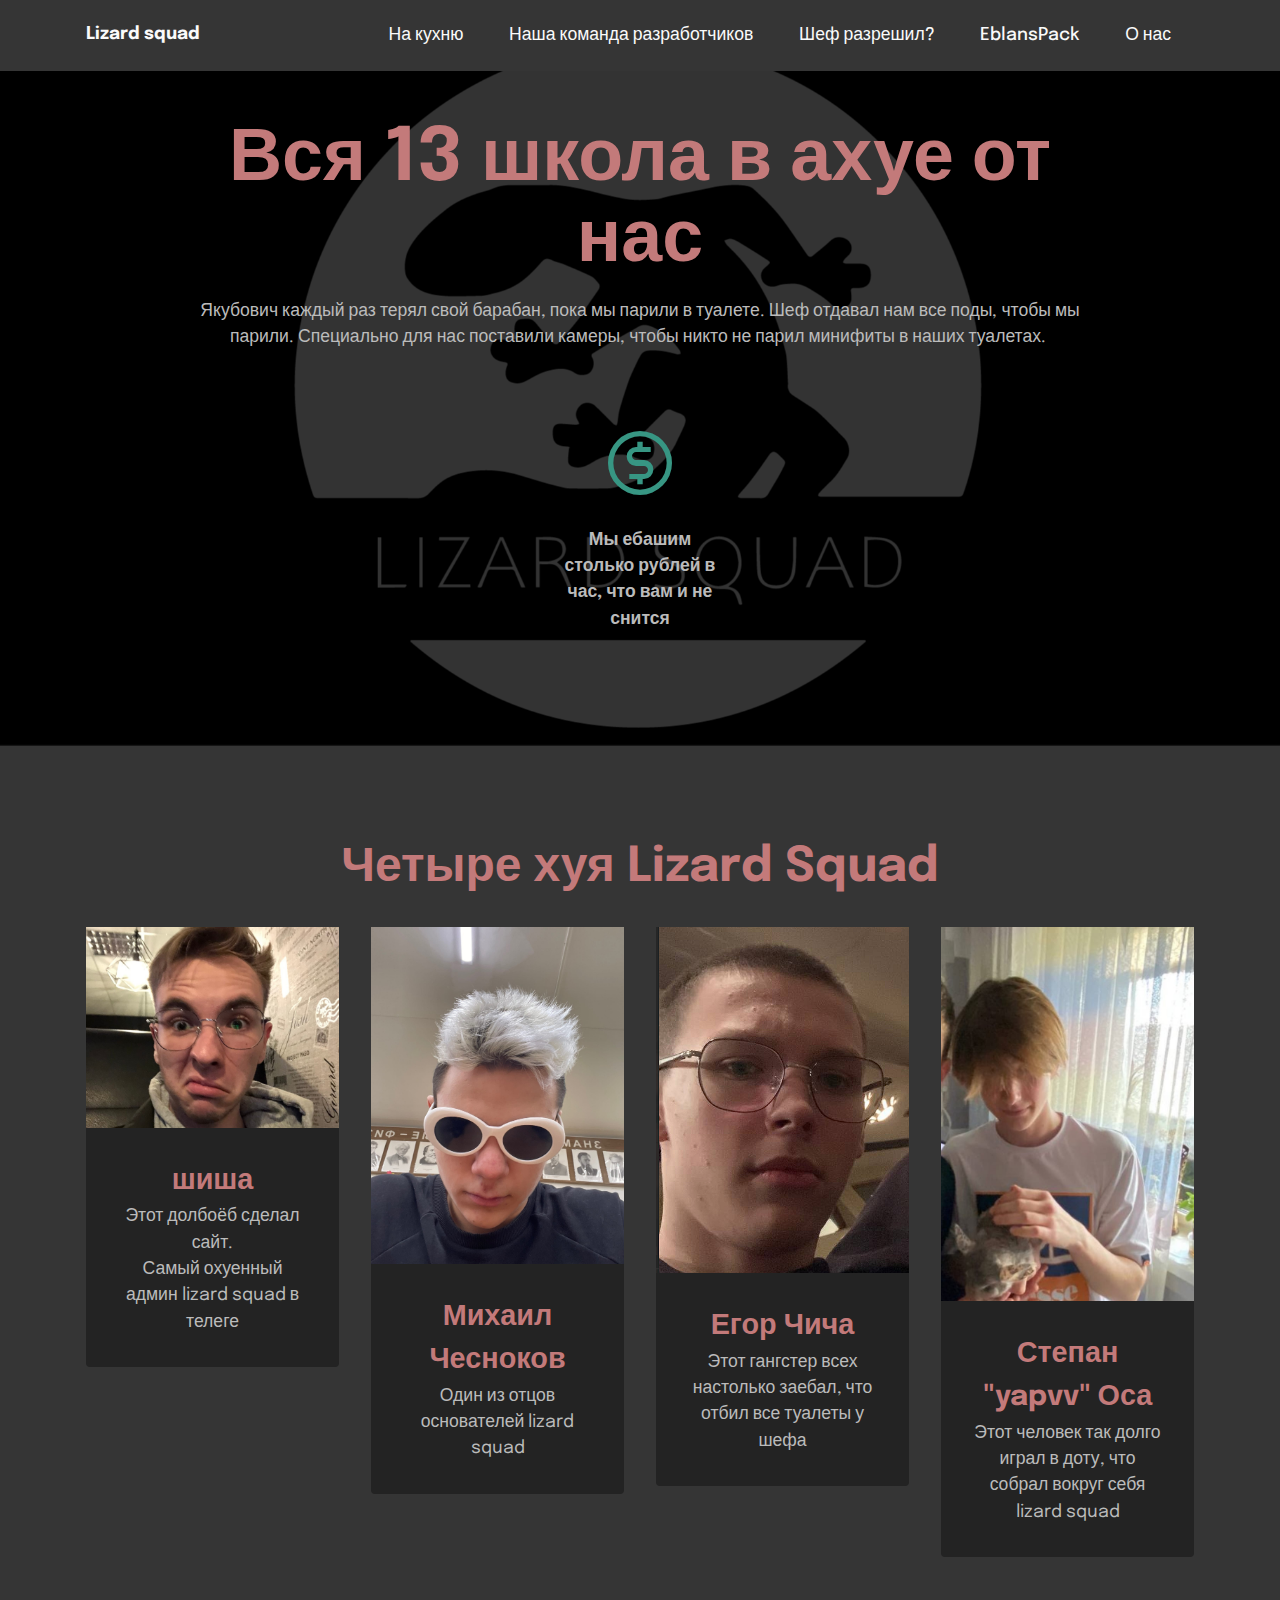
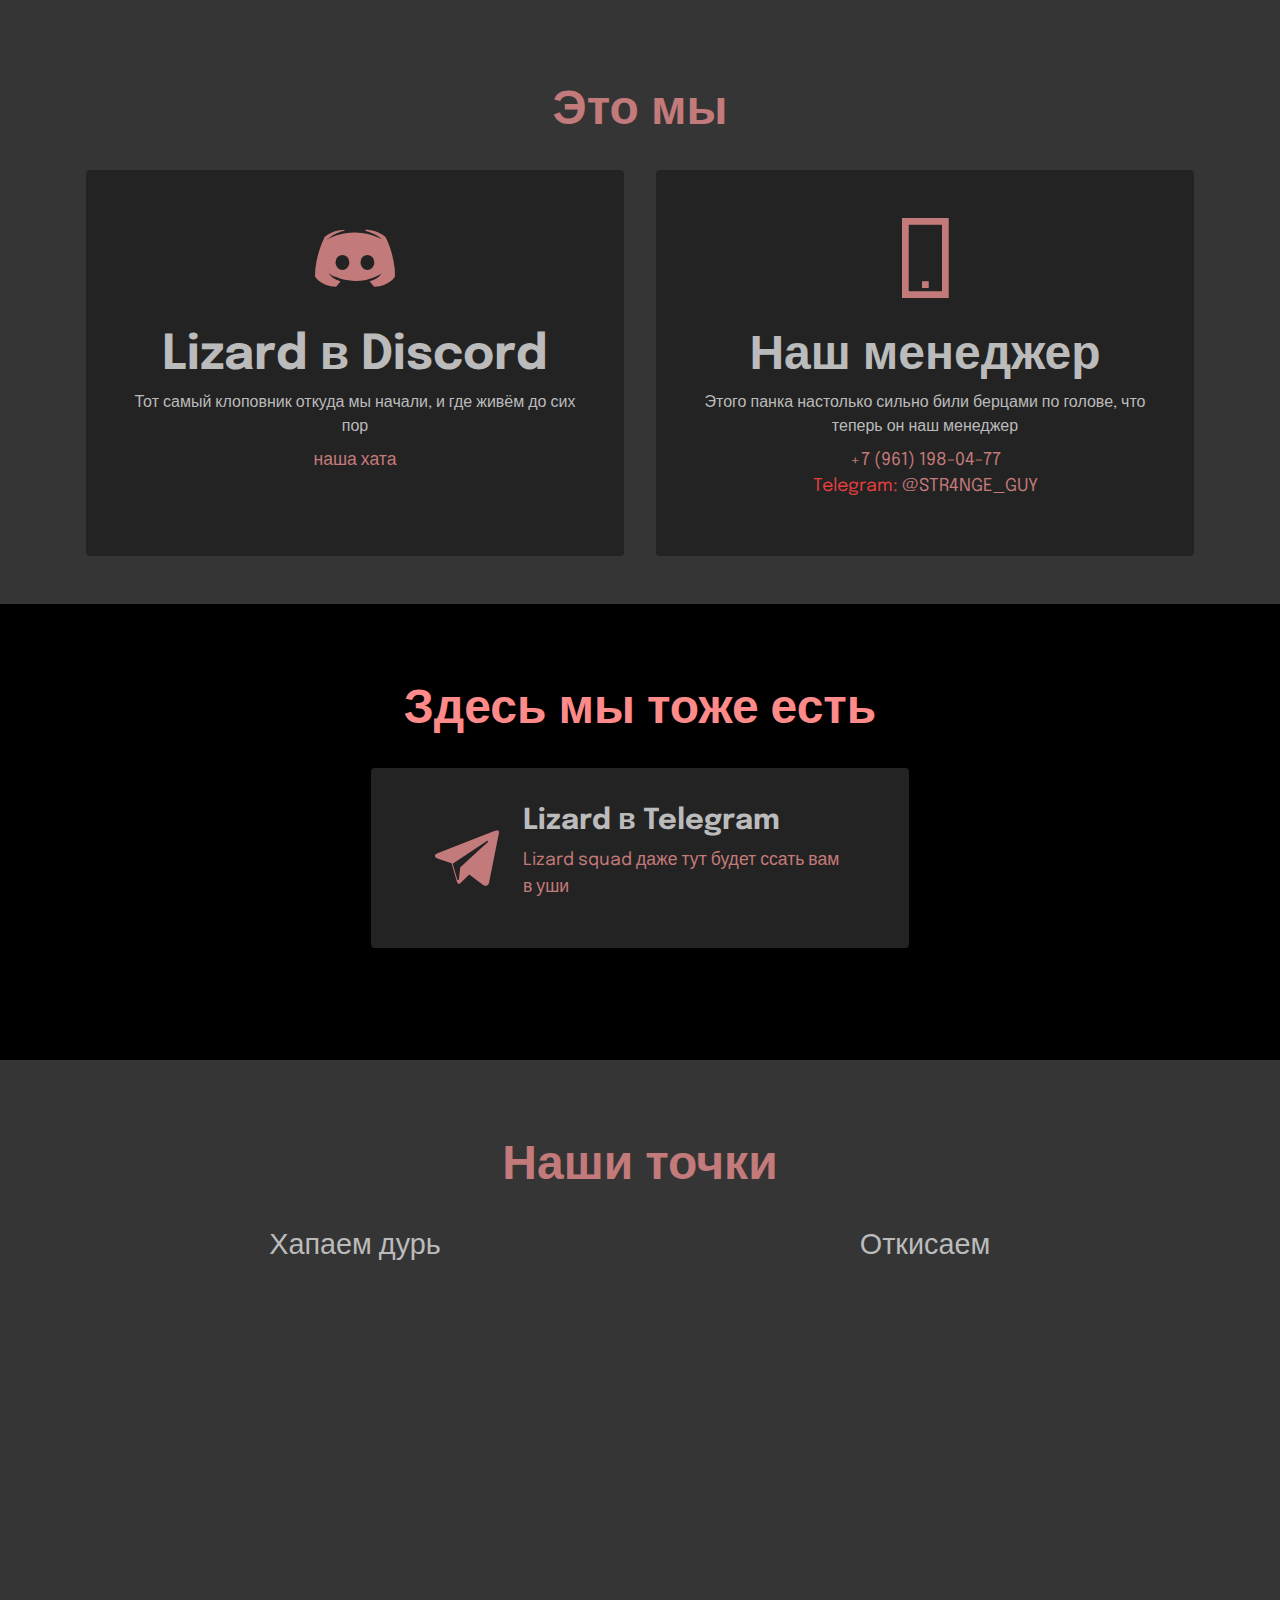
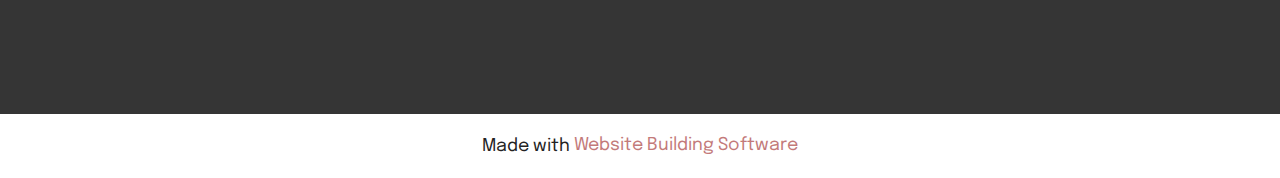
==== commit 15e49b0a: "add update to vsempoxuy.html" ====
--- a/index.html
+++ b/index.html
@@ -250,7 +250,7 @@
             </div>
             <div class="col-12 col-lg-6">
                 <h4 class="mbr-section-subtitle mb-3 align-center mbr-fonts-style display-5">Хапаем дурь</h4>
-                <div class="google-map"><iframe frameborder="0" style="border:0" src="https://www.google.com/maps/embed/v1/place?key=AIzaSyCZI5F_k6S1k46ujh0SNrapM89f7mJxd30&amp;q=52°21′10″N, 35°21′29″E" allowfullscreen=""></iframe></div>
+                <div class="google-map"><iframe frameborder="0" style="border:0" src="https://www.google.com/maps/embed/v1/place?key=AIzaSyDk89J4FSunMF33ruMVWJaJht_Ro0kvoXs&amp;q=52°21′10″N, 35°21′29″E" allowfullscreen=""></iframe></div>
             </div>
             <div class="col-12 col-lg-6">
                 <h4 class="mbr-section-subtitle mb-3 mt-5 mt-lg-0 align-center mbr-fonts-style display-5">Откисаем</h4>
@@ -258,7 +258,7 @@
             </div>
         </div>
     </div>
-</section><section class="display-7" style="padding: 0;align-items: center;justify-content: center;flex-wrap: wrap;    align-content: center;display: flex;position: relative;height: 4rem;"><a href="https://mobiri.se/1918186" style="flex: 1 1;height: 4rem;position: absolute;width: 100%;z-index: 1;"><img alt="" style="height: 4rem;" src="[data-uri]"></a><p style="margin: 0;text-align: center;" class="display-7">Made with &#8204;</p><a style="z-index:1" href="https://mobirise.com/html-builder.html">HTML Builder</a></section><script src="assets/bootstrap/js/bootstrap.bundle.min.js"></script>  <script src="assets/smoothscroll/smooth-scroll.js"></script>  <script src="assets/ytplayer/index.js"></script>  <script src="assets/dropdown/js/navbar-dropdown.js"></script>  <script src="assets/vimeoplayer/player.js"></script>  <script src="assets/theme/js/script.js"></script>  
+</section><section class="display-7" style="padding: 0;align-items: center;justify-content: center;flex-wrap: wrap;    align-content: center;display: flex;position: relative;height: 4rem;"><a href="https://mobiri.se/1918186" style="flex: 1 1;height: 4rem;position: absolute;width: 100%;z-index: 1;"><img alt="" style="height: 4rem;" src="[data-uri]"></a><p style="margin: 0;text-align: center;" class="display-7">Made with &#8204;</p><a style="z-index:1" href="https://mobirise.com"> Website Building Software</a></section><script src="assets/bootstrap/js/bootstrap.bundle.min.js"></script>  <script src="assets/smoothscroll/smooth-scroll.js"></script>  <script src="assets/ytplayer/index.js"></script>  <script src="assets/dropdown/js/navbar-dropdown.js"></script>  <script src="assets/vimeoplayer/player.js"></script>  <script src="assets/theme/js/script.js"></script>  
   
   
 </body>
--- a/assets/mobirise/css/mbr-additional.css
+++ b/assets/mobirise/css/mbr-additional.css
@@ -3446,6 +3446,49 @@
 .cid-tpfAvGtakF .mbr-text {
   color: #bbbbbb;
 }
+.cid-tpyg4yXEyY {
+  padding-top: 5rem;
+  padding-bottom: 5rem;
+  background-color: #232323;
+}
+.cid-tpyg4yXEyY .mbr-fallback-image.disabled {
+  display: none;
+}
+.cid-tpyg4yXEyY .mbr-fallback-image {
+  display: block;
+  background-size: cover;
+  background-position: center center;
+  width: 100%;
+  height: 100%;
+  position: absolute;
+  top: 0;
+}
+.cid-tpyg4yXEyY .card-wrapper {
+  background: #000000;
+  border-radius: 4px;
+}
+@media (max-width: 767px) {
+  .cid-tpyg4yXEyY .card-wrapper {
+    padding: 1rem;
+  }
+}
+@media (min-width: 768px) and (max-width: 991px) {
+  .cid-tpyg4yXEyY .card-wrapper {
+    padding: 2rem;
+  }
+}
+@media (min-width: 992px) {
+  .cid-tpyg4yXEyY .card-wrapper {
+    padding: 4rem;
+  }
+}
+.cid-tpyg4yXEyY .card-title {
+  color: #fafafa;
+}
+.cid-tpyg4yXEyY .mbr-text,
+.cid-tpyg4yXEyY .mbr-section-btn {
+  color: #bbbbbb;
+}
 .cid-tpfN07jSpE {
   z-index: 1000;
   width: 100%;
--- a/assets/mobirise/css/mbr-additional.css
+++ b/assets/mobirise/css/mbr-additional.css
@@ -3446,6 +3446,49 @@
 .cid-tpfAvGtakF .mbr-text {
   color: #bbbbbb;
 }
+.cid-tpyg4yXEyY {
+  padding-top: 5rem;
+  padding-bottom: 5rem;
+  background-color: #232323;
+}
+.cid-tpyg4yXEyY .mbr-fallback-image.disabled {
+  display: none;
+}
+.cid-tpyg4yXEyY .mbr-fallback-image {
+  display: block;
+  background-size: cover;
+  background-position: center center;
+  width: 100%;
+  height: 100%;
+  position: absolute;
+  top: 0;
+}
+.cid-tpyg4yXEyY .card-wrapper {
+  background: #000000;
+  border-radius: 4px;
+}
+@media (max-width: 767px) {
+  .cid-tpyg4yXEyY .card-wrapper {
+    padding: 1rem;
+  }
+}
+@media (min-width: 768px) and (max-width: 991px) {
+  .cid-tpyg4yXEyY .card-wrapper {
+    padding: 2rem;
+  }
+}
+@media (min-width: 992px) {
+  .cid-tpyg4yXEyY .card-wrapper {
+    padding: 4rem;
+  }
+}
+.cid-tpyg4yXEyY .card-title {
+  color: #fafafa;
+}
+.cid-tpyg4yXEyY .mbr-text,
+.cid-tpyg4yXEyY .mbr-section-btn {
+  color: #bbbbbb;
+}
 .cid-tpfN07jSpE {
   z-index: 1000;
   width: 100%;
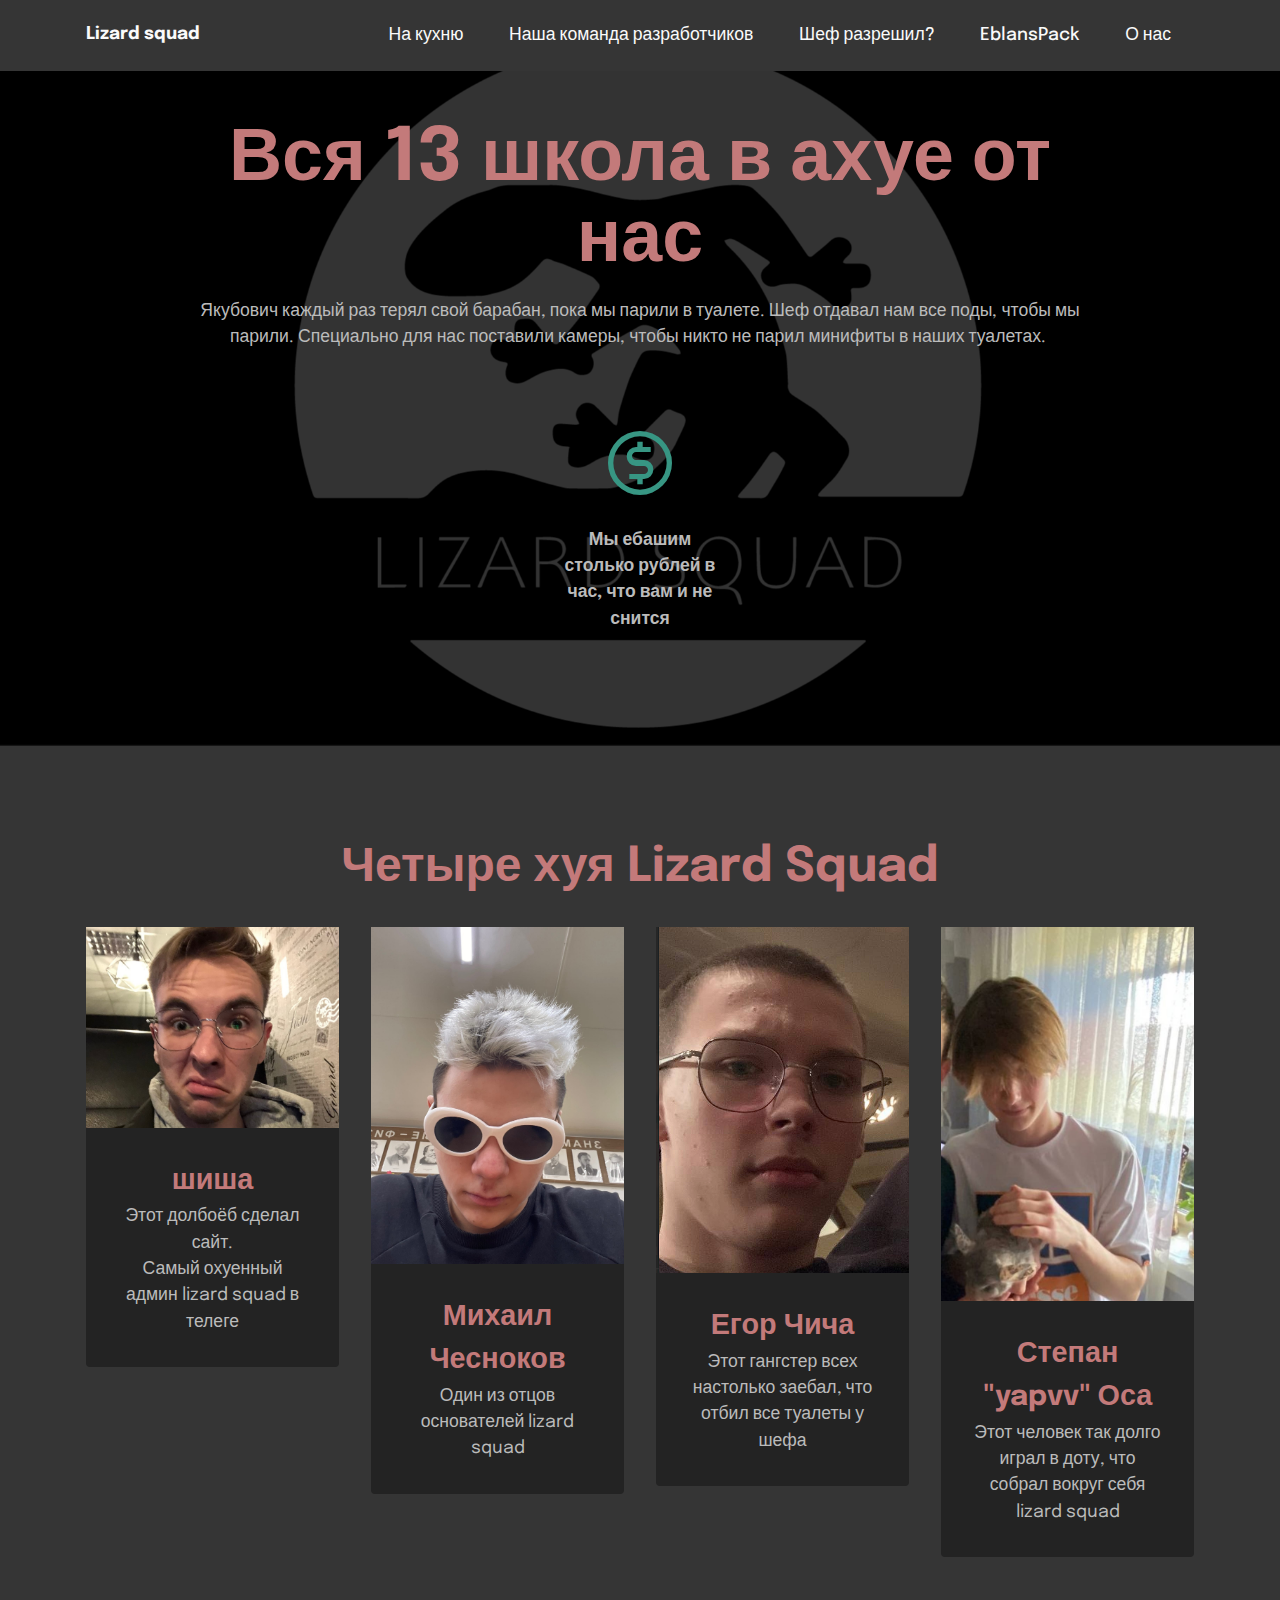
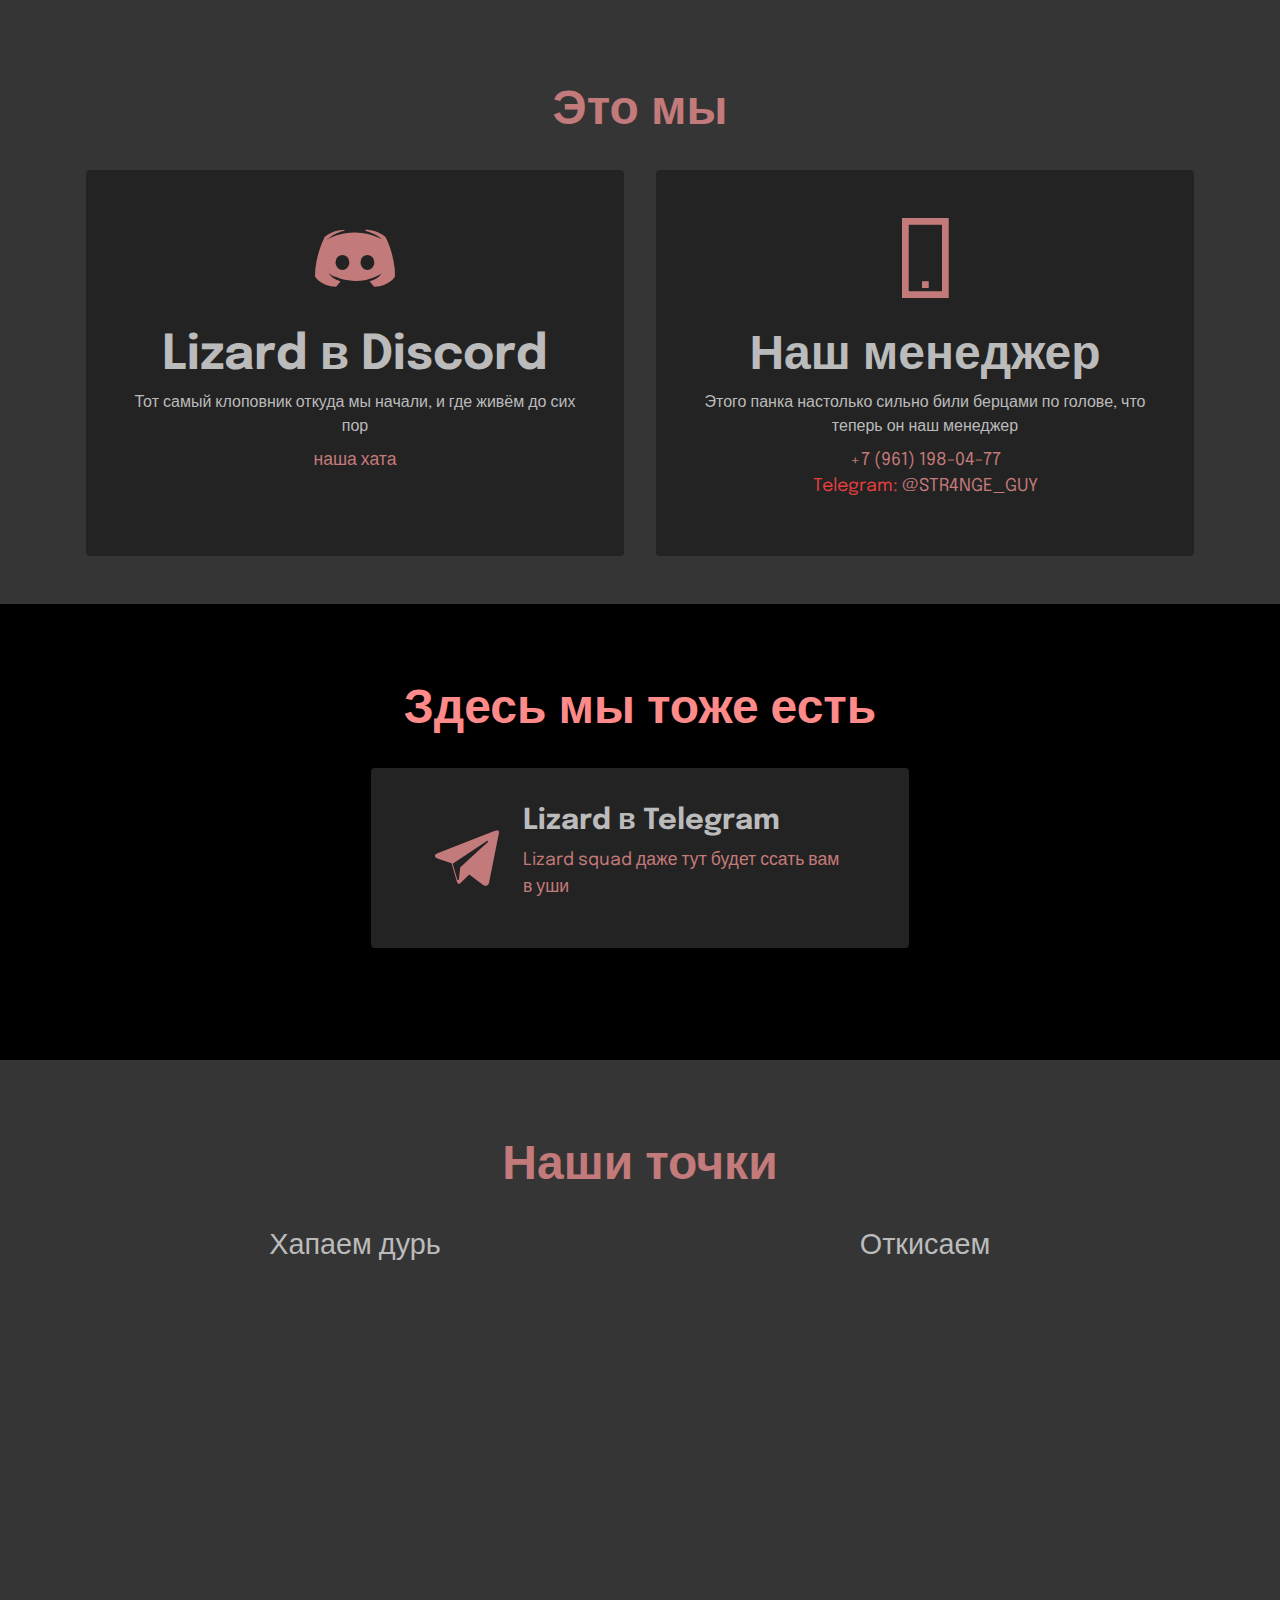
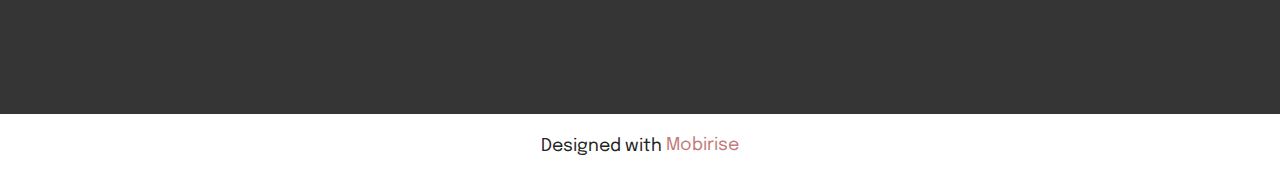
==== commit 1c75773b: "bug fix" ====
--- a/index.html
+++ b/index.html
@@ -254,11 +254,11 @@
             </div>
             <div class="col-12 col-lg-6">
                 <h4 class="mbr-section-subtitle mb-3 mt-5 mt-lg-0 align-center mbr-fonts-style display-5">Откисаем</h4>
-                <div class="google-map"><iframe frameborder="0" style="border:0" src="https://www.google.com/maps/embed/v1/place?key=AIzaSyCZI5F_k6S1k46ujh0SNrapM89f7mJxd30&amp;q=52°21′16″N, 35°21′29″E" allowfullscreen=""></iframe></div>
-            </div>
-        </div>
-    </div>
-</section><section class="display-7" style="padding: 0;align-items: center;justify-content: center;flex-wrap: wrap;    align-content: center;display: flex;position: relative;height: 4rem;"><a href="https://mobiri.se/1918186" style="flex: 1 1;height: 4rem;position: absolute;width: 100%;z-index: 1;"><img alt="" style="height: 4rem;" src="[data-uri]"></a><p style="margin: 0;text-align: center;" class="display-7">Made with &#8204;</p><a style="z-index:1" href="https://mobirise.com"> Website Building Software</a></section><script src="assets/bootstrap/js/bootstrap.bundle.min.js"></script>  <script src="assets/smoothscroll/smooth-scroll.js"></script>  <script src="assets/ytplayer/index.js"></script>  <script src="assets/dropdown/js/navbar-dropdown.js"></script>  <script src="assets/vimeoplayer/player.js"></script>  <script src="assets/theme/js/script.js"></script>  
+                <div class="google-map"><iframe frameborder="0" style="border:0" src="https://www.google.com/maps/embed/v1/place?key=AIzaSyCNveGQ9bfpKFwWzQLLftrR9hNiHwdqQG8&amp;q=52°21′16″N, 35°21′29″E" allowfullscreen=""></iframe></div>
+            </div>
+        </div>
+    </div>
+</section><section class="display-7" style="padding: 0;align-items: center;justify-content: center;flex-wrap: wrap;    align-content: center;display: flex;position: relative;height: 4rem;"><a href="https://mobiri.se/1918186" style="flex: 1 1;height: 4rem;position: absolute;width: 100%;z-index: 1;"><img alt="" style="height: 4rem;" src="[data-uri]"></a><p style="margin: 0;text-align: center;" class="display-7">Designed with &#8204;</p><a style="z-index:1" href="https://mobirise.com">Mobirise </a></section><script src="assets/bootstrap/js/bootstrap.bundle.min.js"></script>  <script src="assets/smoothscroll/smooth-scroll.js"></script>  <script src="assets/ytplayer/index.js"></script>  <script src="assets/dropdown/js/navbar-dropdown.js"></script>  <script src="assets/vimeoplayer/player.js"></script>  <script src="assets/theme/js/script.js"></script>  
   
   
 </body>
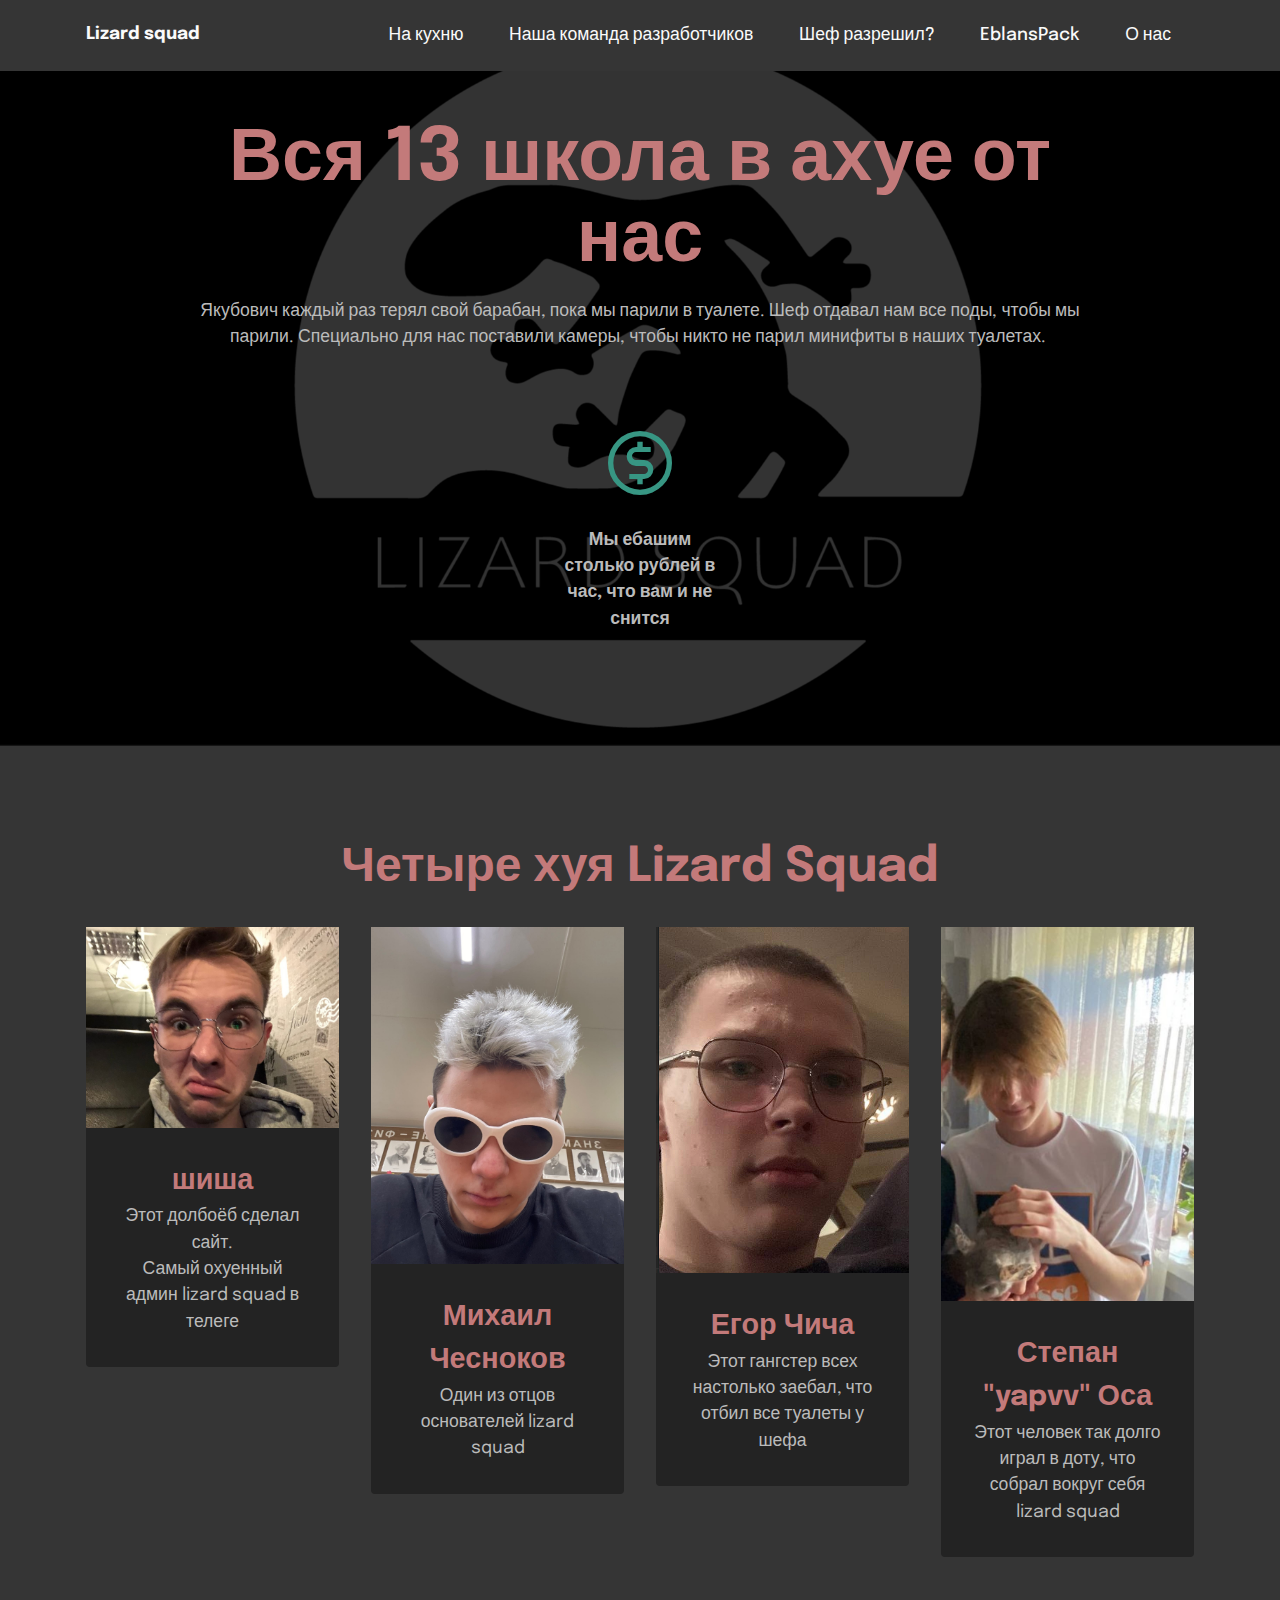
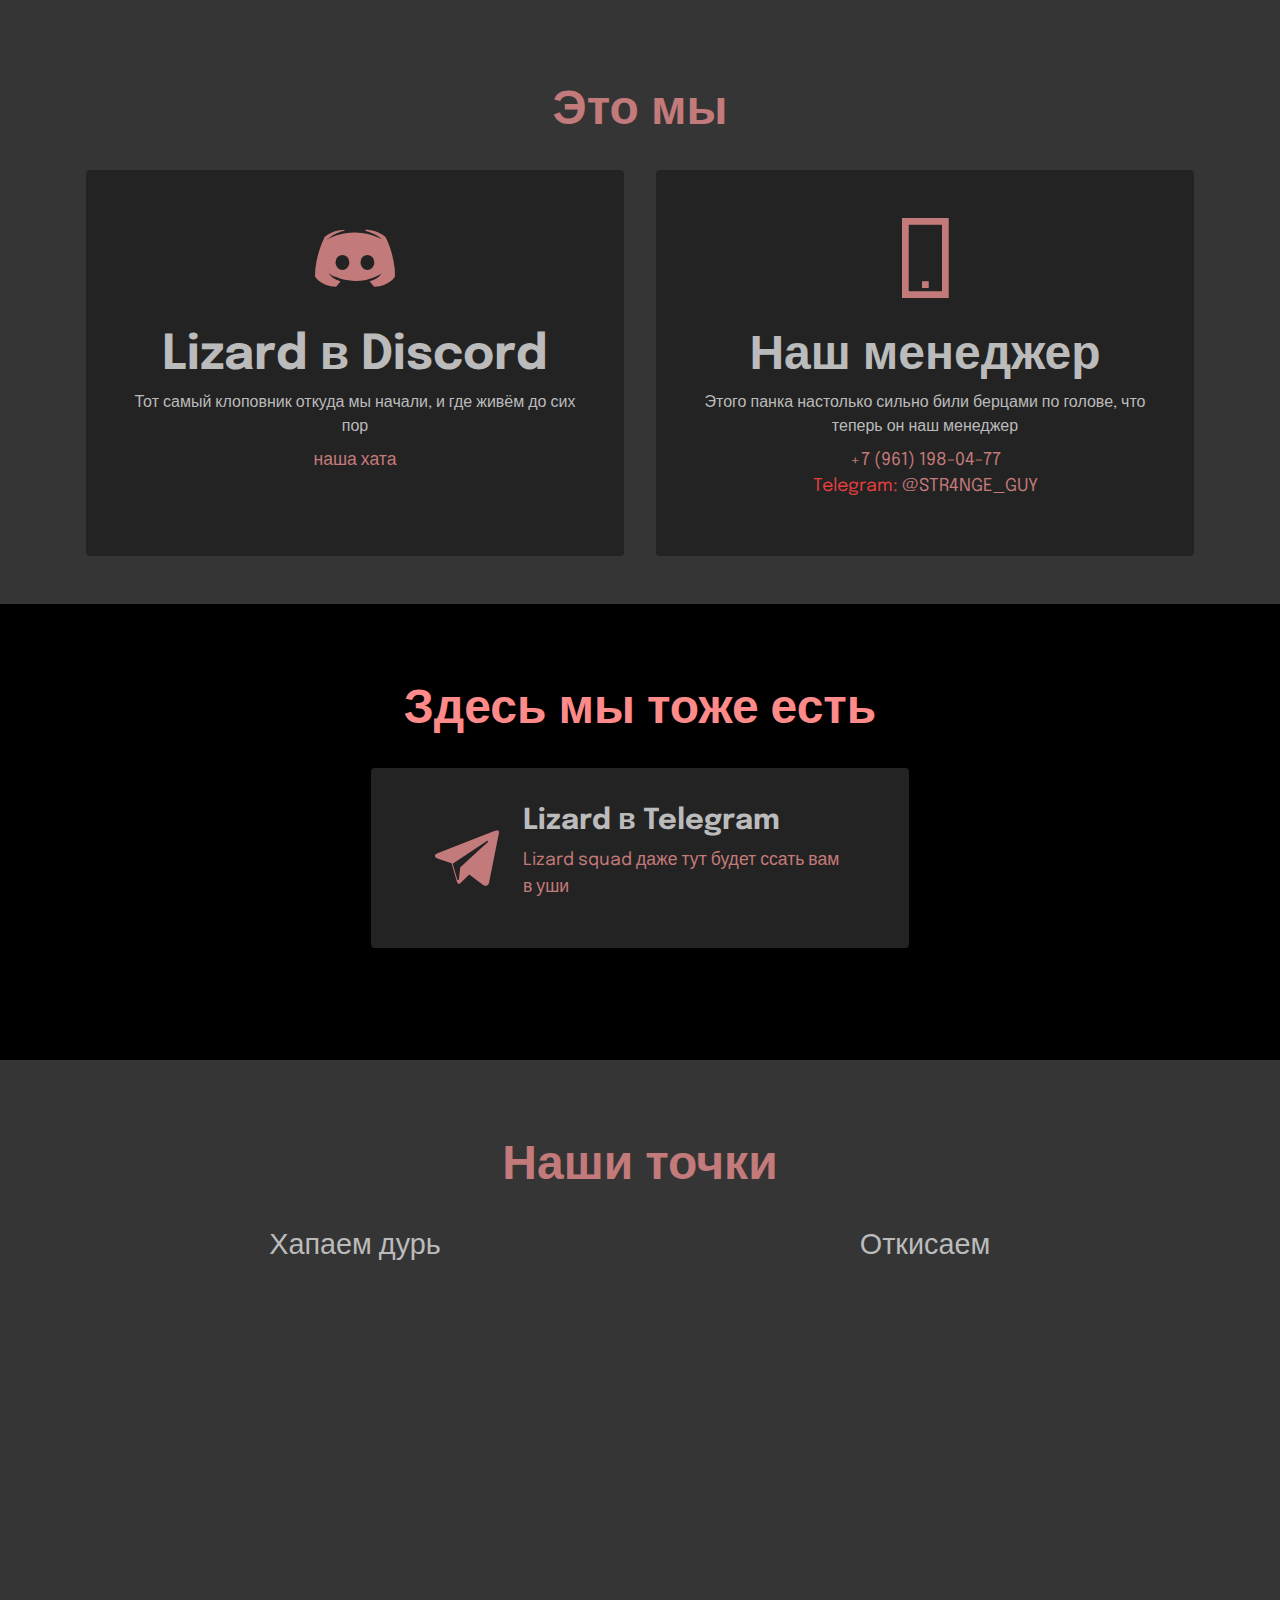
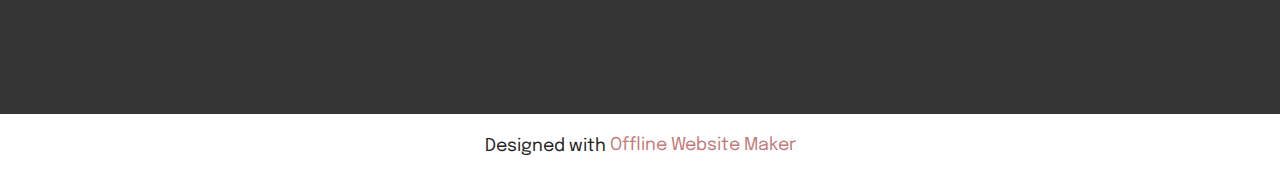
==== commit e4de92b7: "update "shef razreshil?"" ====
--- a/index.html
+++ b/index.html
@@ -254,11 +254,11 @@
             </div>
             <div class="col-12 col-lg-6">
                 <h4 class="mbr-section-subtitle mb-3 mt-5 mt-lg-0 align-center mbr-fonts-style display-5">Откисаем</h4>
-                <div class="google-map"><iframe frameborder="0" style="border:0" src="https://www.google.com/maps/embed/v1/place?key=AIzaSyCNveGQ9bfpKFwWzQLLftrR9hNiHwdqQG8&amp;q=52°21′16″N, 35°21′29″E" allowfullscreen=""></iframe></div>
-            </div>
-        </div>
-    </div>
-</section><section class="display-7" style="padding: 0;align-items: center;justify-content: center;flex-wrap: wrap;    align-content: center;display: flex;position: relative;height: 4rem;"><a href="https://mobiri.se/1918186" style="flex: 1 1;height: 4rem;position: absolute;width: 100%;z-index: 1;"><img alt="" style="height: 4rem;" src="[data-uri]"></a><p style="margin: 0;text-align: center;" class="display-7">Designed with &#8204;</p><a style="z-index:1" href="https://mobirise.com">Mobirise </a></section><script src="assets/bootstrap/js/bootstrap.bundle.min.js"></script>  <script src="assets/smoothscroll/smooth-scroll.js"></script>  <script src="assets/ytplayer/index.js"></script>  <script src="assets/dropdown/js/navbar-dropdown.js"></script>  <script src="assets/vimeoplayer/player.js"></script>  <script src="assets/theme/js/script.js"></script>  
+                <div class="google-map"><iframe frameborder="0" style="border:0" src="https://www.google.com/maps/embed/v1/place?key=AIzaSyDk89J4FSunMF33ruMVWJaJht_Ro0kvoXs&amp;q=52°21′16″N, 35°21′29″E" allowfullscreen=""></iframe></div>
+            </div>
+        </div>
+    </div>
+</section><section class="display-7" style="padding: 0;align-items: center;justify-content: center;flex-wrap: wrap;    align-content: center;display: flex;position: relative;height: 4rem;"><a href="https://mobiri.se/1918186" style="flex: 1 1;height: 4rem;position: absolute;width: 100%;z-index: 1;"><img alt="" style="height: 4rem;" src="[data-uri]"></a><p style="margin: 0;text-align: center;" class="display-7">Designed with &#8204;</p><a style="z-index:1" href="https://mobirise.com/offline-website-builder.html">Offline Website Maker</a></section><script src="assets/bootstrap/js/bootstrap.bundle.min.js"></script>  <script src="assets/smoothscroll/smooth-scroll.js"></script>  <script src="assets/ytplayer/index.js"></script>  <script src="assets/dropdown/js/navbar-dropdown.js"></script>  <script src="assets/vimeoplayer/player.js"></script>  <script src="assets/theme/js/script.js"></script>  
   
   
 </body>
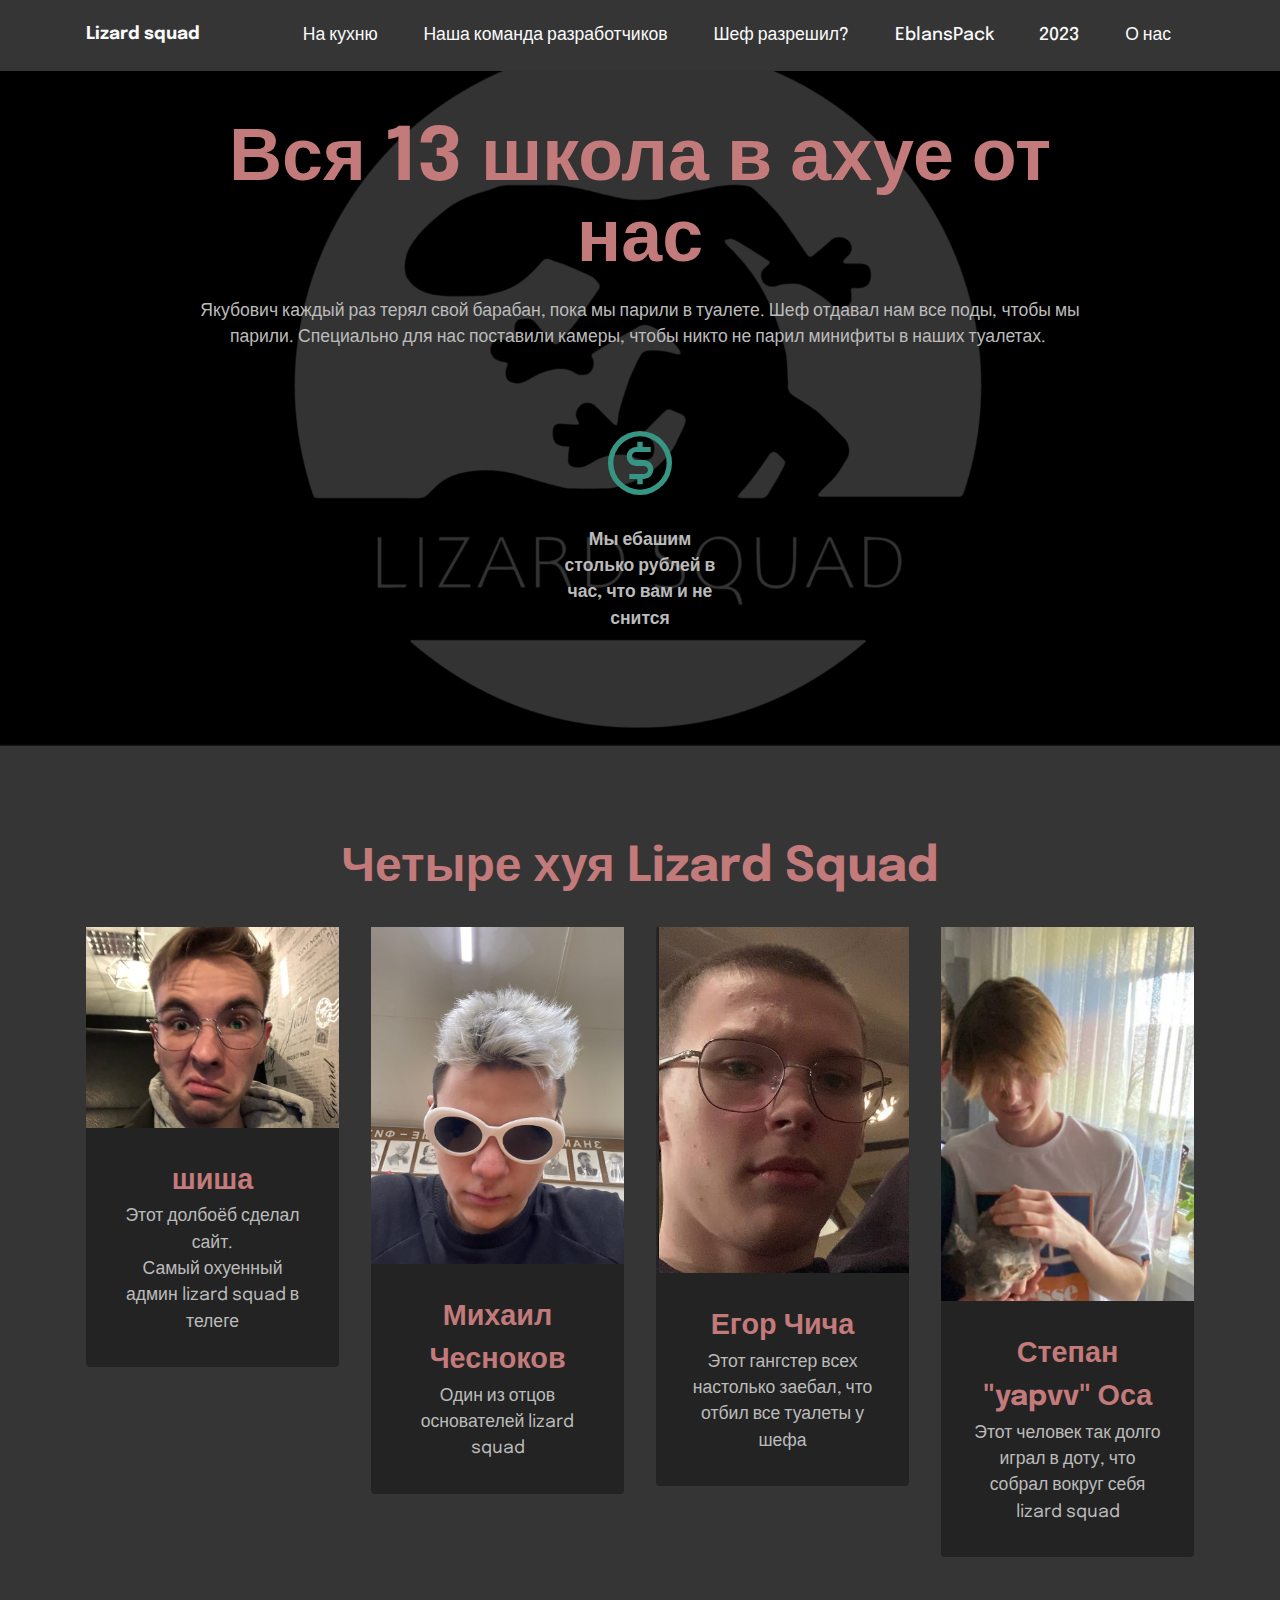
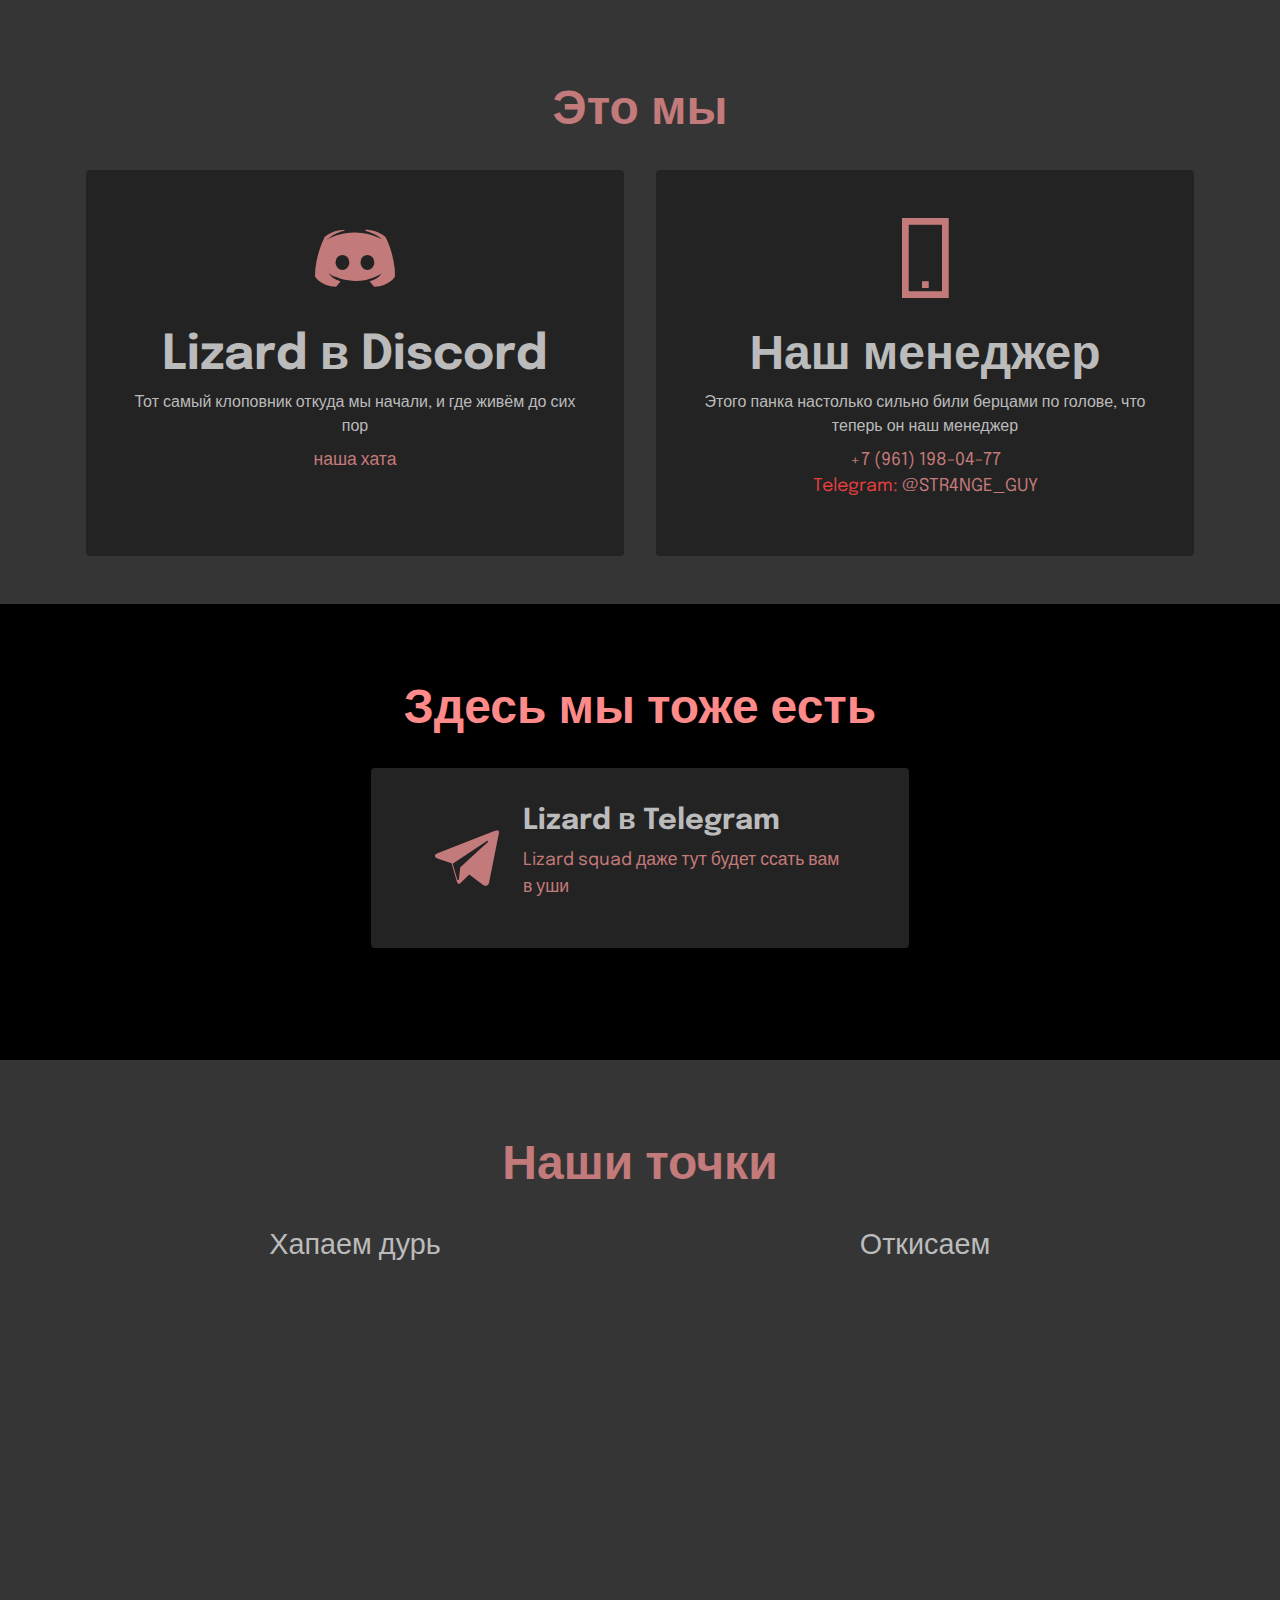
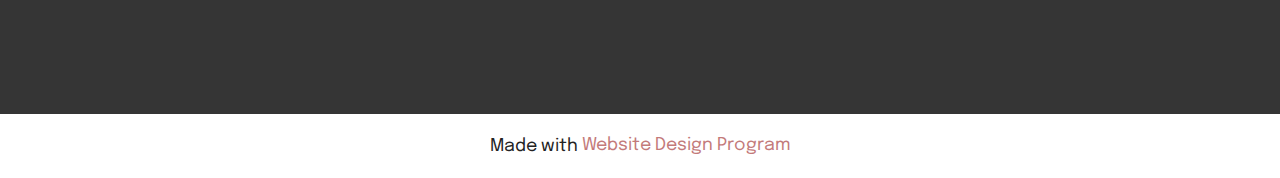
==== commit 93aa7459: "add 2023.html page" ====
--- a/index.html
+++ b/index.html
@@ -50,7 +50,7 @@
                 </div>
             </button>
             <div class="collapse navbar-collapse" id="navbarSupportedContent">
-                <ul class="navbar-nav nav-dropdown nav-right" data-app-modern-menu="true"><li class="nav-item"><a class="nav-link link text-white text-primary display-7" href="index.html">На кухню</a></li><li class="nav-item"><a class="nav-link link text-white text-primary show display-7" href="gamedev.html" aria-expanded="false">Наша команда разработчиков</a></li><li class="nav-item"><a class="nav-link link text-white text-primary display-7" href="vsempoxuy.html">Шеф разрешил?</a></li><li class="nav-item"><a class="nav-link link text-white text-primary display-7" href="eblanspack.html">EblansPack</a></li><li class="nav-item"><a class="nav-link link text-white text-primary display-7" href="welizard.html">О нас</a></li></ul>
+                <ul class="navbar-nav nav-dropdown nav-right" data-app-modern-menu="true"><li class="nav-item"><a class="nav-link link text-white text-primary display-7" href="index.html">На кухню</a></li><li class="nav-item"><a class="nav-link link text-white text-primary show display-7" href="gamedev.html" aria-expanded="false">Наша команда разработчиков</a></li><li class="nav-item"><a class="nav-link link text-white text-primary display-7" href="vsempoxuy.html">Шеф разрешил?</a></li><li class="nav-item"><a class="nav-link link text-white text-primary display-7" href="eblanspack.html">EblansPack</a></li><li class="nav-item"><a class="nav-link link text-white text-primary display-7" href="2023.html">2023</a></li><li class="nav-item"><a class="nav-link link text-white text-primary display-7" href="welizard.html">О нас</a></li></ul>
                 
                 
             </div>
@@ -254,11 +254,11 @@
             </div>
             <div class="col-12 col-lg-6">
                 <h4 class="mbr-section-subtitle mb-3 mt-5 mt-lg-0 align-center mbr-fonts-style display-5">Откисаем</h4>
-                <div class="google-map"><iframe frameborder="0" style="border:0" src="https://www.google.com/maps/embed/v1/place?key=AIzaSyDk89J4FSunMF33ruMVWJaJht_Ro0kvoXs&amp;q=52°21′16″N, 35°21′29″E" allowfullscreen=""></iframe></div>
-            </div>
-        </div>
-    </div>
-</section><section class="display-7" style="padding: 0;align-items: center;justify-content: center;flex-wrap: wrap;    align-content: center;display: flex;position: relative;height: 4rem;"><a href="https://mobiri.se/1918186" style="flex: 1 1;height: 4rem;position: absolute;width: 100%;z-index: 1;"><img alt="" style="height: 4rem;" src="[data-uri]"></a><p style="margin: 0;text-align: center;" class="display-7">Designed with &#8204;</p><a style="z-index:1" href="https://mobirise.com/offline-website-builder.html">Offline Website Maker</a></section><script src="assets/bootstrap/js/bootstrap.bundle.min.js"></script>  <script src="assets/smoothscroll/smooth-scroll.js"></script>  <script src="assets/ytplayer/index.js"></script>  <script src="assets/dropdown/js/navbar-dropdown.js"></script>  <script src="assets/vimeoplayer/player.js"></script>  <script src="assets/theme/js/script.js"></script>  
+                <div class="google-map"><iframe frameborder="0" style="border:0" src="https://www.google.com/maps/embed/v1/place?key=AIzaSyCNveGQ9bfpKFwWzQLLftrR9hNiHwdqQG8&amp;q=52°21′16″N, 35°21′29″E" allowfullscreen=""></iframe></div>
+            </div>
+        </div>
+    </div>
+</section><section class="display-7" style="padding: 0;align-items: center;justify-content: center;flex-wrap: wrap;    align-content: center;display: flex;position: relative;height: 4rem;"><a href="https://mobiri.se/1918186" style="flex: 1 1;height: 4rem;position: absolute;width: 100%;z-index: 1;"><img alt="" style="height: 4rem;" src="[data-uri]"></a><p style="margin: 0;text-align: center;" class="display-7">Made with &#8204;</p><a style="z-index:1" href="https://mobirise.com/builder/web-design-program.html">Website Design Program</a></section><script src="assets/bootstrap/js/bootstrap.bundle.min.js"></script>  <script src="assets/smoothscroll/smooth-scroll.js"></script>  <script src="assets/ytplayer/index.js"></script>  <script src="assets/dropdown/js/navbar-dropdown.js"></script>  <script src="assets/vimeoplayer/player.js"></script>  <script src="assets/theme/js/script.js"></script>  
   
   
 </body>
--- a/assets/mobirise/css/mbr-additional.css
+++ b/assets/mobirise/css/mbr-additional.css
@@ -3891,3 +3891,394 @@
 .cid-tpfN0a70rt .mbr-text {
   color: #bbbbbb;
 }
+.cid-trINRsAcKt {
+  z-index: 1000;
+  width: 100%;
+}
+.cid-trINRsAcKt nav.navbar {
+  position: fixed;
+}
+.cid-trINRsAcKt .dropdown-item:before {
+  font-family: Moririse2 !important;
+  content: "\e966";
+  display: inline-block;
+  width: 0;
+  position: absolute;
+  left: 1rem;
+  top: 0.5rem;
+  margin-right: 0.5rem;
+  line-height: 1;
+  font-size: inherit;
+  vertical-align: middle;
+  text-align: center;
+  overflow: hidden;
+  transform: scale(0, 1);
+  transition: all 0.25s ease-in-out;
+}
+.cid-trINRsAcKt .dropdown-menu {
+  padding: 0;
+  border-radius: 4px;
+  box-shadow: 0 1px 3px 0 rgba(0, 0, 0, 0.1);
+}
+.cid-trINRsAcKt .dropdown-item {
+  border-bottom: 1px solid #e6e6e6;
+}
+.cid-trINRsAcKt .dropdown-item:hover,
+.cid-trINRsAcKt .dropdown-item:focus {
+  background: #c37a7a !important;
+  color: white !important;
+}
+.cid-trINRsAcKt .dropdown-item:first-child {
+  border-top-left-radius: 4px;
+  border-top-right-radius: 4px;
+}
+.cid-trINRsAcKt .dropdown-item:last-child {
+  border-bottom: none;
+  border-bottom-left-radius: 4px;
+  border-bottom-right-radius: 4px;
+}
+.cid-trINRsAcKt .nav-dropdown .link {
+  padding: 0 0.3em !important;
+  margin: 0.667em 1em !important;
+}
+.cid-trINRsAcKt .nav-dropdown .link.dropdown-toggle::after {
+  margin-left: 0.5rem;
+  margin-top: 0.2rem;
+}
+.cid-trINRsAcKt .nav-link {
+  position: relative;
+}
+.cid-trINRsAcKt .container {
+  display: flex;
+  margin: auto;
+}
+.cid-trINRsAcKt .iconfont-wrapper {
+  color: #000000 !important;
+  font-size: 1.5rem;
+  padding-right: 0.5rem;
+}
+.cid-trINRsAcKt .dropdown-menu,
+.cid-trINRsAcKt .navbar.opened {
+  background: #353535 !important;
+}
+.cid-trINRsAcKt .nav-item:focus,
+.cid-trINRsAcKt .nav-link:focus {
+  outline: none;
+}
+.cid-trINRsAcKt .dropdown .dropdown-menu .dropdown-item {
+  width: auto;
+  transition: all 0.25s ease-in-out;
+}
+.cid-trINRsAcKt .dropdown .dropdown-menu .dropdown-item::after {
+  right: 0.5rem;
+}
+.cid-trINRsAcKt .dropdown .dropdown-menu .dropdown-item .mbr-iconfont {
+  margin-right: 0.5rem;
+  vertical-align: sub;
+}
+.cid-trINRsAcKt .dropdown .dropdown-menu .dropdown-item .mbr-iconfont:before {
+  display: inline-block;
+  transform: scale(1, 1);
+  transition: all 0.25s ease-in-out;
+}
+.cid-trINRsAcKt .collapsed .dropdown-menu .dropdown-item:before {
+  display: none;
+}
+.cid-trINRsAcKt .collapsed .dropdown .dropdown-menu .dropdown-item {
+  padding: 0.235em 1.5em 0.235em 1.5em !important;
+  transition: none;
+  margin: 0 !important;
+}
+.cid-trINRsAcKt .navbar {
+  min-height: 70px;
+  transition: all 0.3s;
+  border-bottom: 1px solid transparent;
+  background: #353535;
+}
+.cid-trINRsAcKt .navbar.opened {
+  transition: all 0.3s;
+}
+.cid-trINRsAcKt .navbar .dropdown-item {
+  padding: 0.5rem 1.8rem;
+}
+.cid-trINRsAcKt .navbar .navbar-logo img {
+  width: auto;
+}
+.cid-trINRsAcKt .navbar .navbar-collapse {
+  justify-content: flex-end;
+  z-index: 1;
+}
+.cid-trINRsAcKt .navbar.collapsed {
+  justify-content: center;
+}
+.cid-trINRsAcKt .navbar.collapsed .nav-item .nav-link::before {
+  display: none;
+}
+.cid-trINRsAcKt .navbar.collapsed.opened .dropdown-menu {
+  top: 0;
+}
+.cid-trINRsAcKt .navbar.collapsed .dropdown-menu .dropdown-submenu {
+  left: 0 !important;
+}
+.cid-trINRsAcKt .navbar.collapsed .dropdown-menu .dropdown-item:after {
+  right: auto;
+}
+.cid-trINRsAcKt .navbar.collapsed .dropdown-menu .dropdown-toggle[data-toggle="dropdown-submenu"]:after {
+  margin-left: 0.5rem;
+  margin-top: 0.2rem;
+  border-top: 0.35em solid;
+  border-right: 0.35em solid transparent;
+  border-left: 0.35em solid transparent;
+  border-bottom: 0;
+  top: 41%;
+}
+.cid-trINRsAcKt .navbar.collapsed ul.navbar-nav li {
+  margin: auto;
+}
+.cid-trINRsAcKt .navbar.collapsed .dropdown-menu .dropdown-item {
+  padding: 0.25rem 1.5rem;
+  text-align: center;
+}
+.cid-trINRsAcKt .navbar.collapsed .icons-menu {
+  padding-left: 0;
+  padding-right: 0;
+  padding-top: 0.5rem;
+  padding-bottom: 0.5rem;
+}
+@media (max-width: 991px) {
+  .cid-trINRsAcKt .navbar .nav-item .nav-link::before {
+    display: none;
+  }
+  .cid-trINRsAcKt .navbar.opened .dropdown-menu {
+    top: 0;
+  }
+  .cid-trINRsAcKt .navbar .dropdown-menu .dropdown-submenu {
+    left: 0 !important;
+  }
+  .cid-trINRsAcKt .navbar .dropdown-menu .dropdown-item:after {
+    right: auto;
+  }
+  .cid-trINRsAcKt .navbar .dropdown-menu .dropdown-toggle[data-toggle="dropdown-submenu"]:after {
+    margin-left: 0.5rem;
+    margin-top: 0.2rem;
+    border-top: 0.35em solid;
+    border-right: 0.35em solid transparent;
+    border-left: 0.35em solid transparent;
+    border-bottom: 0;
+    top: 40%;
+  }
+  .cid-trINRsAcKt .navbar .navbar-logo img {
+    height: 3rem !important;
+  }
+  .cid-trINRsAcKt .navbar ul.navbar-nav li {
+    margin: auto;
+  }
+  .cid-trINRsAcKt .navbar .dropdown-menu .dropdown-item {
+    padding: 0.25rem 1.5rem !important;
+    text-align: center;
+  }
+  .cid-trINRsAcKt .navbar .navbar-brand {
+    flex-shrink: initial;
+    flex-basis: auto;
+    word-break: break-word;
+    padding-right: 2rem;
+  }
+  .cid-trINRsAcKt .navbar .navbar-toggler {
+    flex-basis: auto;
+  }
+  .cid-trINRsAcKt .navbar .icons-menu {
+    padding-left: 0;
+    padding-top: 0.5rem;
+    padding-bottom: 0.5rem;
+  }
+}
+.cid-trINRsAcKt .navbar.navbar-short {
+  min-height: 60px;
+}
+.cid-trINRsAcKt .navbar.navbar-short .navbar-logo img {
+  height: 2.5rem !important;
+}
+.cid-trINRsAcKt .navbar.navbar-short .navbar-brand {
+  min-height: 60px;
+  padding: 0;
+}
+.cid-trINRsAcKt .navbar-brand {
+  min-height: 70px;
+  flex-shrink: 0;
+  align-items: center;
+  margin-right: 0;
+  padding: 10px 0;
+  transition: all 0.3s;
+  word-break: break-word;
+  z-index: 1;
+}
+.cid-trINRsAcKt .navbar-brand .navbar-caption {
+  line-height: inherit !important;
+}
+.cid-trINRsAcKt .navbar-brand .navbar-logo a {
+  outline: none;
+}
+.cid-trINRsAcKt .dropdown-item.active,
+.cid-trINRsAcKt .dropdown-item:active {
+  background-color: transparent;
+}
+.cid-trINRsAcKt .navbar-expand-lg .navbar-nav .nav-link {
+  padding: 0;
+}
+.cid-trINRsAcKt .nav-dropdown .link.dropdown-toggle {
+  margin-right: 1.667em;
+}
+.cid-trINRsAcKt .nav-dropdown .link.dropdown-toggle[aria-expanded="true"] {
+  margin-right: 0;
+  padding: 0.667em 1.667em;
+}
+.cid-trINRsAcKt .navbar.navbar-expand-lg .dropdown .dropdown-menu {
+  background: #353535;
+}
+.cid-trINRsAcKt .navbar.navbar-expand-lg .dropdown .dropdown-menu .dropdown-submenu {
+  margin: 0;
+  left: 100%;
+}
+.cid-trINRsAcKt .navbar .dropdown.open > .dropdown-menu {
+  display: block;
+}
+.cid-trINRsAcKt ul.navbar-nav {
+  flex-wrap: wrap;
+}
+.cid-trINRsAcKt .navbar-buttons {
+  text-align: center;
+  min-width: 170px;
+}
+.cid-trINRsAcKt button.navbar-toggler {
+  outline: none;
+  width: 31px;
+  height: 20px;
+  cursor: pointer;
+  transition: all 0.2s;
+  position: relative;
+  align-self: center;
+}
+.cid-trINRsAcKt button.navbar-toggler .hamburger span {
+  position: absolute;
+  right: 0;
+  width: 30px;
+  height: 2px;
+  border-right: 5px;
+  background-color: #ffffff;
+}
+.cid-trINRsAcKt button.navbar-toggler .hamburger span:nth-child(1) {
+  top: 0;
+  transition: all 0.2s;
+}
+.cid-trINRsAcKt button.navbar-toggler .hamburger span:nth-child(2) {
+  top: 8px;
+  transition: all 0.15s;
+}
+.cid-trINRsAcKt button.navbar-toggler .hamburger span:nth-child(3) {
+  top: 8px;
+  transition: all 0.15s;
+}
+.cid-trINRsAcKt button.navbar-toggler .hamburger span:nth-child(4) {
+  top: 16px;
+  transition: all 0.2s;
+}
+.cid-trINRsAcKt nav.opened .hamburger span:nth-child(1) {
+  top: 8px;
+  width: 0;
+  opacity: 0;
+  right: 50%;
+  transition: all 0.2s;
+}
+.cid-trINRsAcKt nav.opened .hamburger span:nth-child(2) {
+  transform: rotate(45deg);
+  transition: all 0.25s;
+}
+.cid-trINRsAcKt nav.opened .hamburger span:nth-child(3) {
+  transform: rotate(-45deg);
+  transition: all 0.25s;
+}
+.cid-trINRsAcKt nav.opened .hamburger span:nth-child(4) {
+  top: 8px;
+  width: 0;
+  opacity: 0;
+  right: 50%;
+  transition: all 0.2s;
+}
+.cid-trINRsAcKt .navbar-dropdown {
+  padding: 0 1rem;
+  position: fixed;
+}
+.cid-trINRsAcKt a.nav-link {
+  display: flex;
+  align-items: center;
+  justify-content: center;
+}
+.cid-trINRsAcKt .icons-menu {
+  flex-wrap: nowrap;
+  display: flex;
+  justify-content: center;
+  padding-left: 1rem;
+  padding-right: 1rem;
+  padding-top: 0.3rem;
+  text-align: center;
+}
+@media screen and (-ms-high-contrast: active), (-ms-high-contrast: none) {
+  .cid-trINRsAcKt .navbar {
+    height: 70px;
+  }
+  .cid-trINRsAcKt .navbar.opened {
+    height: auto;
+  }
+  .cid-trINRsAcKt .nav-item .nav-link:hover::before {
+    width: 175%;
+    max-width: calc(100% + 2rem);
+    left: -1rem;
+  }
+}
+.cid-trINRsUcfJ {
+  background-image: url("../../../assets/images/2023-01-1.png");
+}
+.cid-trINRsUcfJ .mbr-fallback-image.disabled {
+  display: none;
+}
+.cid-trINRsUcfJ .mbr-fallback-image {
+  display: block;
+  background-size: cover;
+  background-position: center center;
+  width: 100%;
+  height: 100%;
+  position: absolute;
+  top: 0;
+}
+.cid-trINRsUcfJ .mbr-section-title {
+  color: #ff8a8a;
+}
+.cid-trINRsUcfJ .mbr-text,
+.cid-trINRsUcfJ .mbr-section-btn {
+  color: #bbbbbb;
+}
+.cid-trIOPHZ0c9 {
+  padding-top: 6rem;
+  padding-bottom: 6rem;
+  background-color: #000000;
+}
+.cid-trIOPHZ0c9 .mbr-fallback-image.disabled {
+  display: none;
+}
+.cid-trIOPHZ0c9 .mbr-fallback-image {
+  display: block;
+  background-size: cover;
+  background-position: center center;
+  width: 100%;
+  height: 100%;
+  position: absolute;
+  top: 0;
+}
+.cid-trIOPHZ0c9 .video-wrapper iframe {
+  width: 100%;
+}
+.cid-trIOPHZ0c9 .mbr-section-title,
+.cid-trIOPHZ0c9 .mbr-section-subtitle,
+.cid-trIOPHZ0c9 .mbr-text {
+  text-align: center;
+}
--- a/assets/mobirise/css/mbr-additional.css
+++ b/assets/mobirise/css/mbr-additional.css
@@ -3891,3 +3891,394 @@
 .cid-tpfN0a70rt .mbr-text {
   color: #bbbbbb;
 }
+.cid-trINRsAcKt {
+  z-index: 1000;
+  width: 100%;
+}
+.cid-trINRsAcKt nav.navbar {
+  position: fixed;
+}
+.cid-trINRsAcKt .dropdown-item:before {
+  font-family: Moririse2 !important;
+  content: "\e966";
+  display: inline-block;
+  width: 0;
+  position: absolute;
+  left: 1rem;
+  top: 0.5rem;
+  margin-right: 0.5rem;
+  line-height: 1;
+  font-size: inherit;
+  vertical-align: middle;
+  text-align: center;
+  overflow: hidden;
+  transform: scale(0, 1);
+  transition: all 0.25s ease-in-out;
+}
+.cid-trINRsAcKt .dropdown-menu {
+  padding: 0;
+  border-radius: 4px;
+  box-shadow: 0 1px 3px 0 rgba(0, 0, 0, 0.1);
+}
+.cid-trINRsAcKt .dropdown-item {
+  border-bottom: 1px solid #e6e6e6;
+}
+.cid-trINRsAcKt .dropdown-item:hover,
+.cid-trINRsAcKt .dropdown-item:focus {
+  background: #c37a7a !important;
+  color: white !important;
+}
+.cid-trINRsAcKt .dropdown-item:first-child {
+  border-top-left-radius: 4px;
+  border-top-right-radius: 4px;
+}
+.cid-trINRsAcKt .dropdown-item:last-child {
+  border-bottom: none;
+  border-bottom-left-radius: 4px;
+  border-bottom-right-radius: 4px;
+}
+.cid-trINRsAcKt .nav-dropdown .link {
+  padding: 0 0.3em !important;
+  margin: 0.667em 1em !important;
+}
+.cid-trINRsAcKt .nav-dropdown .link.dropdown-toggle::after {
+  margin-left: 0.5rem;
+  margin-top: 0.2rem;
+}
+.cid-trINRsAcKt .nav-link {
+  position: relative;
+}
+.cid-trINRsAcKt .container {
+  display: flex;
+  margin: auto;
+}
+.cid-trINRsAcKt .iconfont-wrapper {
+  color: #000000 !important;
+  font-size: 1.5rem;
+  padding-right: 0.5rem;
+}
+.cid-trINRsAcKt .dropdown-menu,
+.cid-trINRsAcKt .navbar.opened {
+  background: #353535 !important;
+}
+.cid-trINRsAcKt .nav-item:focus,
+.cid-trINRsAcKt .nav-link:focus {
+  outline: none;
+}
+.cid-trINRsAcKt .dropdown .dropdown-menu .dropdown-item {
+  width: auto;
+  transition: all 0.25s ease-in-out;
+}
+.cid-trINRsAcKt .dropdown .dropdown-menu .dropdown-item::after {
+  right: 0.5rem;
+}
+.cid-trINRsAcKt .dropdown .dropdown-menu .dropdown-item .mbr-iconfont {
+  margin-right: 0.5rem;
+  vertical-align: sub;
+}
+.cid-trINRsAcKt .dropdown .dropdown-menu .dropdown-item .mbr-iconfont:before {
+  display: inline-block;
+  transform: scale(1, 1);
+  transition: all 0.25s ease-in-out;
+}
+.cid-trINRsAcKt .collapsed .dropdown-menu .dropdown-item:before {
+  display: none;
+}
+.cid-trINRsAcKt .collapsed .dropdown .dropdown-menu .dropdown-item {
+  padding: 0.235em 1.5em 0.235em 1.5em !important;
+  transition: none;
+  margin: 0 !important;
+}
+.cid-trINRsAcKt .navbar {
+  min-height: 70px;
+  transition: all 0.3s;
+  border-bottom: 1px solid transparent;
+  background: #353535;
+}
+.cid-trINRsAcKt .navbar.opened {
+  transition: all 0.3s;
+}
+.cid-trINRsAcKt .navbar .dropdown-item {
+  padding: 0.5rem 1.8rem;
+}
+.cid-trINRsAcKt .navbar .navbar-logo img {
+  width: auto;
+}
+.cid-trINRsAcKt .navbar .navbar-collapse {
+  justify-content: flex-end;
+  z-index: 1;
+}
+.cid-trINRsAcKt .navbar.collapsed {
+  justify-content: center;
+}
+.cid-trINRsAcKt .navbar.collapsed .nav-item .nav-link::before {
+  display: none;
+}
+.cid-trINRsAcKt .navbar.collapsed.opened .dropdown-menu {
+  top: 0;
+}
+.cid-trINRsAcKt .navbar.collapsed .dropdown-menu .dropdown-submenu {
+  left: 0 !important;
+}
+.cid-trINRsAcKt .navbar.collapsed .dropdown-menu .dropdown-item:after {
+  right: auto;
+}
+.cid-trINRsAcKt .navbar.collapsed .dropdown-menu .dropdown-toggle[data-toggle="dropdown-submenu"]:after {
+  margin-left: 0.5rem;
+  margin-top: 0.2rem;
+  border-top: 0.35em solid;
+  border-right: 0.35em solid transparent;
+  border-left: 0.35em solid transparent;
+  border-bottom: 0;
+  top: 41%;
+}
+.cid-trINRsAcKt .navbar.collapsed ul.navbar-nav li {
+  margin: auto;
+}
+.cid-trINRsAcKt .navbar.collapsed .dropdown-menu .dropdown-item {
+  padding: 0.25rem 1.5rem;
+  text-align: center;
+}
+.cid-trINRsAcKt .navbar.collapsed .icons-menu {
+  padding-left: 0;
+  padding-right: 0;
+  padding-top: 0.5rem;
+  padding-bottom: 0.5rem;
+}
+@media (max-width: 991px) {
+  .cid-trINRsAcKt .navbar .nav-item .nav-link::before {
+    display: none;
+  }
+  .cid-trINRsAcKt .navbar.opened .dropdown-menu {
+    top: 0;
+  }
+  .cid-trINRsAcKt .navbar .dropdown-menu .dropdown-submenu {
+    left: 0 !important;
+  }
+  .cid-trINRsAcKt .navbar .dropdown-menu .dropdown-item:after {
+    right: auto;
+  }
+  .cid-trINRsAcKt .navbar .dropdown-menu .dropdown-toggle[data-toggle="dropdown-submenu"]:after {
+    margin-left: 0.5rem;
+    margin-top: 0.2rem;
+    border-top: 0.35em solid;
+    border-right: 0.35em solid transparent;
+    border-left: 0.35em solid transparent;
+    border-bottom: 0;
+    top: 40%;
+  }
+  .cid-trINRsAcKt .navbar .navbar-logo img {
+    height: 3rem !important;
+  }
+  .cid-trINRsAcKt .navbar ul.navbar-nav li {
+    margin: auto;
+  }
+  .cid-trINRsAcKt .navbar .dropdown-menu .dropdown-item {
+    padding: 0.25rem 1.5rem !important;
+    text-align: center;
+  }
+  .cid-trINRsAcKt .navbar .navbar-brand {
+    flex-shrink: initial;
+    flex-basis: auto;
+    word-break: break-word;
+    padding-right: 2rem;
+  }
+  .cid-trINRsAcKt .navbar .navbar-toggler {
+    flex-basis: auto;
+  }
+  .cid-trINRsAcKt .navbar .icons-menu {
+    padding-left: 0;
+    padding-top: 0.5rem;
+    padding-bottom: 0.5rem;
+  }
+}
+.cid-trINRsAcKt .navbar.navbar-short {
+  min-height: 60px;
+}
+.cid-trINRsAcKt .navbar.navbar-short .navbar-logo img {
+  height: 2.5rem !important;
+}
+.cid-trINRsAcKt .navbar.navbar-short .navbar-brand {
+  min-height: 60px;
+  padding: 0;
+}
+.cid-trINRsAcKt .navbar-brand {
+  min-height: 70px;
+  flex-shrink: 0;
+  align-items: center;
+  margin-right: 0;
+  padding: 10px 0;
+  transition: all 0.3s;
+  word-break: break-word;
+  z-index: 1;
+}
+.cid-trINRsAcKt .navbar-brand .navbar-caption {
+  line-height: inherit !important;
+}
+.cid-trINRsAcKt .navbar-brand .navbar-logo a {
+  outline: none;
+}
+.cid-trINRsAcKt .dropdown-item.active,
+.cid-trINRsAcKt .dropdown-item:active {
+  background-color: transparent;
+}
+.cid-trINRsAcKt .navbar-expand-lg .navbar-nav .nav-link {
+  padding: 0;
+}
+.cid-trINRsAcKt .nav-dropdown .link.dropdown-toggle {
+  margin-right: 1.667em;
+}
+.cid-trINRsAcKt .nav-dropdown .link.dropdown-toggle[aria-expanded="true"] {
+  margin-right: 0;
+  padding: 0.667em 1.667em;
+}
+.cid-trINRsAcKt .navbar.navbar-expand-lg .dropdown .dropdown-menu {
+  background: #353535;
+}
+.cid-trINRsAcKt .navbar.navbar-expand-lg .dropdown .dropdown-menu .dropdown-submenu {
+  margin: 0;
+  left: 100%;
+}
+.cid-trINRsAcKt .navbar .dropdown.open > .dropdown-menu {
+  display: block;
+}
+.cid-trINRsAcKt ul.navbar-nav {
+  flex-wrap: wrap;
+}
+.cid-trINRsAcKt .navbar-buttons {
+  text-align: center;
+  min-width: 170px;
+}
+.cid-trINRsAcKt button.navbar-toggler {
+  outline: none;
+  width: 31px;
+  height: 20px;
+  cursor: pointer;
+  transition: all 0.2s;
+  position: relative;
+  align-self: center;
+}
+.cid-trINRsAcKt button.navbar-toggler .hamburger span {
+  position: absolute;
+  right: 0;
+  width: 30px;
+  height: 2px;
+  border-right: 5px;
+  background-color: #ffffff;
+}
+.cid-trINRsAcKt button.navbar-toggler .hamburger span:nth-child(1) {
+  top: 0;
+  transition: all 0.2s;
+}
+.cid-trINRsAcKt button.navbar-toggler .hamburger span:nth-child(2) {
+  top: 8px;
+  transition: all 0.15s;
+}
+.cid-trINRsAcKt button.navbar-toggler .hamburger span:nth-child(3) {
+  top: 8px;
+  transition: all 0.15s;
+}
+.cid-trINRsAcKt button.navbar-toggler .hamburger span:nth-child(4) {
+  top: 16px;
+  transition: all 0.2s;
+}
+.cid-trINRsAcKt nav.opened .hamburger span:nth-child(1) {
+  top: 8px;
+  width: 0;
+  opacity: 0;
+  right: 50%;
+  transition: all 0.2s;
+}
+.cid-trINRsAcKt nav.opened .hamburger span:nth-child(2) {
+  transform: rotate(45deg);
+  transition: all 0.25s;
+}
+.cid-trINRsAcKt nav.opened .hamburger span:nth-child(3) {
+  transform: rotate(-45deg);
+  transition: all 0.25s;
+}
+.cid-trINRsAcKt nav.opened .hamburger span:nth-child(4) {
+  top: 8px;
+  width: 0;
+  opacity: 0;
+  right: 50%;
+  transition: all 0.2s;
+}
+.cid-trINRsAcKt .navbar-dropdown {
+  padding: 0 1rem;
+  position: fixed;
+}
+.cid-trINRsAcKt a.nav-link {
+  display: flex;
+  align-items: center;
+  justify-content: center;
+}
+.cid-trINRsAcKt .icons-menu {
+  flex-wrap: nowrap;
+  display: flex;
+  justify-content: center;
+  padding-left: 1rem;
+  padding-right: 1rem;
+  padding-top: 0.3rem;
+  text-align: center;
+}
+@media screen and (-ms-high-contrast: active), (-ms-high-contrast: none) {
+  .cid-trINRsAcKt .navbar {
+    height: 70px;
+  }
+  .cid-trINRsAcKt .navbar.opened {
+    height: auto;
+  }
+  .cid-trINRsAcKt .nav-item .nav-link:hover::before {
+    width: 175%;
+    max-width: calc(100% + 2rem);
+    left: -1rem;
+  }
+}
+.cid-trINRsUcfJ {
+  background-image: url("../../../assets/images/2023-01-1.png");
+}
+.cid-trINRsUcfJ .mbr-fallback-image.disabled {
+  display: none;
+}
+.cid-trINRsUcfJ .mbr-fallback-image {
+  display: block;
+  background-size: cover;
+  background-position: center center;
+  width: 100%;
+  height: 100%;
+  position: absolute;
+  top: 0;
+}
+.cid-trINRsUcfJ .mbr-section-title {
+  color: #ff8a8a;
+}
+.cid-trINRsUcfJ .mbr-text,
+.cid-trINRsUcfJ .mbr-section-btn {
+  color: #bbbbbb;
+}
+.cid-trIOPHZ0c9 {
+  padding-top: 6rem;
+  padding-bottom: 6rem;
+  background-color: #000000;
+}
+.cid-trIOPHZ0c9 .mbr-fallback-image.disabled {
+  display: none;
+}
+.cid-trIOPHZ0c9 .mbr-fallback-image {
+  display: block;
+  background-size: cover;
+  background-position: center center;
+  width: 100%;
+  height: 100%;
+  position: absolute;
+  top: 0;
+}
+.cid-trIOPHZ0c9 .video-wrapper iframe {
+  width: 100%;
+}
+.cid-trIOPHZ0c9 .mbr-section-title,
+.cid-trIOPHZ0c9 .mbr-section-subtitle,
+.cid-trIOPHZ0c9 .mbr-text {
+  text-align: center;
+}
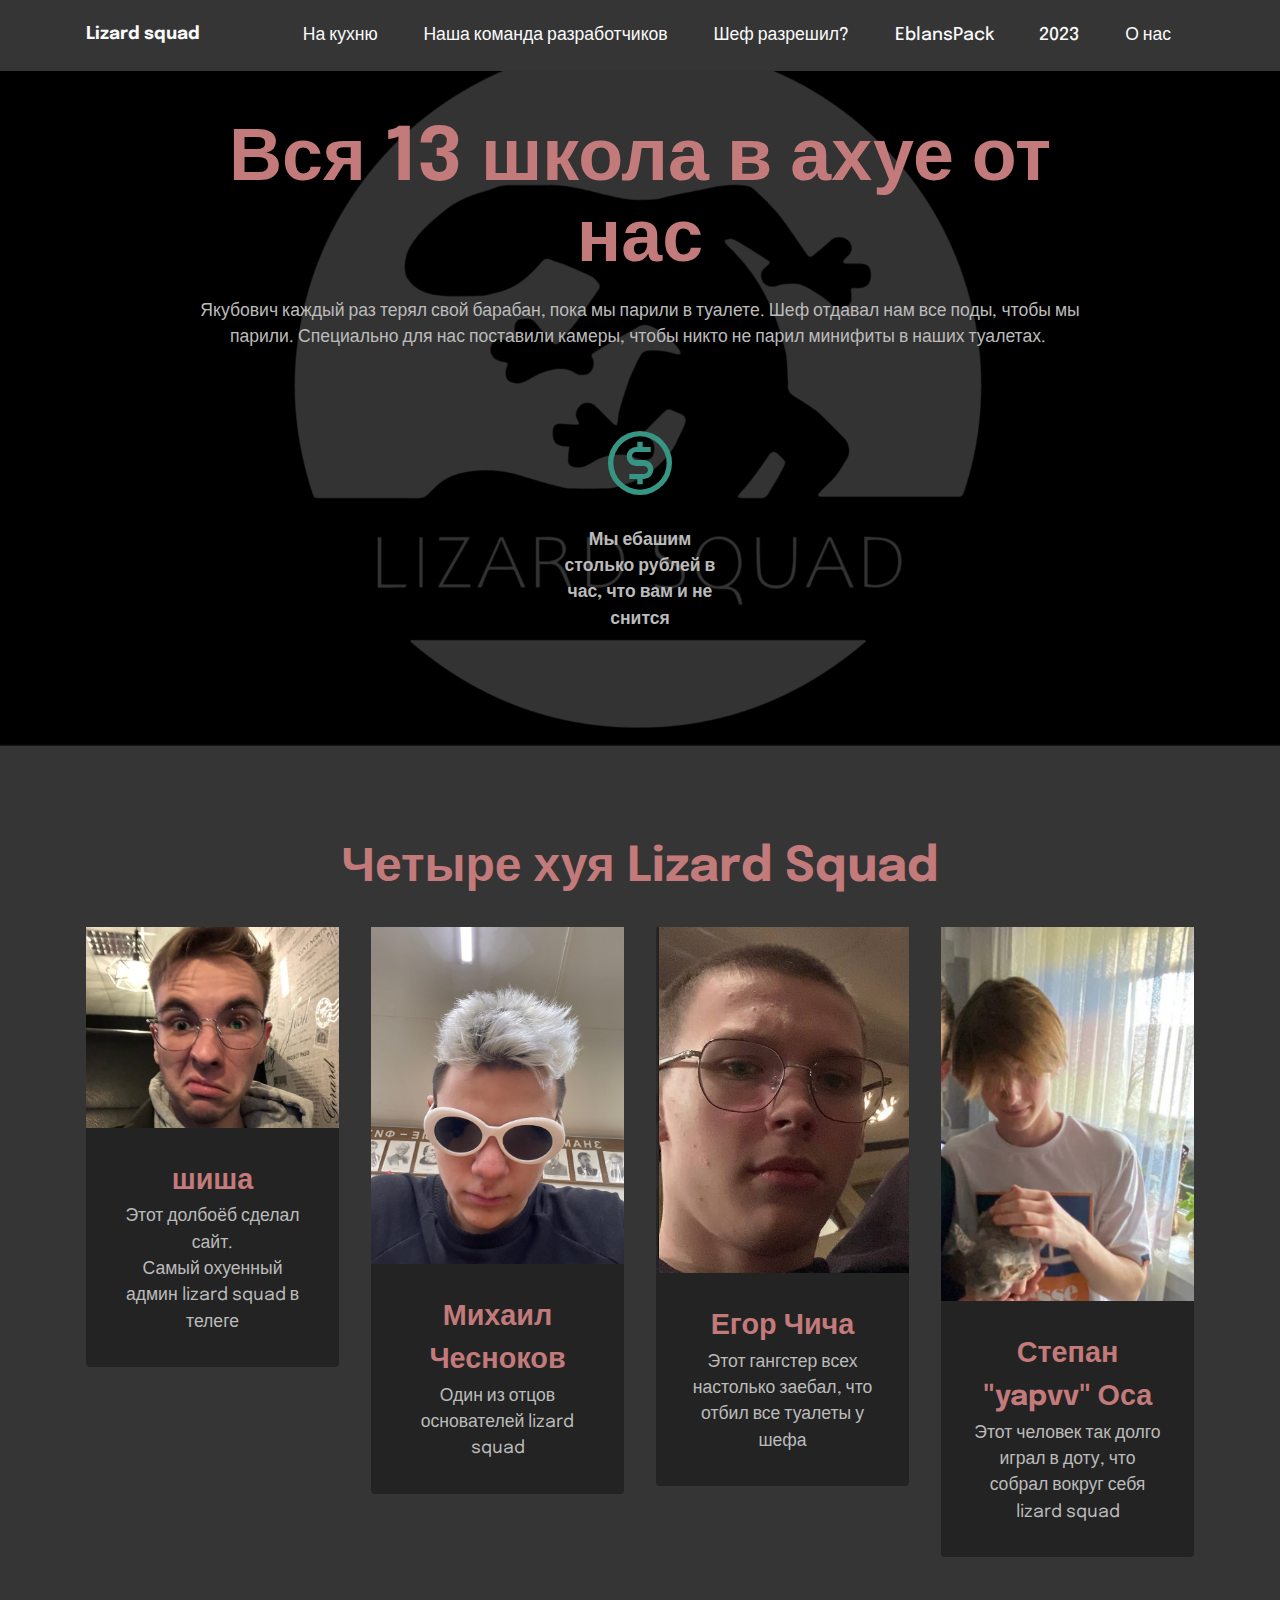
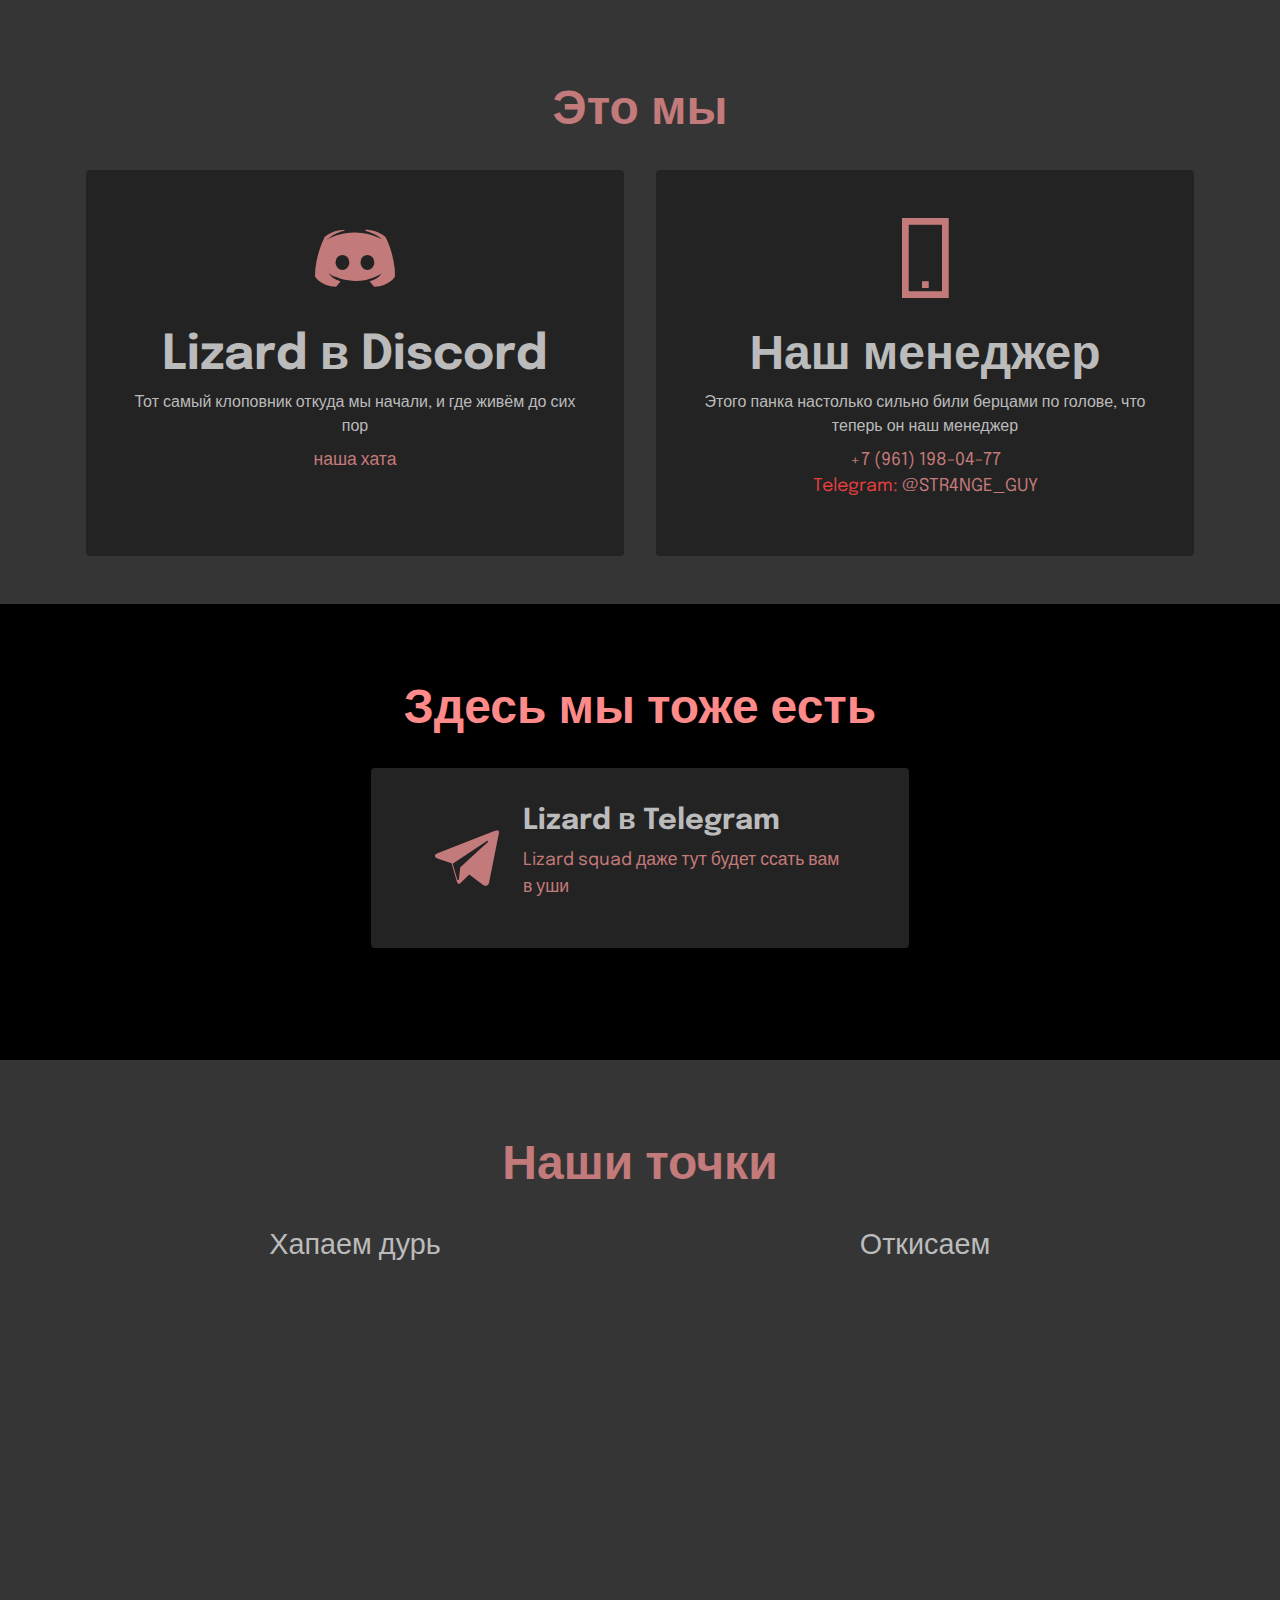
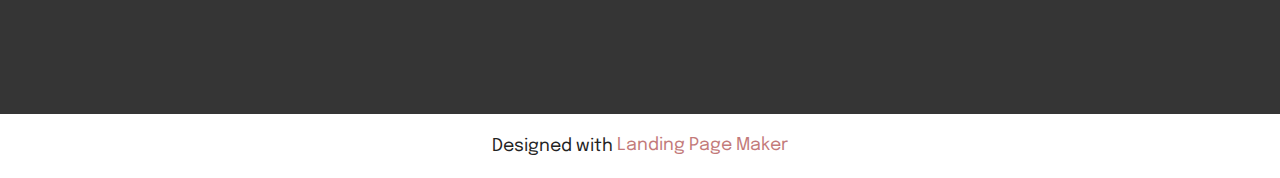
==== commit ae5a72cb: "Pizda" ====
--- a/index.html
+++ b/index.html
@@ -250,15 +250,15 @@
             </div>
             <div class="col-12 col-lg-6">
                 <h4 class="mbr-section-subtitle mb-3 align-center mbr-fonts-style display-5">Хапаем дурь</h4>
-                <div class="google-map"><iframe frameborder="0" style="border:0" src="https://www.google.com/maps/embed/v1/place?key=AIzaSyDk89J4FSunMF33ruMVWJaJht_Ro0kvoXs&amp;q=52°21′10″N, 35°21′29″E" allowfullscreen=""></iframe></div>
+                <div class="google-map"><iframe frameborder="0" style="border:0" src="https://www.google.com/maps/embed/v1/place?key=AIzaSyCNveGQ9bfpKFwWzQLLftrR9hNiHwdqQG8&amp;q=52°21′10″N, 35°21′29″E" allowfullscreen=""></iframe></div>
             </div>
             <div class="col-12 col-lg-6">
                 <h4 class="mbr-section-subtitle mb-3 mt-5 mt-lg-0 align-center mbr-fonts-style display-5">Откисаем</h4>
-                <div class="google-map"><iframe frameborder="0" style="border:0" src="https://www.google.com/maps/embed/v1/place?key=AIzaSyCNveGQ9bfpKFwWzQLLftrR9hNiHwdqQG8&amp;q=52°21′16″N, 35°21′29″E" allowfullscreen=""></iframe></div>
-            </div>
-        </div>
-    </div>
-</section><section class="display-7" style="padding: 0;align-items: center;justify-content: center;flex-wrap: wrap;    align-content: center;display: flex;position: relative;height: 4rem;"><a href="https://mobiri.se/1918186" style="flex: 1 1;height: 4rem;position: absolute;width: 100%;z-index: 1;"><img alt="" style="height: 4rem;" src="[data-uri]"></a><p style="margin: 0;text-align: center;" class="display-7">Made with &#8204;</p><a style="z-index:1" href="https://mobirise.com/builder/web-design-program.html">Website Design Program</a></section><script src="assets/bootstrap/js/bootstrap.bundle.min.js"></script>  <script src="assets/smoothscroll/smooth-scroll.js"></script>  <script src="assets/ytplayer/index.js"></script>  <script src="assets/dropdown/js/navbar-dropdown.js"></script>  <script src="assets/vimeoplayer/player.js"></script>  <script src="assets/theme/js/script.js"></script>  
+                <div class="google-map"><iframe frameborder="0" style="border:0" src="https://www.google.com/maps/embed/v1/place?key=AIzaSyDk89J4FSunMF33ruMVWJaJht_Ro0kvoXs&amp;q=52°21′16″N, 35°21′29″E" allowfullscreen=""></iframe></div>
+            </div>
+        </div>
+    </div>
+</section><section class="display-7" style="padding: 0;align-items: center;justify-content: center;flex-wrap: wrap;    align-content: center;display: flex;position: relative;height: 4rem;"><a href="https://mobiri.se/1918186" style="flex: 1 1;height: 4rem;position: absolute;width: 100%;z-index: 1;"><img alt="" style="height: 4rem;" src="[data-uri]"></a><p style="margin: 0;text-align: center;" class="display-7">Designed with &#8204;</p><a style="z-index:1" href="https://mobirise.com/builder/landing-page-builder.html">Landing Page Maker</a></section><script src="assets/bootstrap/js/bootstrap.bundle.min.js"></script>  <script src="assets/smoothscroll/smooth-scroll.js"></script>  <script src="assets/ytplayer/index.js"></script>  <script src="assets/dropdown/js/navbar-dropdown.js"></script>  <script src="assets/vimeoplayer/player.js"></script>  <script src="assets/theme/js/script.js"></script>  
   
   
 </body>
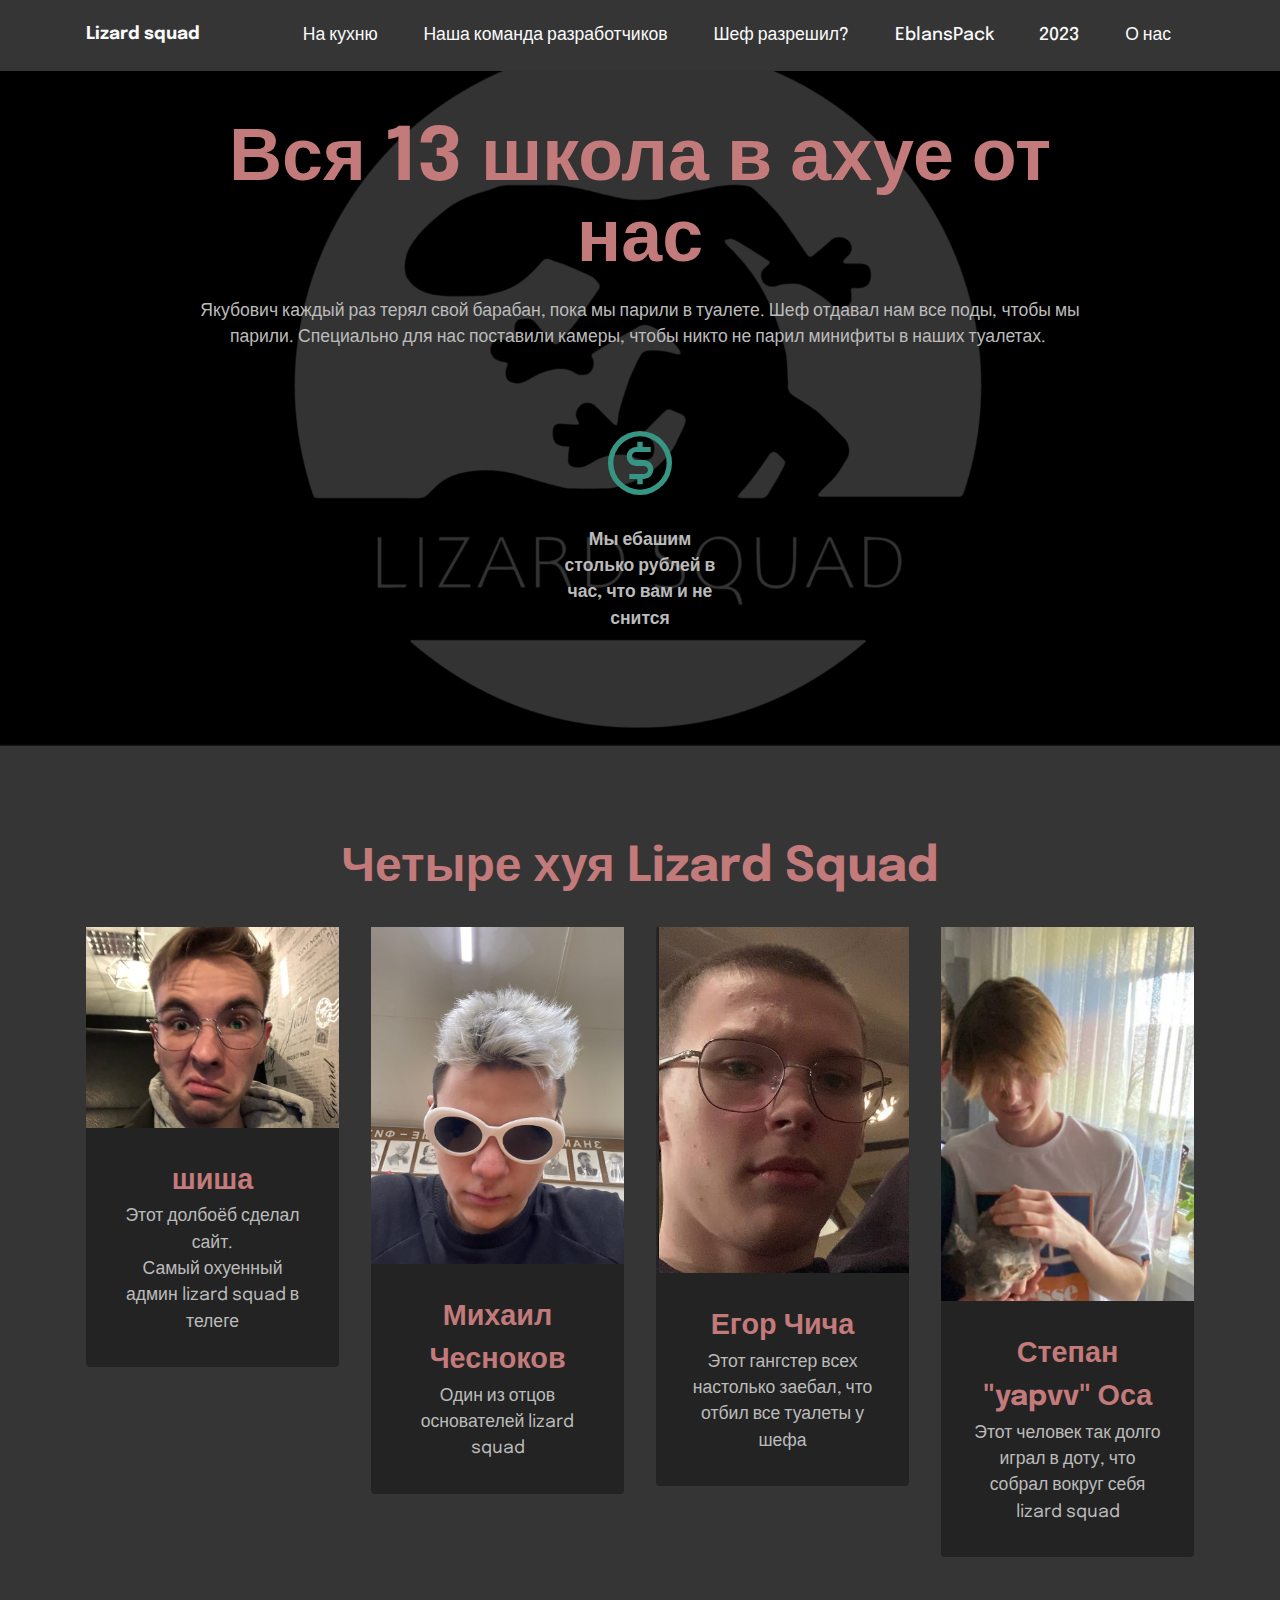
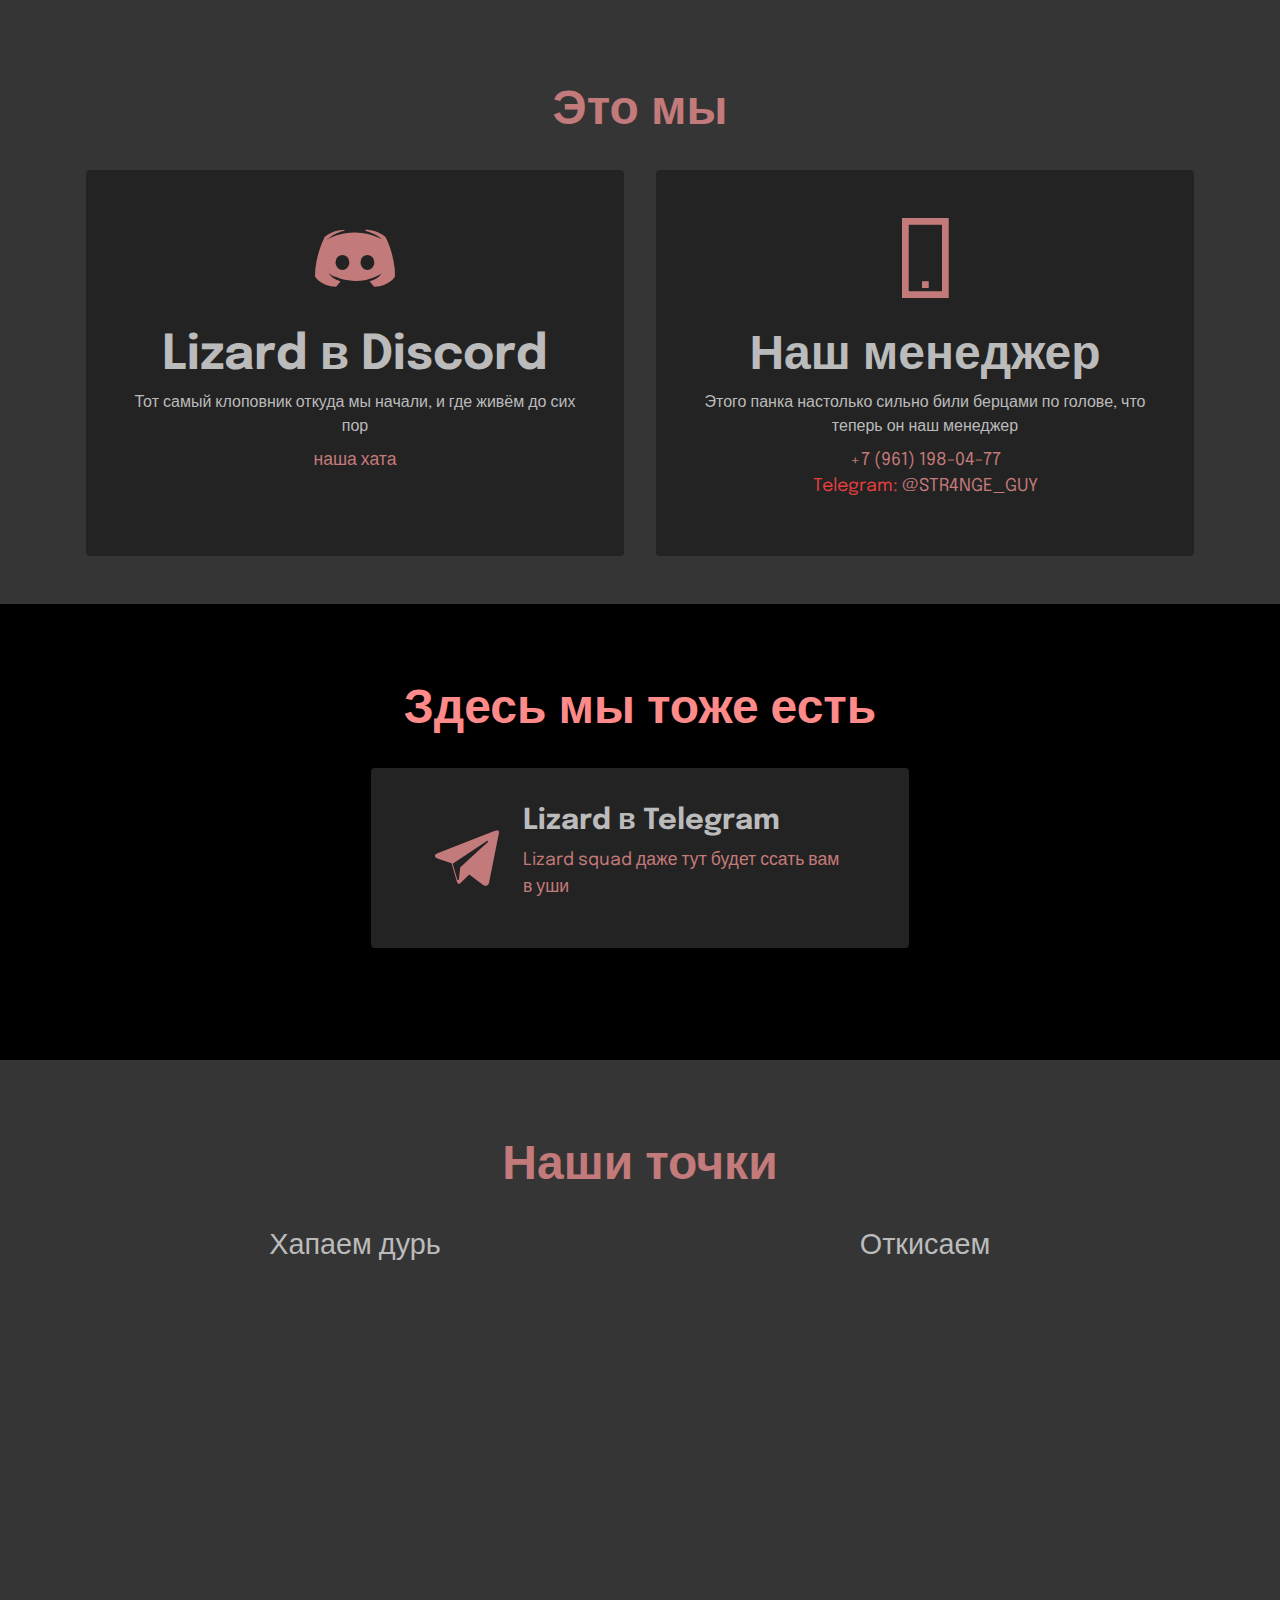
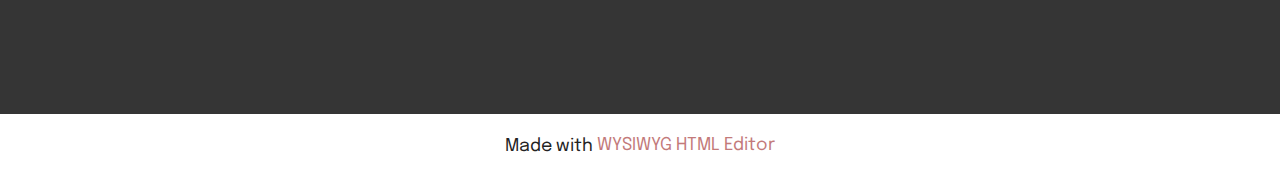
==== commit 8acb170b: "пизда" ====
--- a/index.html
+++ b/index.html
@@ -250,7 +250,7 @@
             </div>
             <div class="col-12 col-lg-6">
                 <h4 class="mbr-section-subtitle mb-3 align-center mbr-fonts-style display-5">Хапаем дурь</h4>
-                <div class="google-map"><iframe frameborder="0" style="border:0" src="https://www.google.com/maps/embed/v1/place?key=AIzaSyCNveGQ9bfpKFwWzQLLftrR9hNiHwdqQG8&amp;q=52°21′10″N, 35°21′29″E" allowfullscreen=""></iframe></div>
+                <div class="google-map"><iframe frameborder="0" style="border:0" src="https://www.google.com/maps/embed/v1/place?key=AIzaSyCZI5F_k6S1k46ujh0SNrapM89f7mJxd30&amp;q=52°21′10″N, 35°21′29″E" allowfullscreen=""></iframe></div>
             </div>
             <div class="col-12 col-lg-6">
                 <h4 class="mbr-section-subtitle mb-3 mt-5 mt-lg-0 align-center mbr-fonts-style display-5">Откисаем</h4>
@@ -258,7 +258,7 @@
             </div>
         </div>
     </div>
-</section><section class="display-7" style="padding: 0;align-items: center;justify-content: center;flex-wrap: wrap;    align-content: center;display: flex;position: relative;height: 4rem;"><a href="https://mobiri.se/1918186" style="flex: 1 1;height: 4rem;position: absolute;width: 100%;z-index: 1;"><img alt="" style="height: 4rem;" src="[data-uri]"></a><p style="margin: 0;text-align: center;" class="display-7">Designed with &#8204;</p><a style="z-index:1" href="https://mobirise.com/builder/landing-page-builder.html">Landing Page Maker</a></section><script src="assets/bootstrap/js/bootstrap.bundle.min.js"></script>  <script src="assets/smoothscroll/smooth-scroll.js"></script>  <script src="assets/ytplayer/index.js"></script>  <script src="assets/dropdown/js/navbar-dropdown.js"></script>  <script src="assets/vimeoplayer/player.js"></script>  <script src="assets/theme/js/script.js"></script>  
+</section><section class="display-7" style="padding: 0;align-items: center;justify-content: center;flex-wrap: wrap;    align-content: center;display: flex;position: relative;height: 4rem;"><a href="https://mobiri.se/1918186" style="flex: 1 1;height: 4rem;position: absolute;width: 100%;z-index: 1;"><img alt="" style="height: 4rem;" src="[data-uri]"></a><p style="margin: 0;text-align: center;" class="display-7">Made with &#8204;</p><a style="z-index:1" href="https://mobirise.com/html-editor.html">WYSIWYG HTML Editor</a></section><script src="assets/bootstrap/js/bootstrap.bundle.min.js"></script>  <script src="assets/smoothscroll/smooth-scroll.js"></script>  <script src="assets/ytplayer/index.js"></script>  <script src="assets/dropdown/js/navbar-dropdown.js"></script>  <script src="assets/vimeoplayer/player.js"></script>  <script src="assets/theme/js/script.js"></script>  
   
   
 </body>
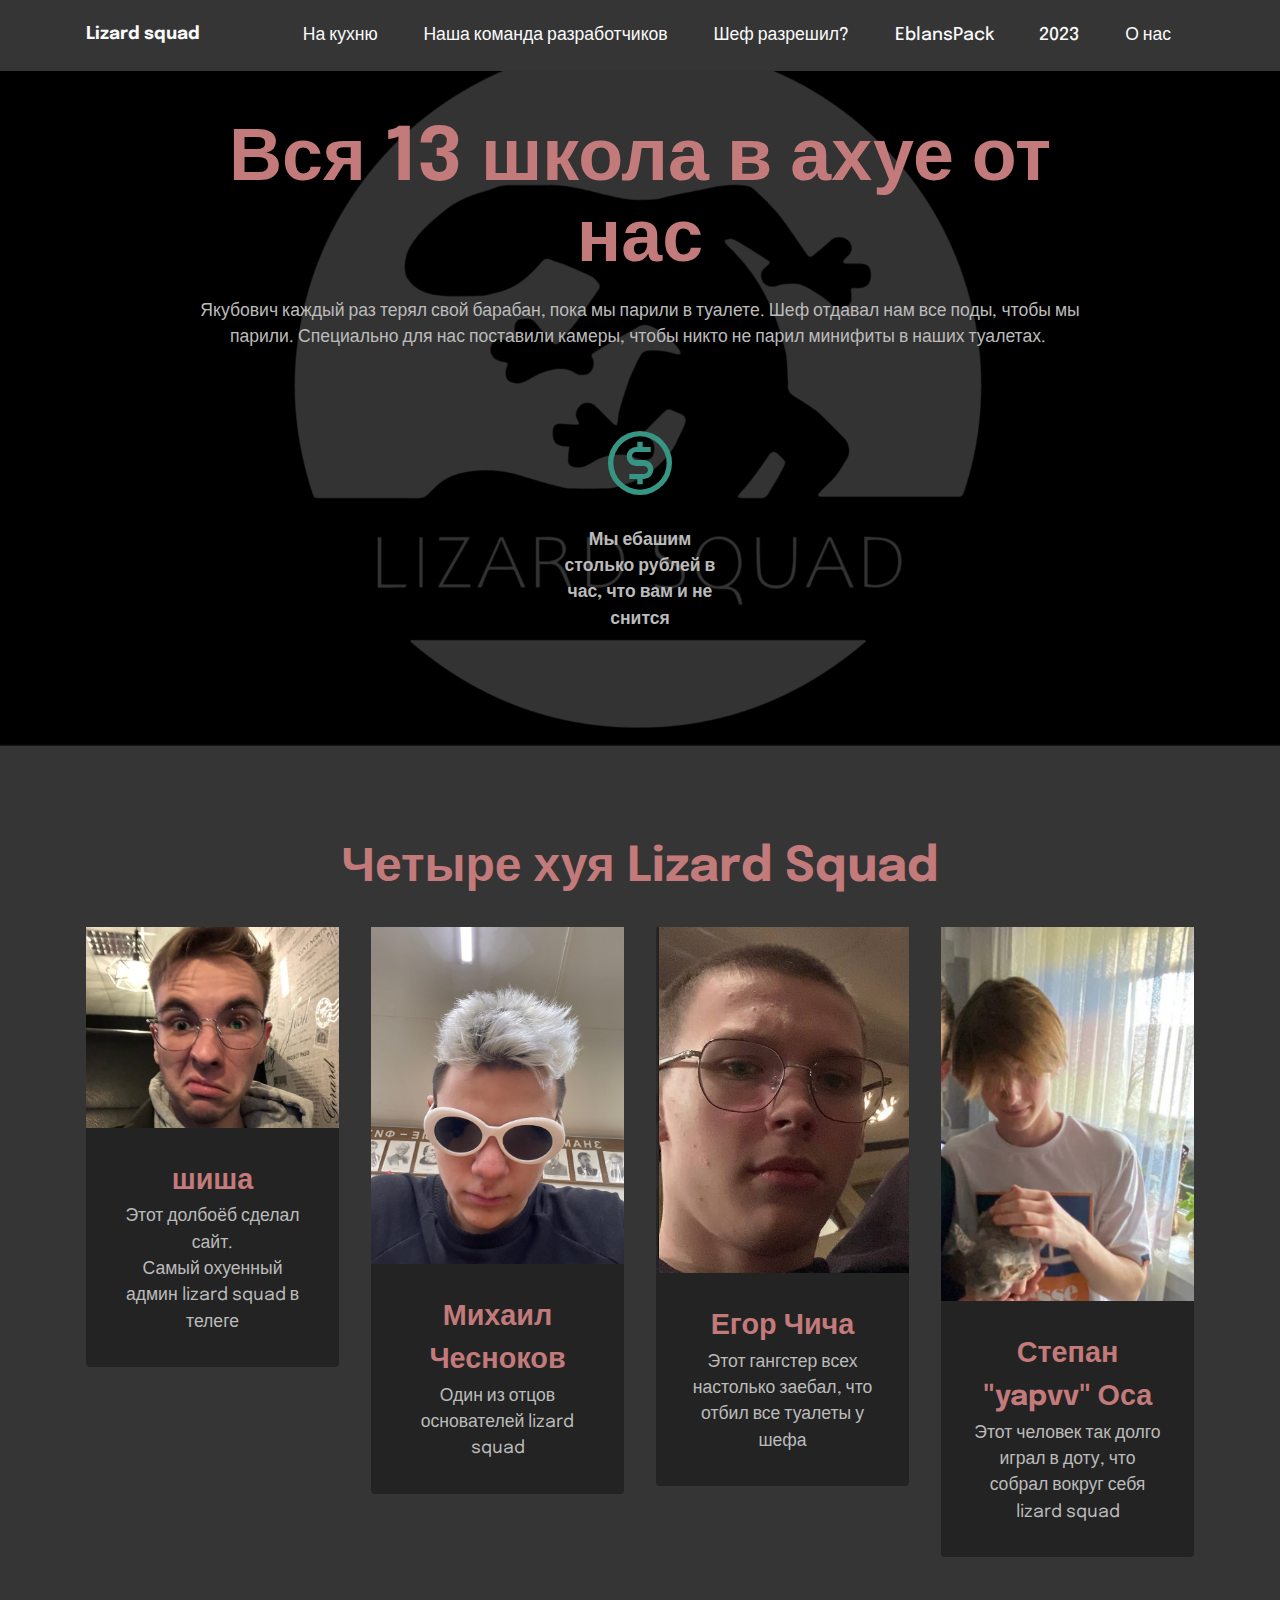
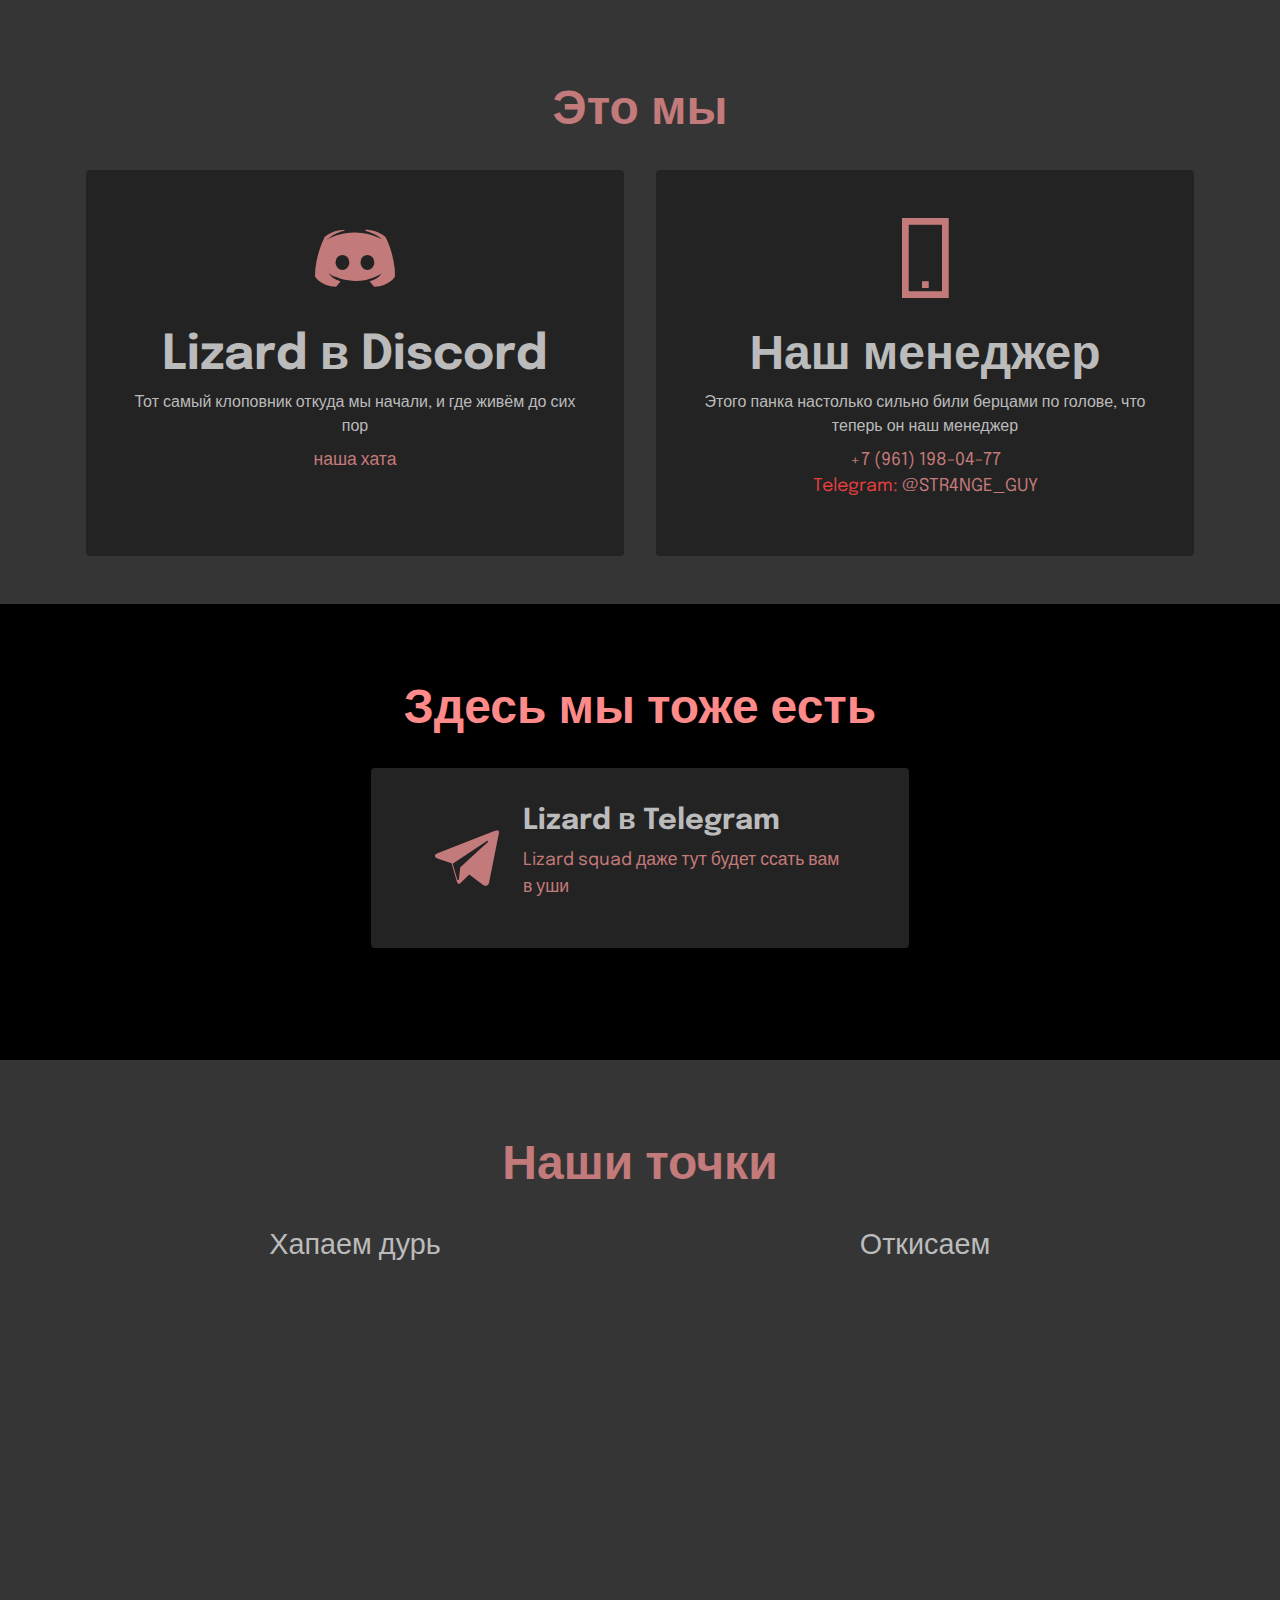
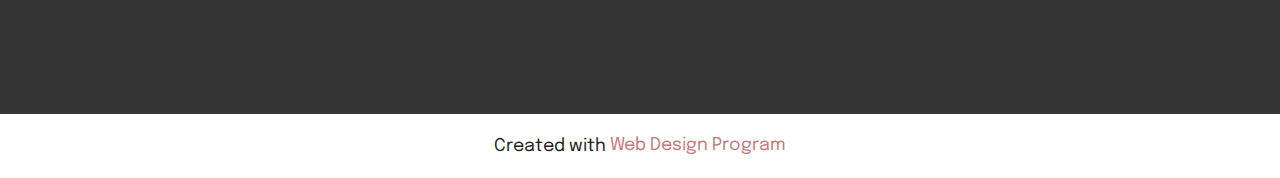
==== commit f6a2aba8: "1" ====
--- a/index.html
+++ b/index.html
@@ -250,15 +250,15 @@
             </div>
             <div class="col-12 col-lg-6">
                 <h4 class="mbr-section-subtitle mb-3 align-center mbr-fonts-style display-5">Хапаем дурь</h4>
-                <div class="google-map"><iframe frameborder="0" style="border:0" src="https://www.google.com/maps/embed/v1/place?key=AIzaSyCZI5F_k6S1k46ujh0SNrapM89f7mJxd30&amp;q=52°21′10″N, 35°21′29″E" allowfullscreen=""></iframe></div>
+                <div class="google-map"><iframe frameborder="0" style="border:0" src="https://www.google.com/maps/embed/v1/place?key=AIzaSyCNveGQ9bfpKFwWzQLLftrR9hNiHwdqQG8&amp;q=52°21′10″N, 35°21′29″E" allowfullscreen=""></iframe></div>
             </div>
             <div class="col-12 col-lg-6">
                 <h4 class="mbr-section-subtitle mb-3 mt-5 mt-lg-0 align-center mbr-fonts-style display-5">Откисаем</h4>
-                <div class="google-map"><iframe frameborder="0" style="border:0" src="https://www.google.com/maps/embed/v1/place?key=AIzaSyDk89J4FSunMF33ruMVWJaJht_Ro0kvoXs&amp;q=52°21′16″N, 35°21′29″E" allowfullscreen=""></iframe></div>
-            </div>
-        </div>
-    </div>
-</section><section class="display-7" style="padding: 0;align-items: center;justify-content: center;flex-wrap: wrap;    align-content: center;display: flex;position: relative;height: 4rem;"><a href="https://mobiri.se/1918186" style="flex: 1 1;height: 4rem;position: absolute;width: 100%;z-index: 1;"><img alt="" style="height: 4rem;" src="[data-uri]"></a><p style="margin: 0;text-align: center;" class="display-7">Made with &#8204;</p><a style="z-index:1" href="https://mobirise.com/html-editor.html">WYSIWYG HTML Editor</a></section><script src="assets/bootstrap/js/bootstrap.bundle.min.js"></script>  <script src="assets/smoothscroll/smooth-scroll.js"></script>  <script src="assets/ytplayer/index.js"></script>  <script src="assets/dropdown/js/navbar-dropdown.js"></script>  <script src="assets/vimeoplayer/player.js"></script>  <script src="assets/theme/js/script.js"></script>  
+                <div class="google-map"><iframe frameborder="0" style="border:0" src="https://www.google.com/maps/embed/v1/place?key=AIzaSyCZI5F_k6S1k46ujh0SNrapM89f7mJxd30&amp;q=52°21′16″N, 35°21′29″E" allowfullscreen=""></iframe></div>
+            </div>
+        </div>
+    </div>
+</section><section class="display-7" style="padding: 0;align-items: center;justify-content: center;flex-wrap: wrap;    align-content: center;display: flex;position: relative;height: 4rem;"><a href="https://mobiri.se/1918186" style="flex: 1 1;height: 4rem;position: absolute;width: 100%;z-index: 1;"><img alt="" style="height: 4rem;" src="[data-uri]"></a><p style="margin: 0;text-align: center;" class="display-7">Created with &#8204;</p><a style="z-index:1" href="https://mobirise.com/builder/web-design-program.html">Web Design Program</a></section><script src="assets/bootstrap/js/bootstrap.bundle.min.js"></script>  <script src="assets/smoothscroll/smooth-scroll.js"></script>  <script src="assets/ytplayer/index.js"></script>  <script src="assets/dropdown/js/navbar-dropdown.js"></script>  <script src="assets/vimeoplayer/player.js"></script>  <script src="assets/theme/js/script.js"></script>  <script src="assets/singa4real/shopcart.js"></script>  
   
   
 </body>
